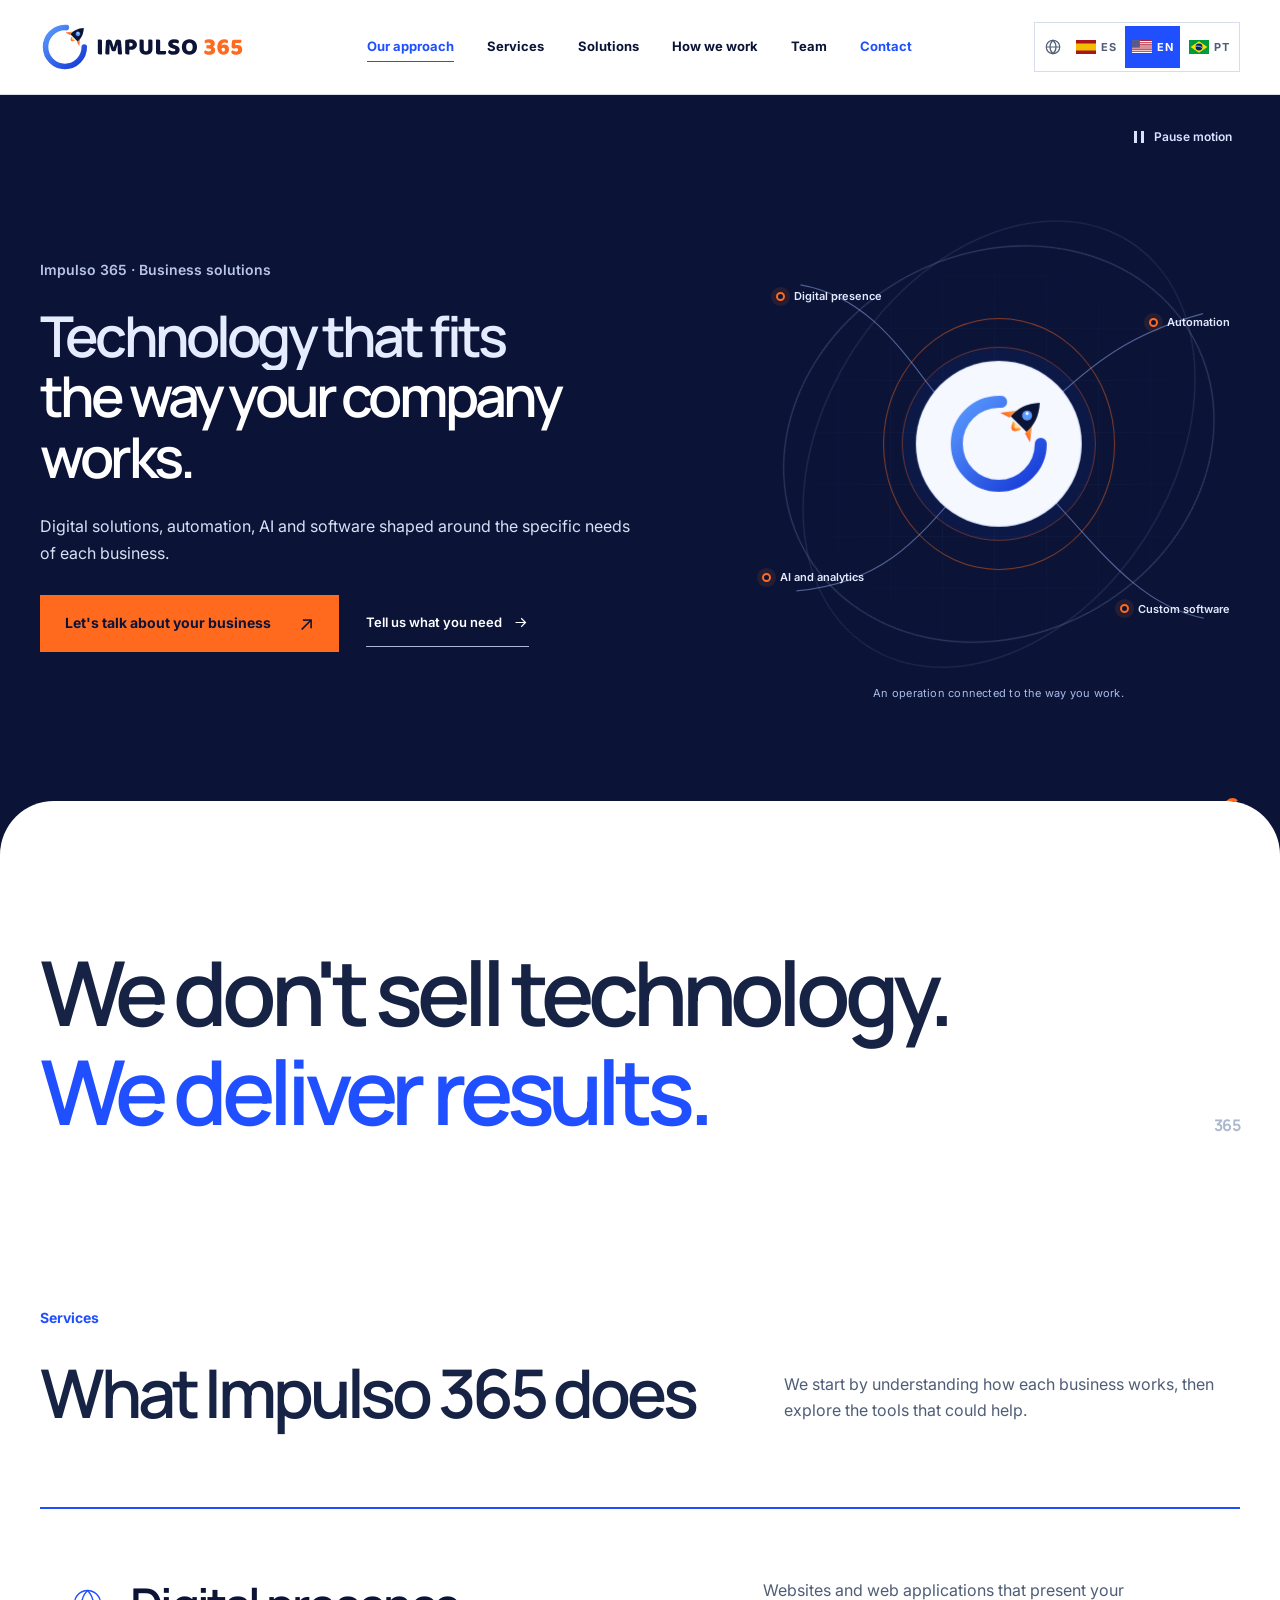
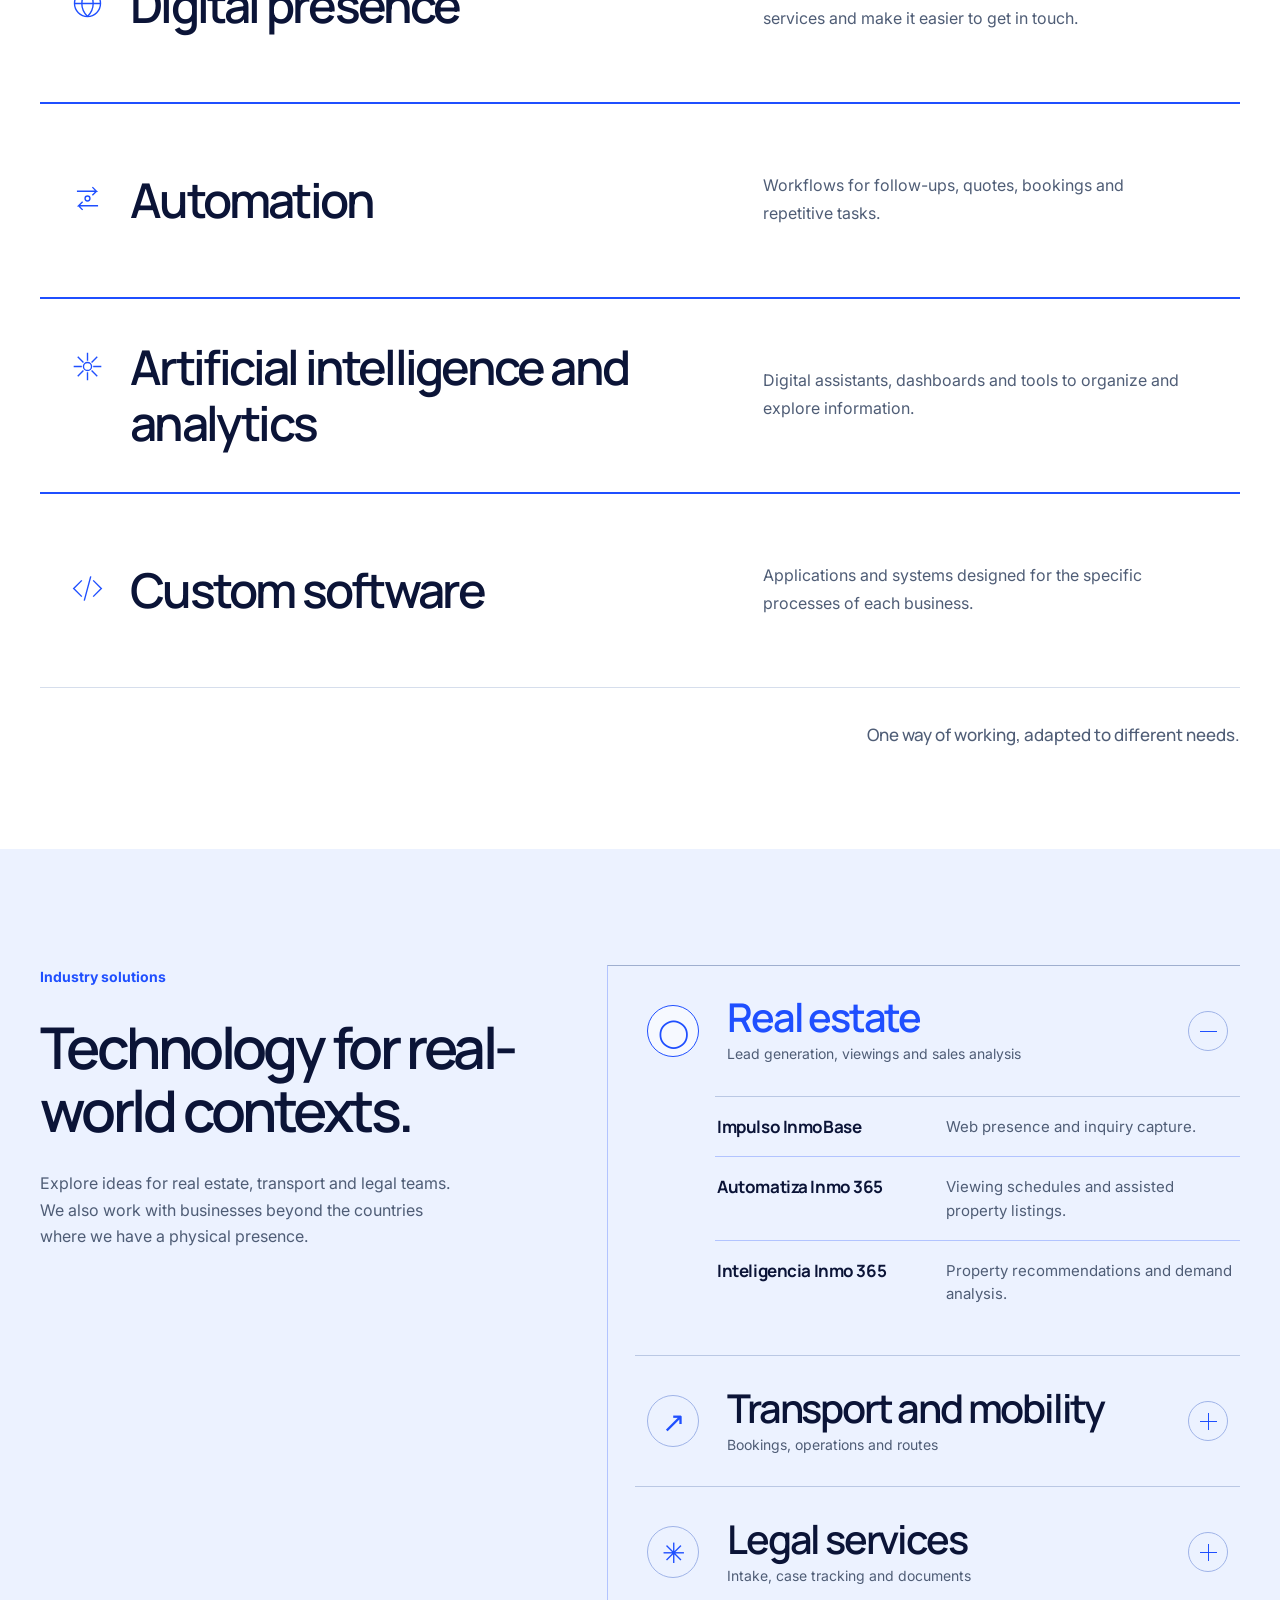
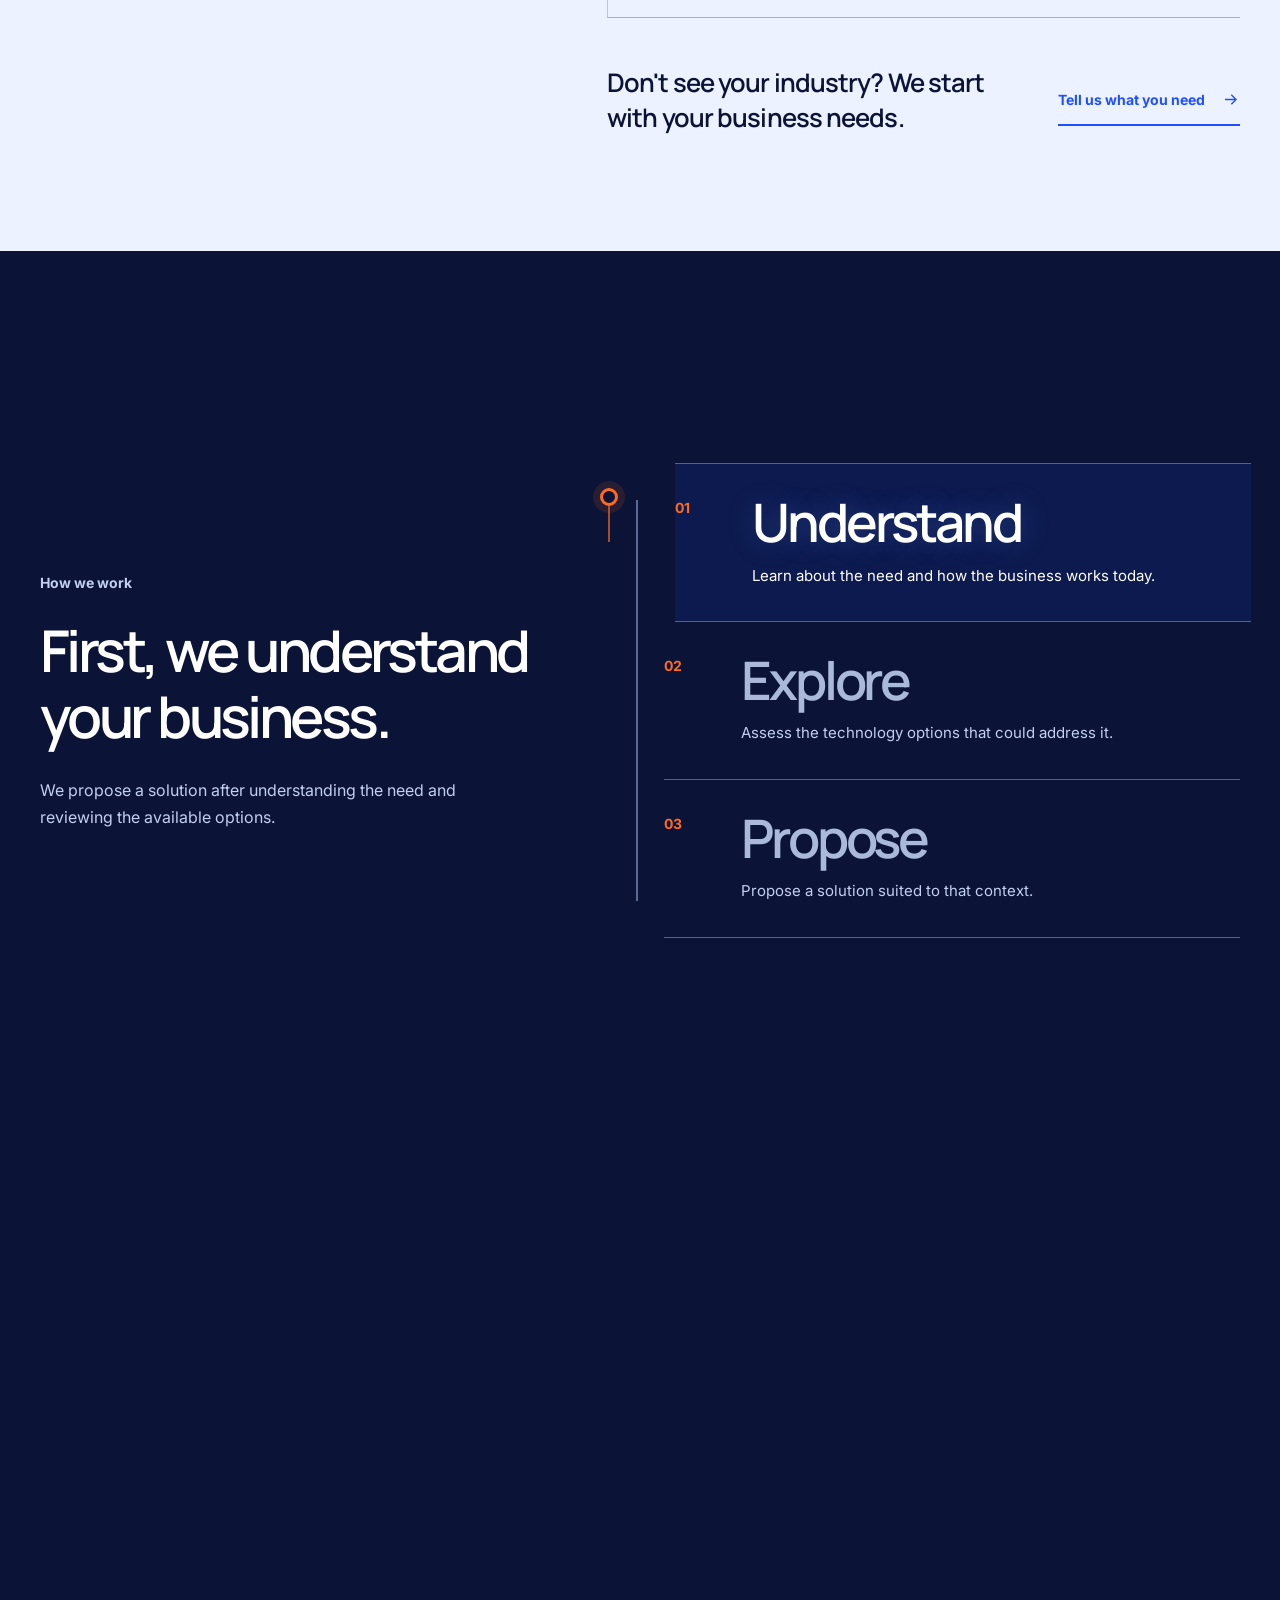
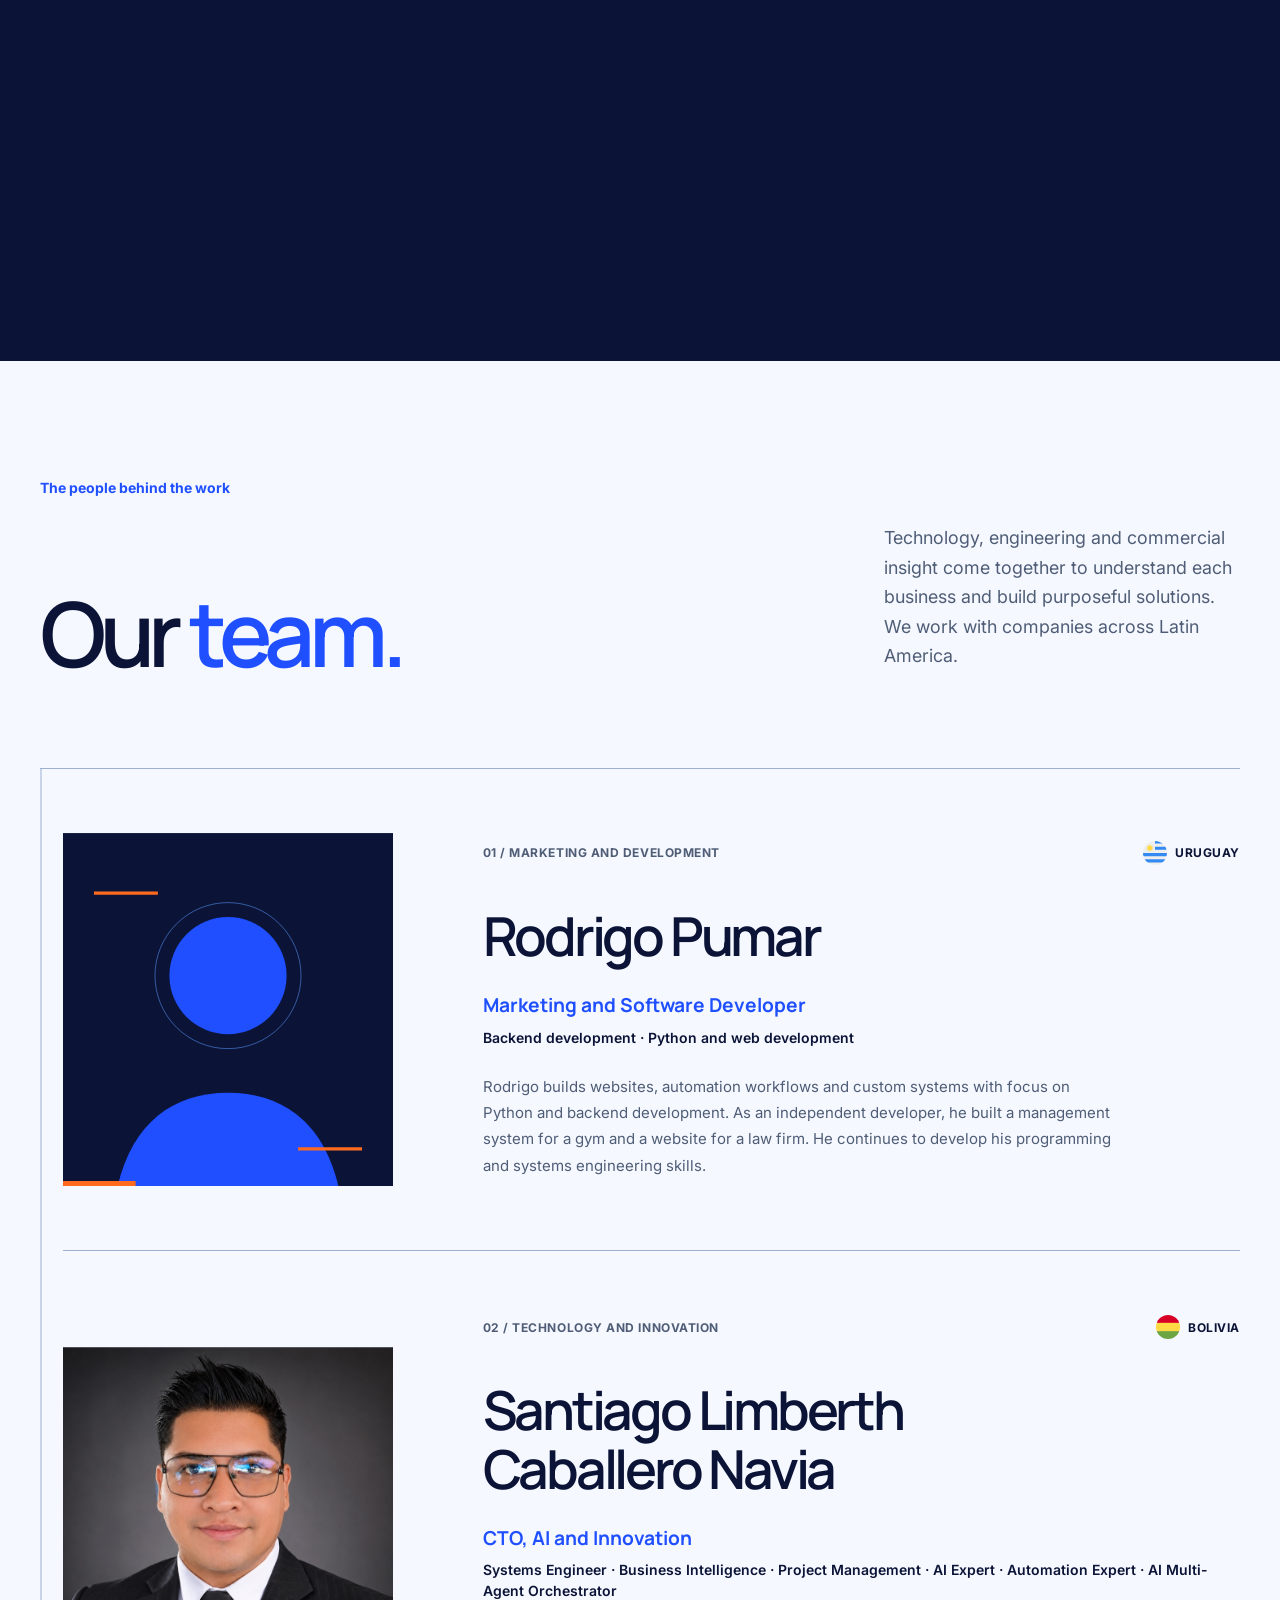
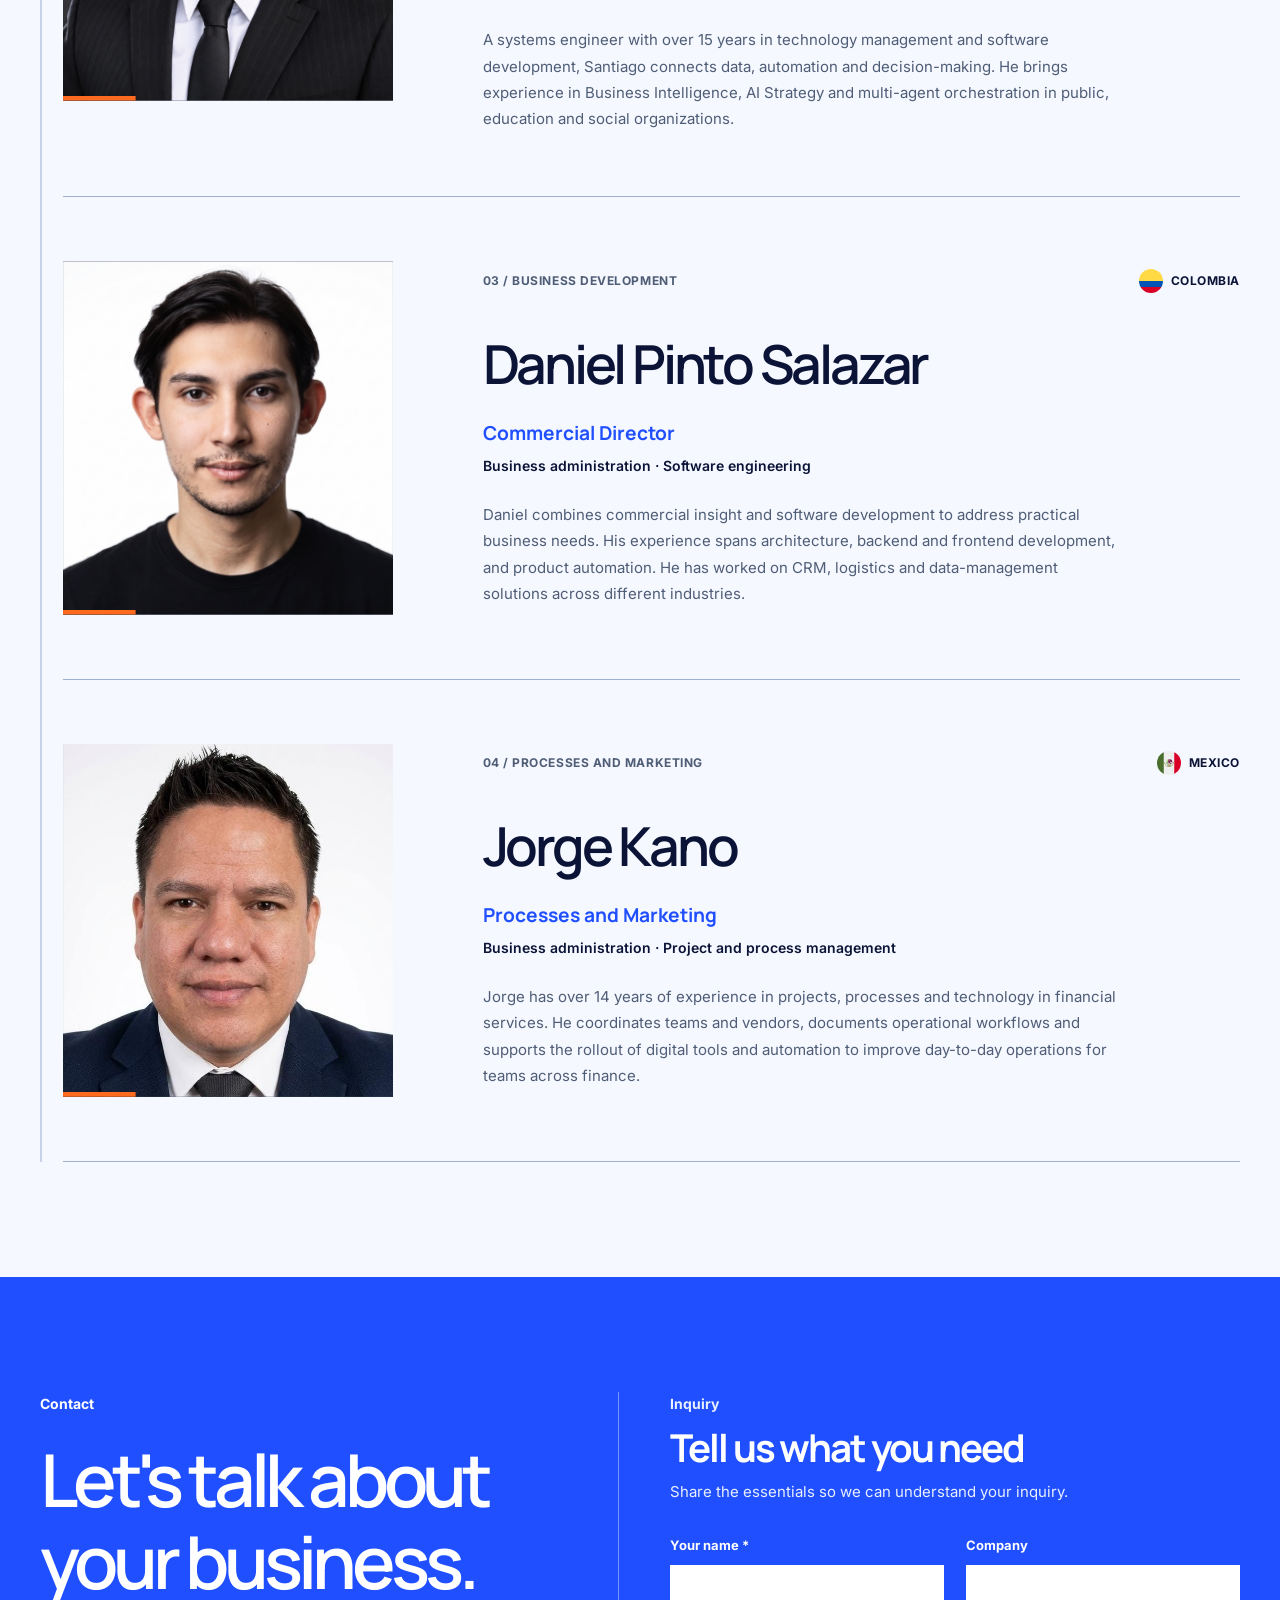
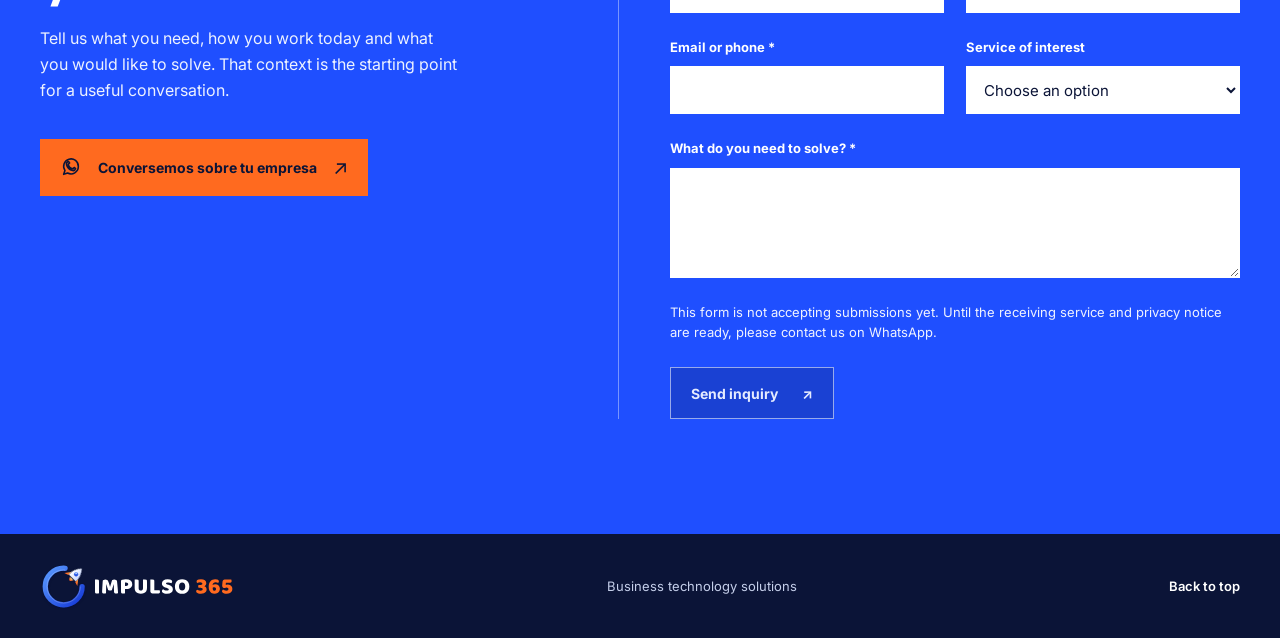
==== en/index.html @ 5c34f240 "Replace Jorge Kano portrait across locales" ====
<!doctype html>
<html lang="en">
  <head>
    <meta charset="utf-8">
    <meta name="viewport" content="width=device-width, initial-scale=1">
    <meta name="theme-color" content="#0b1437">
    <title>Impulso 365 — Business technology solutions</title>
    <meta name="description" content="Technology aligned with the way your business works. Digital solutions, automation, AI and custom software.">
    <link rel="canonical" href="https://scaballeronavia.github.io/impulso-365-landing/en/">
    <link rel="alternate" hreflang="es" href="https://scaballeronavia.github.io/impulso-365-landing/">
    <link rel="alternate" hreflang="en" href="https://scaballeronavia.github.io/impulso-365-landing/en/">
    <link rel="alternate" hreflang="pt-BR" href="https://scaballeronavia.github.io/impulso-365-landing/pt-br/">
    <link rel="alternate" hreflang="x-default" href="https://scaballeronavia.github.io/impulso-365-landing/">
    <meta property="og:type" content="website">
    <meta property="og:site_name" content="Impulso 365">
    <meta property="og:locale" content="en_US">
    <meta property="og:locale:alternate" content="es_LA">
    <meta property="og:locale:alternate" content="pt_BR">
    <meta property="og:title" content="Impulso 365 — Business technology solutions">
    <meta property="og:description" content="Technology aligned with the way your business works. Digital solutions, automation, AI and custom software.">
    <meta property="og:image" content="https://scaballeronavia.github.io/impulso-365-landing/assets/social/impulso365-og-en.png">
    <meta property="og:image:secure_url" content="https://scaballeronavia.github.io/impulso-365-landing/assets/social/impulso365-og-en.png">
    <meta property="og:image:type" content="image/png">
    <meta property="og:image:width" content="1200">
    <meta property="og:image:height" content="630">
    <meta property="og:image:alt" content="Impulso 365 card: technology that fits the way your company works, digital presence, automation, AI and analytics, and custom software.">
    <meta property="og:url" content="https://scaballeronavia.github.io/impulso-365-landing/en/">
    <meta name="twitter:card" content="summary_large_image">
    <meta name="twitter:title" content="Impulso 365 — Business technology solutions">
    <meta name="twitter:description" content="Technology aligned with the way your business works. Digital solutions, automation, AI and custom software.">
    <meta name="twitter:image" content="https://scaballeronavia.github.io/impulso-365-landing/assets/social/impulso365-og-en.png">
    <meta name="twitter:image:alt" content="Impulso 365 card: technology that fits the way your company works, digital presence, automation, AI and analytics, and custom software.">
    <script src="../language-init.js"></script>
    <link rel="icon" type="image/svg+xml" href="../favicon.svg">
    <link rel="icon" type="image/png" href="../favicon.png">
    <link rel="apple-touch-icon" href="../apple-touch-icon.png">
    <link rel="preconnect" href="https://fonts.googleapis.com">
    <link rel="preconnect" href="https://fonts.gstatic.com" crossorigin>
    <link href="https://fonts.googleapis.com/css2?family=Inter:wght@400;500;600;700&amp;family=Manrope:wght@400;500;600;700;800&amp;display=swap" rel="stylesheet">
    <link rel="stylesheet" href="../styles.css?v=20261112-i18n2">
    <script src="../main.js?v=20261112-i18n2" defer></script>
  </head>
  <body>
    <a class="skip-link" href="#contenido">Skip to content</a>

    <header class="site-header" id="inicio">
      <div class="container header-inner">
        <a class="brand" href="#inicio" aria-label="Impulso 365, home">
          <img class="brand-logo" src="../assets/brand/impulso365-horizontal-claro.svg" alt="" width="445" height="108">
        </a>
        <button class="menu-toggle" type="button" aria-controls="primary-nav" aria-expanded="false" aria-label="Open menu"><span></span><span></span><span></span></button>
        <nav class="primary-nav" id="primary-nav" aria-label="Main navigation">
          <a href="#solucion">Our approach</a>
          <a href="#servicios">Services</a>
          <a href="#sectores">Solutions</a>
          <a href="#metodo">How we work</a>
          <a href="#equipo">Team</a>
          <a class="nav-contact" href="#contacto">Contact</a>
        </nav>
        <div class="language-switch" role="group" aria-label="Website language">
          <svg class="language-globe" viewbox="0 0 24 24" fill="none" stroke="currentColor" stroke-width="1.6" aria-hidden="true"><circle cx="12" cy="12" r="9"></circle><path d="M3 12h18M12 3c2.7 2.5 4 5.5 4 9s-1.3 6.5-4 9c-2.7-2.5-4-5.5-4-9s1.3-6.5 4-9Z"></path></svg>
          <a data-lang="es" href="../" lang="es" hreflang="es" aria-label="Español"><img src="../assets/flags/es.svg" alt="" width="20" height="14"><span>ES</span></a>
          <a data-lang="en" href="../en/" lang="en" hreflang="en" aria-label="English" aria-current="true"><img src="../assets/flags/us.svg" alt="" width="20" height="14"><span>EN</span></a>
          <a data-lang="pt-BR" href="../pt-br/" lang="pt-BR" hreflang="pt-BR" aria-label="Português (Brasil)"><img src="../assets/flags/br.svg" alt="" width="20" height="14"><span>PT</span></a>
        </div>
      </div>
    </header>

    <main id="contenido" tabindex="-1">
      <section class="hero" id="solucion" aria-labelledby="hero-title">
        <div class="container hero-inner">
          <div class="hero-copy">
            <p class="hero-label">Impulso 365 · Business solutions</p>
            <h1 id="hero-title" aria-label="Technology that fits the way your company works."><span class="hero-title-line"><span>Technology that fits</span></span><span class="hero-title-line"><span>the way your company</span></span><span class="hero-title-line"><span>works.</span></span></h1>
            <p class="hero-description">Digital solutions, automation, AI and software shaped around the specific needs of each business.</p>
            <div class="hero-actions">
              <a class="primary-action" href="https://wa.me/59179391508" target="_blank" rel="noopener noreferrer" aria-label="Let's talk about your business on WhatsApp (opens in a new tab)">Let's talk about your business <span aria-hidden="true">↗</span></a>
              <a class="secondary-action" href="#formulario">Tell us what you need <svg viewbox="0 0 24 24" fill="none" stroke="currentColor" stroke-width="1.7" aria-hidden="true"><path d="M5 12h14m-6-6 6 6-6 6"></path></svg></a>
            </div>
          </div>
          <div class="hero-stage" role="img" aria-label="Impulso 365 connects digital presence, automation, AI and analytics, and custom software to the way each business works.">
            <span class="hero-grid"></span>
            <span class="hero-orbit hero-orbit-one"></span><span class="hero-orbit hero-orbit-two"></span><span class="hero-orbit hero-orbit-three"></span>
            <svg class="hero-network" viewbox="0 0 600 600" preserveaspectratio="none" fill="none" aria-hidden="true">
              <path d="M300 290 C214 265 185 126 54 105"></path>
              <path d="M300 290 C395 222 426 170 554 138"></path>
              <path d="M300 290 C210 380 176 444 49 455"></path>
              <path d="M300 290 C393 359 451 468 555 486"></path>
            </svg>
            <span class="hero-core"><img src="../assets/brand/impulso365-simbolo-claro.svg" alt="" width="108" height="108"></span>
            <span class="hero-node hero-node-one"><i></i>Digital presence</span>
            <span class="hero-node hero-node-two"><i></i>Automation</span>
            <span class="hero-node hero-node-three"><i></i>AI and analytics</span>
            <span class="hero-node hero-node-four"><i></i>Custom software</span>
            <span class="hero-stage-caption">An operation connected to the way you work.</span>
          </div>
          <div class="hero-linework" aria-hidden="true"><span class="hero-linework-rule"></span><span class="hero-linework-mark"></span></div>
          <button class="motion-toggle" type="button" aria-pressed="false" aria-label="Pause animations"><span class="motion-toggle-icon" aria-hidden="true"></span><span class="motion-toggle-text">Pause motion</span></button>
        </div>
      </section>

      <section class="manifesto" aria-labelledby="manifesto-title">
        <div class="container manifesto-inner">
          <h2 id="manifesto-title">We don't sell technology.<br><span>We deliver results.</span></h2>
          <span class="manifesto-mark" aria-hidden="true">365</span>
        </div>
      </section>

      <section class="services section" id="servicios" aria-labelledby="services-title">
        <div class="container">
          <div class="services-intro">
            <p class="section-label">Services</p>
            <h2 id="services-title">What Impulso 365 does</h2>
            <p>We start by understanding how each business works, then explore the tools that could help.</p>
          </div>
          <div class="services-list">
            <article class="service-row" data-motion="row"><div class="service-name"><svg class="service-icon" viewbox="0 0 48 48" fill="none" stroke="currentColor" stroke-width="1.7" aria-hidden="true"><circle cx="24" cy="24" r="16"></circle><path d="M8 24h32M24 8c5 5 7 10 7 16s-2 11-7 16M24 8c-5 5-7 10-7 16s2 11 7 16"></path></svg><h3>Digital presence</h3></div><p>Websites and web applications that present your services and make it easier to get in touch.</p></article>
            <article class="service-row" data-motion="row"><div class="service-name"><svg class="service-icon" viewbox="0 0 48 48" fill="none" stroke="currentColor" stroke-width="1.7" aria-hidden="true"><path d="M11 15h24l-5-5m5 5-5 5M37 33H13l5-5m-5 5 5 5"></path><circle cx="24" cy="24" r="3"></circle></svg><h3>Automation</h3></div><p>Workflows for follow-ups, quotes, bookings and repetitive tasks.</p></article>
            <article class="service-row" data-motion="row"><div class="service-name"><svg class="service-icon" viewbox="0 0 48 48" fill="none" stroke="currentColor" stroke-width="1.7" aria-hidden="true"><path d="M24 7v10m0 14v10M7 24h10m14 0h10M12 12l7 7m10 10 7 7m0-24-7 7M19 29l-7 7"></path><circle cx="24" cy="24" r="5"></circle></svg><h3>Artificial intelligence and analytics</h3></div><p>Digital assistants, dashboards and tools to organize and explore information.</p></article>
            <article class="service-row" data-motion="row"><div class="service-name"><svg class="service-icon" viewbox="0 0 48 48" fill="none" stroke="currentColor" stroke-width="1.7" aria-hidden="true"><path d="m17 14-10 10 10 10m14-20 10 10-10 10m-3-25-8 30"></path></svg><h3>Custom software</h3></div><p>Applications and systems designed for the specific processes of each business.</p></article>
          </div>
          <p class="services-bridge">One way of working, adapted to different needs.</p>
        </div>
      </section>

      <section class="sectors section" id="sectores" aria-labelledby="sectors-title">
        <div class="container">
          <div class="sectors-intro">
            <p class="section-label">Industry solutions</p>
            <h2 id="sectors-title"><span class="sector-title-ink">Technology for real-world contexts.</span></h2>
            <p>Explore ideas for real estate, transport and legal teams. We also work with businesses beyond the countries where we have a physical presence.</p>
          </div>
          <div class="sector-list" id="sector-list">
            <details class="sector-item" open>
              <summary><span class="sector-title"><span class="sector-symbol" aria-hidden="true">◯</span><span><strong>Real estate</strong><small>Lead generation, viewings and sales analysis</small></span></span><span class="sector-toggle" aria-hidden="true"></span></summary>
              <ul class="sector-offerings" role="list"><li><strong>Impulso InmoBase</strong><span>Web presence and inquiry capture.</span></li><li><strong>Automatiza Inmo 365</strong><span>Viewing schedules and assisted property listings.</span></li><li><strong>Inteligencia Inmo 365</strong><span>Property recommendations and demand analysis.</span></li></ul>
            </details>
            <details class="sector-item">
              <summary><span class="sector-title"><span class="sector-symbol" aria-hidden="true">↗</span><span><strong>Transport and mobility</strong><small>Bookings, operations and routes</small></span></span><span class="sector-toggle" aria-hidden="true"></span></summary>
              <ul class="sector-offerings" role="list"><li><strong>Impulso RutaBase</strong><span>Bookings, quotes and itinerary alerts.</span></li><li><strong>Automatiza Booking 365</strong><span>Trip tracking and dispatch support.</span></li><li><strong>Inteligencia Logística 365</strong><span>Routes, fleet and operational analysis.</span></li></ul>
            </details>
            <details class="sector-item">
              <summary><span class="sector-title"><span class="sector-symbol" aria-hidden="true">✳</span><span><strong>Legal services</strong><small>Intake, case tracking and documents</small></span></span><span class="sector-toggle" aria-hidden="true"></span></summary>
              <ul class="sector-offerings" role="list"><li><strong>Impulso LexBase</strong><span>Web presence, client intake and consultation scheduling.</span></li><li><strong>Automatiza Jurídico 365</strong><span>Matter tracking and assisted drafts.</span></li><li><strong>Inteligencia Legal 365</strong><span>Knowledge search, document review and classification.</span></li></ul>
            </details>
          </div>
          <div class="services-followup"><p>Don't see your industry? We start with your business needs.</p><a href="#formulario">Tell us what you need <svg viewbox="0 0 24 24" fill="none" stroke="currentColor" stroke-width="1.7" aria-hidden="true"><path d="M5 12h14m-6-6 6 6-6 6"></path></svg></a></div>
        </div>
      </section>

      <section class="method" id="metodo" aria-labelledby="method-title">
        <div class="method-stage container">
          <div class="method-copy">
            <p class="section-label">How we work</p>
            <h2 id="method-title">First, we understand your business.</h2>
            <p>We propose a solution after understanding the need and reviewing the available options.</p>
          </div>
          <div class="method-sequence">
            <span class="method-line" aria-hidden="true"><span></span></span>
            <span class="method-marker" aria-hidden="true"></span>
            <ol class="method-steps" role="list">
              <li><span class="step-index" aria-hidden="true">01</span><div><h3>Understand</h3><p>Learn about the need and how the business works today.</p></div></li>
              <li><span class="step-index" aria-hidden="true">02</span><div><h3>Explore</h3><p>Assess the technology options that could address it.</p></div></li>
              <li><span class="step-index" aria-hidden="true">03</span><div><h3>Propose</h3><p>Propose a solution suited to that context.</p></div></li>
            </ol>
          </div>
        </div>
      </section>

      <section class="team section" id="equipo" aria-labelledby="team-title">
        <div class="container">
          <div class="team-intro">
            <p class="section-label">The people behind the work</p>
            <h2 id="team-title">Our <span>team.</span></h2>
            <p>Technology, engineering and commercial insight come together to understand each business and build purposeful solutions. We work with companies across Latin America.</p>
          </div>
          <div class="team-list">
            <article class="team-member">
              <div class="team-portrait team-portrait-placeholder"><img src="../assets/team/avatar-neutral.svg" alt="Photo unavailable for Rodrigo Pumar" width="800" height="960" loading="lazy" decoding="async"></div>
              <div class="team-profile">
                <div class="team-meta"><span>01 / Marketing and development</span><span class="team-country"><img src="../assets/flags/uy.svg" alt="" width="28" height="28" loading="lazy">Uruguay</span></div>
                <h3>Rodrigo Pumar</h3>
                <p class="team-role">Marketing and Software Developer</p>
                <p class="team-specialty">Backend development · Python and web development</p>
                <p class="team-bio">Rodrigo builds websites, automation workflows and custom systems with focus on Python and backend development. As an independent developer, he built a management system for a gym and a website for a law firm. He continues to develop his programming and systems engineering skills.</p>
              </div>
            </article>
            <article class="team-member">
              <div class="team-portrait"><img src="../assets/team/santiago-caballero.jpg" alt="Portrait of Santiago Limberth Caballero Navia" width="900" height="866" loading="lazy" decoding="async" data-fallback-name="Santiago Limberth Caballero Navia"></div>
              <div class="team-profile">
                <div class="team-meta"><span>02 / Technology and innovation</span><span class="team-country"><img src="../assets/flags/bo.svg" alt="" width="28" height="28" loading="lazy">Bolivia</span></div>
                <h3>Santiago Limberth Caballero Navia</h3>
                <p class="team-role">CTO, AI and Innovation</p>
                <p class="team-specialty">Systems Engineer · Business Intelligence · Project Management · AI Expert · Automation Expert · AI Multi-Agent Orchestrator</p>
                <p class="team-bio">A systems engineer with over 15 years in technology management and software development, Santiago connects data, automation and decision-making. He brings experience in Business Intelligence, AI Strategy and multi-agent orchestration in public, education and social organizations.</p>
              </div>
            </article>
            <article class="team-member">
              <div class="team-portrait"><img src="../assets/team/daniel-pinto.jpg" alt="Portrait of Daniel Pinto Salazar" width="675" height="900" loading="lazy" decoding="async" data-fallback-name="Daniel Pinto Salazar"></div>
              <div class="team-profile">
                <div class="team-meta"><span>03 / Business development</span><span class="team-country"><img src="../assets/flags/co.svg" alt="" width="28" height="28" loading="lazy">Colombia</span></div>
                <h3>Daniel Pinto Salazar</h3>
                <p class="team-role">Commercial Director</p>
                <p class="team-specialty">Business administration · Software engineering</p>
                <p class="team-bio">Daniel combines commercial insight and software development to address practical business needs. His experience spans architecture, backend and frontend development, and product automation. He has worked on CRM, logistics and data-management solutions across different industries.</p>
              </div>
            </article>
            <article class="team-member">
              <div class="team-portrait"><img src="../assets/team/jorge-kano.jpg?v=20261112-jorge2" alt="Portrait of Jorge Kano" width="655" height="873" loading="lazy" decoding="async" data-fallback-name="Jorge Kano"></div>
              <div class="team-profile">
                <div class="team-meta"><span>04 / Processes and marketing</span><span class="team-country"><img src="../assets/flags/mx.svg" alt="" width="28" height="28" loading="lazy">Mexico</span></div>
                <h3>Jorge Kano</h3>
                <p class="team-role">Processes and Marketing</p>
                <p class="team-specialty">Business administration · Project and process management</p>
                <p class="team-bio">Jorge has over 14 years of experience in projects, processes and technology in financial services. He coordinates teams and vendors, documents operational workflows and supports the rollout of digital tools and automation to improve day-to-day operations for teams across finance.</p>
              </div>
            </article>
          </div>
        </div>
      </section>

      <section class="contact section" id="contacto" aria-labelledby="contact-title">
        <div class="container contact-inner">
          <div class="contact-copy">
            <p class="section-label">Contact</p>
            <h2 id="contact-title">Let's talk about your business.</h2>
            <p>Tell us what you need, how you work today and what you would like to solve. That context is the starting point for a useful conversation.</p>
            <a class="contact-action" href="https://wa.me/59179391508" target="_blank" rel="noopener noreferrer" aria-label="Let's talk about your business on WhatsApp (opens in a new tab)"><svg viewbox="0 0 24 24" fill="none" stroke="currentColor" stroke-width="1.7" stroke-linecap="round" stroke-linejoin="round" aria-hidden="true"><path d="M20 11.5a8 8 0 0 1-11.7 7.1L4 20l1.4-4.3A8 8 0 1 1 20 11.5Z"></path><path d="M9 9c.5 3 2 4.5 5 5l1.5-1.5 1.5 1.2c-.6 2-2 2.5-3.3 2.2-3.5-.8-5.8-3.1-6.6-6.6C6.8 8 7.3 6.6 9.3 6l1.2 1.5L9 9Z"></path></svg>Conversemos sobre tu empresa <span aria-hidden="true">↗</span></a>
          </div>
          <div class="contact-form-wrap" id="formulario">
            <div class="form-heading"><p class="section-label">Inquiry</p><h3>Tell us what you need</h3><p>Share the essentials so we can understand your inquiry.</p></div>
            <form class="inquiry-form" aria-describedby="form-status">
              <div class="form-pair"><div class="form-field"><label for="inquiry-name">Your name <span aria-hidden="true">*</span></label><input id="inquiry-name" name="nombre" type="text" autocomplete="name" maxlength="80" required></div><div class="form-field"><label for="inquiry-company">Company</label><input id="inquiry-company" name="empresa" type="text" autocomplete="organization" maxlength="100"></div></div>
              <div class="form-pair"><div class="form-field"><label for="inquiry-contact">Email or phone <span aria-hidden="true">*</span></label><input id="inquiry-contact" name="contacto" type="text" autocomplete="off" maxlength="120" required></div><div class="form-field"><label for="inquiry-service">Service of interest</label><select id="inquiry-service" name="servicio"><option value="">Choose an option</option><option value="presencia-digital">Digital presence</option><option value="automatizacion">Automation</option><option value="ia-analisis">Artificial intelligence and analytics</option><option value="software-medida">Custom software</option><option value="solucion-sector">Industry solution</option><option value="indefinido">I'm not sure yet</option></select></div></div>
              <div class="form-field"><label for="inquiry-message">What do you need to solve? <span aria-hidden="true">*</span></label><textarea id="inquiry-message" name="mensaje" rows="4" maxlength="1200" required></textarea></div>
              <p class="form-status" id="form-status" role="status">This form is not accepting submissions yet. Until the receiving service and privacy notice are ready, please contact us on WhatsApp.</p>
              <button type="submit" disabled>Send inquiry <span aria-hidden="true">↗</span></button>
            </form>
          </div>
        </div>
      </section>
    </main>

    <footer class="site-footer"><div class="container footer-inner"><img class="footer-logo" src="../assets/brand/impulso365-horizontal-oscuro.svg" alt="Impulso 365" width="445" height="108"><span>Business technology solutions</span><a href="#inicio">Back to top</a></div></footer>
  </body>
</html>
---- styles.css ----
:root {
  color-scheme: light;
  --navy: #0b1437;
  --blue: #1f4fff;
  --orange: #ff6a1f;
  --cloud: #f5f8ff;
  --white: #ffffff;
  --text: #172345;
  --muted: #4f5d76;
  --rule: #d6deec;
  --container: 1320px;
  --ease: cubic-bezier(.22, 1, .36, 1);
}

*, *::before, *::after { box-sizing: border-box; }
html { scroll-behavior: smooth; }
body { margin: 0; color: var(--text); background: var(--white); font: 400 16px/1.65 Inter, Arial, sans-serif; }
button { font: inherit; }
a { color: inherit; }
a, button { touch-action: manipulation; -webkit-tap-highlight-color: rgba(31,79,255,.14); }
img { display: block; max-width: 100%; }
::selection { color: var(--white); background: var(--blue); }
:focus-visible { outline: 3px solid var(--navy); outline-offset: 4px; }
h1, h2, h3, p { margin-top: 0; }
h1, h2, h3 { font-family: Manrope, Arial, sans-serif; }
h1, h2 { text-wrap: balance; }
.container { width: min(calc(100% - 80px), var(--container)); margin-inline: auto; }
.skip-link { position: fixed; z-index: 300; top: 12px; left: 12px; padding: 10px 16px; color: var(--white); background: var(--navy); transform: translateY(-160%); }
.skip-link:focus { transform: translateY(0); }
.skip-link:focus-visible { outline-color: var(--white); box-shadow: 0 0 0 3px var(--navy); }

/* Navigation */
.site-header { position: sticky; z-index: 100; top: 0; background: rgba(255,255,255,.97); border-bottom: 1px solid var(--rule); transition: border-color 240ms ease, background 240ms ease; }
.site-header::after { content: ""; position: absolute; right: 0; bottom: -1px; left: 0; height: 3px; background: var(--orange); transform: scaleX(var(--scroll-progress,0)); transform-origin: left; pointer-events: none; }
.site-header.is-scrolled { border-bottom-color: #a9b8d6; background: var(--white); }
section[id] { scroll-margin-top: 94px; }
.header-inner { display: flex; min-height: 94px; align-items: center; justify-content: space-between; gap: 40px; }
.brand { display: inline-flex; flex: none; align-items: center; gap: 10px; text-decoration: none; }
.brand-symbol { width: 50px; height: 52px; object-fit: contain; transition: transform 300ms var(--ease); }
.brand:hover .brand-symbol, .brand:focus-visible .brand-symbol { transform: rotate(-18deg) scale(1.08); }
.brand-wordmark, .footer-brand { font: 800 21px/1 Manrope, Arial, sans-serif; letter-spacing: -.045em; white-space: nowrap; }
.brand-wordmark strong { color: var(--blue); }
.primary-nav { display: flex; align-items: center; gap: clamp(18px, 2.6vw, 40px); }
.primary-nav a { position: relative; padding-block: 10px; color: var(--navy); font-size: 13px; font-weight: 700; text-decoration: none; white-space: nowrap; }
.primary-nav a::after { content: ""; position: absolute; bottom: 6px; left: 0; width: 100%; height: 1px; background: var(--blue); transform: scaleX(0); transform-origin: left; transition: transform 240ms var(--ease); }
.primary-nav a:hover::after, .primary-nav a:focus-visible::after { transform: scaleX(1); }
.primary-nav .nav-contact { color: var(--blue); }
.menu-toggle { display: none; }
.hero :focus-visible, .method :focus-visible, .contact :focus-visible, .site-footer :focus-visible { outline-color: var(--white); }
.hero .primary-action:focus-visible, .contact-action:focus-visible { outline-color: var(--navy); box-shadow: 0 0 0 4px var(--white); }

/* Opening */
.hero { position: relative; isolation: isolate; overflow: hidden; color: var(--white); background: radial-gradient(circle at 77% 46%, #182b68 0, #0b1437 54%); }
.hero-inner { position: relative; display: grid; grid-template-columns: minmax(0, .57fr) minmax(0, .43fr); min-height: 780px; align-items: center; gap: 12px; padding-block: 100px 150px; }
.hero-copy { position: relative; z-index: 2; max-width: 760px; }
.hero-label { margin-bottom: 32px; color: #b9c5e4; font-size: 14px; font-weight: 600; }
.hero h1 { max-width: 760px; margin-bottom: 30px; font-size: clamp(3.05rem, 4.3vw, 5.8rem); font-weight: 600; line-height: 1.1; letter-spacing: -.068em; }
.hero-title-line { display: block; overflow: hidden; padding-bottom: .07em; margin-bottom: -.07em; }
.hero-title-line:first-child { color: #b7c5e4; }
.hero-title-line > span { display: block; }
.hero-description { max-width: 590px; margin-bottom: 34px; color: #d8e0f5; font-size: 16px; line-height: 1.7; }
.hero-actions { display: flex; flex-wrap: wrap; align-items: center; gap: 16px 27px; }
.hero-stage { position: relative; z-index: 1; width: 100%; height: min(49vw, 570px); min-height: 440px; pointer-events: none; }
.hero-orbit { position: absolute; top: 50%; left: 51%; display: block; border: 1px solid rgba(173, 194, 242, .23); border-radius: 50%; transform: translate(-50%, -50%) rotate(-24deg); }
.hero-orbit-one { width: 110%; height: 67%; }
.hero-orbit-two { width: 82%; height: 92%; border-color: rgba(173, 194, 242, .12); transform: translate(-50%, -50%) rotate(29deg); }
.hero-orbit-three { width: 50%; height: 50%; border-color: rgba(255, 106, 31, .27); }
.hero-signal { position: absolute; z-index: 2; display: block; width: 9px; height: 9px; border-radius: 50%; box-shadow: 0 0 0 8px rgba(31, 79, 255, .12); }
.hero-signal-blue { top: 16%; right: 12%; background: #82a8ff; }
.hero-signal-orange { bottom: 19%; left: 9%; background: var(--orange); box-shadow: 0 0 0 8px rgba(255, 106, 31, .11); }
.hero-stage-mark { position: absolute; right: 0; bottom: 5%; color: rgba(220, 231, 255, .31); font: 600 clamp(4rem, 10vw, 9rem)/1 Manrope, Arial, sans-serif; letter-spacing: -.1em; }
.hero-craft { position: absolute; z-index: 3; top: 26%; left: -6%; width: 115%; pointer-events: none; transform: translate3d(var(--craft-x, 0px), var(--craft-y, 0px), 0) rotate(var(--craft-rotation, 0deg)); transform-origin: 55% 55%; }
.hero-craft img { width: 100%; height: auto; filter: drop-shadow(0 28px 36px rgba(0, 0, 0, .32)); }
.primary-action, .contact-action { display: inline-flex; min-height: 57px; align-items: center; justify-content: center; gap: 28px; padding: 0 25px; color: var(--navy); background: var(--orange); font-size: 14px; font-weight: 700; text-decoration: none; transition: background 220ms ease, transform 220ms var(--ease); }
.primary-action:hover, .contact-action:hover { background: #ff9d67; transform: translateY(-2px); }
.primary-action span, .contact-action span { font-size: 20px; font-weight: 400; line-height: 1; }
.secondary-action { display: inline-flex; min-height: 48px; align-items: center; gap: 10px; border-bottom: 1px solid #aab8da; color: var(--white); font-size: 13px; font-weight: 600; text-decoration: none; }
.secondary-action svg { width: 17px; height: 17px; transition: transform 240ms var(--ease); }
.secondary-action:hover svg, .secondary-action:focus-visible svg { transform: translateX(4px); }
.secondary-action:hover { color: #ffb58c; border-color: #ffb58c; }
.hero-linework { position: absolute; right: 0; bottom: 76px; left: 0; display: flex; align-items: center; gap: 18px; }
.hero-linework-rule { position: relative; flex: 1; height: 1px; background: #415078; }
.hero-linework-rule::after { content: ""; position: absolute; inset: 0; background: var(--orange); transform: scaleX(.14); transform-origin: left; }
.hero-linework-mark { width: 19px; height: 19px; flex: none; border: 3px solid var(--orange); border-right-color: transparent; border-radius: 50%; }

/* Brand statement */
.manifesto { position: relative; z-index: 1; margin-top: -54px; padding-block: clamp(115px, 11vw, 185px) clamp(115px, 11vw, 185px); border-radius: 54px 54px 0 0; background: var(--white); }
.manifesto-inner { display: flex; align-items: flex-end; justify-content: space-between; gap: 25px; }
.manifesto h2 { max-width: 1170px; margin: 0; font-size: clamp(3.5rem, 7vw, 7.65rem); font-weight: 600; line-height: 1.11; letter-spacing: -.069em; }
.manifesto h2 span { color: var(--blue); }
.manifesto-mark { margin-bottom: 8px; color: #abb7cc; font: 700 16px/1 Manrope, Arial, sans-serif; letter-spacing: -.04em; }

/* Services: editorial lines, never cards */
.section { padding-block: clamp(100px, 9vw, 145px); }
.section-label { margin-bottom: 24px; color: var(--blue); font-size: 14px; font-weight: 700; }
.services { padding-top: 25px; background: var(--white); }
.services-intro { display: grid; grid-template-columns: minmax(0, .6fr) minmax(0, .4fr); gap: 25px 60px; align-items: end; margin-bottom: 76px; }
.services-intro .section-label { grid-column: 1 / -1; margin: 0; }
.services h2, .coverage h2 { margin: 0; font-size: clamp(3.25rem, 5.25vw, 6rem); font-weight: 600; line-height: 1.13; letter-spacing: -.062em; }
.services-intro > p:last-child { max-width: 430px; margin: 0 0 7px; color: var(--muted); font-size: 16px; }
.services-list { border-bottom: 1px solid var(--rule); }
.service-row { position: relative; display: grid; grid-template-columns: minmax(0, .59fr) minmax(0, .41fr); gap: 50px; min-height: 195px; align-items: center; padding: 34px 0; border-top: 1px solid var(--rule); }
.service-row::before { content: ""; position: absolute; top: -1px; left: 0; width: 100%; height: 2px; background: var(--blue); transform: scaleX(1); transform-origin: left; }
.service-row h3 { max-width: 760px; margin: 0; color: var(--navy); font-size: clamp(2.55rem, 3.75vw, 4.35rem); font-weight: 600; line-height: 1.16; letter-spacing: -.058em; }
.service-name { display: flex; align-items: flex-start; gap: clamp(14px, 1.8vw, 26px); }
.service-icon { width: 39px; height: 39px; flex: none; margin-top: .48em; color: var(--blue); }
.service-row p { max-width: 420px; margin: 0; color: var(--muted); font-size: 16px; line-height: 1.7; }
.services-followup { display: flex; align-items: center; justify-content: space-between; gap: 24px; padding-top: 48px; }
.services-followup p { max-width: 520px; margin: 0; color: var(--navy); font: 600 clamp(1.3rem, 2vw, 2rem)/1.35 Manrope, Arial, sans-serif; letter-spacing: -.035em; }
.services-followup a { display: inline-flex; min-height: 50px; flex: none; align-items: center; gap: 16px; border-bottom: 2px solid var(--blue); color: var(--blue); font-size: 14px; font-weight: 700; text-decoration: none; }
.services-followup a svg { width: 19px; height: 19px; transition: transform 250ms var(--ease); }
.services-followup a:hover svg, .services-followup a:focus-visible svg { transform: translateX(5px); }

/* Sector solutions from the project portfolio */
.sectors { background: var(--cloud); }
.sectors-intro { display: grid; grid-template-columns: minmax(0, .62fr) minmax(0, .38fr); align-items: end; gap: 24px 60px; margin-bottom: 70px; }
.sectors-intro .section-label { grid-column: 1 / -1; margin: 0; }
.sectors h2 { max-width: 840px; margin: 0; color: var(--navy); font-size: clamp(3.25rem, 5.25vw, 6rem); font-weight: 600; line-height: 1.13; letter-spacing: -.062em; }
.sectors-intro > p:last-child { max-width: 420px; margin: 0 0 8px; color: var(--muted); }
.sector-list { border-bottom: 1px solid #bfcbe0; }
.sector-row { position: relative; display: grid; grid-template-columns: minmax(0, .38fr) minmax(0, .62fr); gap: 45px; padding-block: 52px 58px; border-top: 1px solid #bfcbe0; }
.sector-row::before { content: ""; position: absolute; top: -1px; left: 0; width: 100%; height: 2px; background: var(--blue); transform-origin: left; }
.sector-heading svg { width: 38px; height: 38px; margin-bottom: 27px; color: var(--blue); }
.sector-heading h3 { max-width: 430px; margin: 0 0 14px; color: var(--navy); font-size: clamp(2.3rem, 3.2vw, 4.1rem); font-weight: 600; line-height: 1.15; letter-spacing: -.06em; }
.sector-heading p { max-width: 330px; margin: 0; color: var(--muted); font-size: 15px; }
.sector-offerings { margin: 0; padding: 0; list-style: none; }
.sector-offerings li { display: grid; grid-template-columns: minmax(0, .48fr) minmax(0, .52fr); gap: 18px; padding: 21px 0; border-bottom: 1px solid #cbd5e6; }
.sector-offerings li:first-child { padding-top: 3px; }
.sector-offerings li:last-child { border-bottom: 0; padding-bottom: 0; }
.sector-offerings strong { color: var(--navy); font: 700 17px/1.4 Manrope, Arial, sans-serif; letter-spacing: -.025em; }
.sector-offerings span { color: var(--muted); font-size: 15px; line-height: 1.55; }

/* One continuous scroll scene */
.method { color: var(--white); background: var(--navy); }
.method-stage { display: grid; grid-template-columns: minmax(0, .45fr) minmax(0, .55fr); gap: clamp(50px, 8vw, 135px); align-items: center; padding-block: 120px; }
.method .section-label { color: #c2cff0; }
.method h2 { max-width: 570px; margin-bottom: 28px; font-size: clamp(3.25rem, 4.5vw, 5.25rem); font-weight: 600; line-height: 1.14; letter-spacing: -.062em; }
.method-copy > p:last-child { max-width: 430px; margin: 0; color: #c2cff0; font-size: 16px; }
.method-sequence { position: relative; padding-left: 28px; }
.method-line { position: absolute; top: 37px; bottom: 37px; left: 0; width: 2px; background: #596a96; }
.method-line > span { display: block; width: 100%; height: 100%; background: var(--orange); transform: scaleY(1); transform-origin: top; }
.method-craft { display: none; position: absolute; z-index: 2; top: 0; left: -93px; width: 76px; transform: translateY(var(--method-craft-y, 25px)) rotate(-24deg); pointer-events: none; }
.method-craft img { width: 100%; height: auto; filter: drop-shadow(0 5px 10px rgba(0,0,0,.32)); }
.method-steps { margin: 0; padding: 0; list-style: none; }
.method-steps li { display: grid; grid-template-columns: 62px minmax(0,1fr); gap: 15px; align-items: start; padding: 28px 0 33px; border-bottom: 1px solid #54638b; color: var(--white); }
.method-steps li:first-child { border-top: 1px solid #54638b; }
.step-index { display: inline-block; padding-top: 9px; color: var(--orange); font: 700 14px/1 Inter, Arial, sans-serif; }
.method-steps h3 { margin: 0 0 11px; font-size: clamp(2.55rem, 4.15vw, 4.9rem); font-weight: 600; line-height: 1.13; letter-spacing: -.06em; }
.method-steps p { max-width: 460px; margin: 0; color: #c2cff0; font-size: 15px; }

/* Geographic presence */
.coverage { background: var(--cloud); }
.coverage-intro { max-width: 920px; }
.coverage h2 { max-width: 880px; }
.coverage-intro > p:last-child { max-width: 520px; margin: 26px 0 0; color: var(--muted); font-size: 16px; }
.coverage-list { display: flex; flex-wrap: wrap; gap: 12px 38px; margin: 80px 0 0; padding: 32px 0 0; border-top: 1px solid var(--navy); list-style: none; }
.coverage-list li { display: inline-flex; align-items: center; white-space: nowrap; font: 600 clamp(2.65rem, 4.45vw, 5rem)/1.25 Manrope, Arial, sans-serif; letter-spacing: -.06em; }
.country-flag { width: .68em; height: .68em; flex: none; margin-right: .2em; object-fit: contain; }

/* Direct close */
.contact { color: var(--white); background: var(--blue); text-align: center; }
.contact-inner { display: flex; flex-direction: column; align-items: center; }
.contact .section-label { color: var(--white); }
.contact h2 { max-width: 1100px; margin: 0 0 28px; font-size: clamp(3.7rem, 7.8vw, 8.5rem); font-weight: 600; line-height: 1.12; letter-spacing: -.07em; }
.contact-inner > p:not(.section-label) { max-width: 560px; margin: 0 0 36px; color: #ebefff; font-size: 16px; }
.contact-action { margin-bottom: 0; }
.contact-action svg { width: 22px; height: 22px; flex: none; }

/* Footer */
.site-footer { color: var(--white); background: var(--navy); }
.footer-inner { display: flex; min-height: 104px; align-items: center; justify-content: space-between; gap: 22px; }
.footer-brand strong { color: #a8bfff; }
.footer-inner > span:nth-child(2) { color: #c5cfea; font-size: 13px; }
.footer-inner a { font-size: 13px; font-weight: 600; text-decoration: none; }
.footer-inner a:hover { color: #ffc197; }

@media (prefers-reduced-motion: no-preference) and (min-width: 901px) and (min-height: 680px) {
  .js.motion-ready .method { min-height: 190svh; }
  .js.motion-ready .method-stage { position: sticky; top: 0; min-height: 100svh; padding-block: 70px; }
  .js.motion-ready .method-steps li { color: #aab8d9; transition: color 220ms ease; }
  .js.motion-ready .method-steps li.is-active { color: var(--white); }
  .js.motion-ready .method-steps li.is-active p { color: var(--white); }
  .js.motion-ready .method-steps li.is-active .step-index { color: var(--orange); }
  .js.motion-ready .method-craft { display: block; }
}

@media (max-width: 1100px) {
  .container { width: min(calc(100% - 56px), var(--container)); }
  .hero h1 { font-size: clamp(2.95rem, 4.4vw, 4.7rem); }
  .manifesto h2 { font-size: clamp(3.25rem, 7vw, 6.2rem); }
  .service-row { min-height: 180px; }
  .service-row h3 { font-size: clamp(2.4rem, 3.8vw, 3.8rem); }
  .method-stage { gap: 55px; }
  .coverage-list { gap: 10px 30px; }
}

@media (max-width: 900px) {
  .header-inner { min-height: 78px; }
  section[id] { scroll-margin-top: 78px; }
  .js .menu-toggle { display: flex; flex-direction: column; align-items: center; justify-content: center; width: 46px; height: 46px; gap: 6px; padding: 0; border: 1px solid var(--navy); color: var(--navy); background: var(--white); cursor: pointer; }
  .menu-toggle span { width: 19px; height: 1px; background: currentColor; }
  .primary-nav { position: absolute; top: 100%; left: 0; right: 0; display: flex; flex-direction: column; align-items: stretch; gap: 0; padding: 12px 28px 24px; border-bottom: 1px solid var(--rule); background: var(--white); }
  .js .primary-nav:not([data-open]) { display: none; }
  .primary-nav a { padding: 12px 0; font-size: 15px; }
  .primary-nav .nav-contact { margin: 0; }
  html:not(.js) .header-inner { flex-wrap: wrap; gap: 10px; padding-block: 18px; }
  html:not(.js) .primary-nav { position: static; flex-direction: row; flex-wrap: wrap; width: 100%; gap: 0 20px; padding: 8px 0 0; border-bottom: 0; }
  .hero-inner { display: flex; min-height: 0; flex-direction: column; align-items: stretch; padding-block: 86px 76px; }
  .hero h1 { font-size: clamp(3rem, 6.6vw, 4.7rem); }
  .hero-stage { width: min(100%, 650px); height: 420px; min-height: 0; align-self: center; margin-top: 30px; }
  .hero-craft { top: 20%; left: 0; width: 100%; }
  .hero-linework { position: relative; right: auto; bottom: auto; left: auto; width: 100%; margin-top: 12px; }
  .services-followup { flex-direction: column; align-items: flex-start; }
  .sectors-intro { grid-template-columns: 1fr; gap: 16px; }
  .sectors-intro .section-label { grid-column: auto; }
  .sectors-intro > p:last-child { max-width: 610px; }
  .sector-row { grid-template-columns: 1fr; gap: 30px; }
  .services-intro { grid-template-columns: 1fr; gap: 16px; }
  .services-intro .section-label { grid-column: auto; }
  .services-intro > p:last-child { max-width: 610px; }
  .method-stage { grid-template-columns: 1fr; gap: 60px; padding-block: 105px; }
  .method h2 { max-width: 680px; }
}

@media (max-width: 600px) {
  .container { width: min(calc(100% - 36px), var(--container)); }
  .brand-symbol { width: 46px; height: 48px; }
  .brand-wordmark { font-size: 18px; }
  .section { padding-block: 85px; }
  .hero-inner { padding-block: 69px 60px; }
  .hero-label { max-width: 290px; margin-bottom: 29px; font-size: 12px; line-height: 1.45; }
  .hero h1 { margin-bottom: 24px; font-size: clamp(2.35rem, 10.3vw, 4rem); line-height: 1.12; letter-spacing: -.06em; }
  .hero-description { margin-bottom: 31px; font-size: 15px; }
  .hero-actions { width: 100%; flex-direction: column; gap: 13px; }
  .primary-action { width: 100%; justify-content: space-between; padding-inline: 18px; font-size: 13px; }
  .hero-stage { height: clamp(260px, 73vw, 390px); margin-top: 29px; }
  .hero-craft { top: 24%; left: -4%; width: 112%; }
  .hero-stage-mark { right: 4%; bottom: 2%; font-size: 27vw; }
  .hero-linework { margin-top: 4px; }
  .manifesto { margin-top: -38px; padding-block: 105px 115px; border-radius: 38px 38px 0 0; }
  .manifesto h2 { font-size: clamp(2.8rem, 10vw, 4.3rem); line-height: 1.16; }
  .manifesto-mark { display: none; }
  .services { padding-top: 10px; }
  .services-intro { margin-bottom: 54px; }
  .services h2, .coverage h2 { font-size: clamp(2.7rem, 9.5vw, 3.8rem); }
  .sectors h2 { font-size: clamp(2.7rem, 9.5vw, 3.8rem); }
  .service-row { grid-template-columns: 1fr; gap: 16px; min-height: 0; padding-block: 31px 39px; }
  .service-row h3 { font-size: clamp(2.25rem, 8.5vw, 3.1rem); }
  .service-icon { width: 30px; height: 30px; margin-top: .45em; }
  .service-row p { font-size: 15px; }
  .services-followup { gap: 17px; padding-top: 37px; }
  .services-followup p { font-size: 1.35rem; }
  .sectors-intro { margin-bottom: 52px; }
  .sector-row { gap: 27px; padding-block: 40px 44px; }
  .sector-heading svg { width: 32px; height: 32px; margin-bottom: 20px; }
  .sector-heading h3 { font-size: clamp(2.25rem, 8.5vw, 3.1rem); }
  .sector-offerings li { grid-template-columns: 1fr; gap: 5px; padding-block: 17px; }
  .sector-offerings li:first-child { padding-top: 0; }
  .sector-offerings strong { font-size: 16px; }
  .method-stage { gap: 53px; padding-block: 90px; }
  .method h2 { font-size: clamp(2.8rem, 9.5vw, 3.9rem); }
  .method-sequence { padding-left: 21px; }
  .method-steps li { grid-template-columns: 45px 1fr; gap: 7px; padding-block: 24px 27px; }
  .method-steps h3 { font-size: clamp(2.3rem, 9vw, 3.3rem); }
  .method-steps p { font-size: 14px; }
  .coverage-list { gap: 9px 24px; margin-top: 61px; padding-top: 25px; }
  .coverage-list li { font-size: clamp(2.05rem, 8vw, 3.2rem); }
  .country-flag { width: .7em; height: .7em; }
  .contact h2 { font-size: clamp(3rem, 10.7vw, 4.7rem); }
  .contact-action { width: 100%; justify-content: space-between; padding-inline: 18px; font-size: 13px; }
  .footer-inner { flex-wrap: wrap; padding-block: 28px; }
}

@media (max-width: 380px) {
  .hero h1 { font-size: 2.18rem; }
  .manifesto h2 { font-size: 2.55rem; }
  .service-row h3 { font-size: 2.08rem; }
  .coverage-list li { font-size: 1.88rem; }
  .footer-inner { display: grid; gap: 14px; }
}

@media (prefers-reduced-motion: no-preference) {
  .js.motion-ready .brand-symbol { animation: brand-arrive 750ms var(--ease) backwards; }
  .js.motion-ready .brand-wordmark { animation: wordmark-arrive 620ms var(--ease) 150ms backwards; }
  .js.motion-ready .hero-orbit { animation: orbit-arrive 950ms var(--ease) 120ms both; }
  .js.motion-ready .hero-orbit-two { animation-delay: 230ms; }
  .js.motion-ready .hero-orbit-three { animation-delay: 340ms; }
  .js.motion-ready .hero-signal { animation: signal-glow 4s ease-in-out 900ms infinite; }
  .js.motion-ready .hero-stage-mark { animation: mark-arrive 800ms ease 550ms both; }
  .js.motion-ready .hero-craft img { animation: craft-arrive 1150ms var(--ease) 330ms both; }
  .js.motion-ready .hero-title-line > span { animation: hero-reveal 840ms var(--ease) 230ms both; }
  .js.motion-ready .hero-title-line:nth-child(2) > span { animation-delay: 360ms; }
  .js.motion-ready .hero-title-line:nth-child(3) > span { animation-delay: 490ms; }
  .js.motion-ready .hero-description, .js.motion-ready .hero-actions { animation: copy-arrive 650ms var(--ease) 690ms both; }
  .js.motion-ready .hero-linework-rule::after { transform: scaleX(0); animation: line-enter 1050ms var(--ease) 500ms both; }
  .js.motion-ready .service-row::before { transform: scaleX(0); transition: transform 1000ms var(--ease); }
  .js.motion-ready .service-row.is-in-view::before { transform: scaleX(1); }
  .js.motion-ready .service-row h3 { color: var(--muted); transition: color 700ms ease; }
  .js.motion-ready .service-row.is-in-view h3 { color: var(--navy); }
  .js.motion-ready .service-icon { opacity: .4; transform: translateY(10px) rotate(-10deg); transition: opacity 680ms ease, transform 680ms var(--ease); }
  .js.motion-ready .service-row.is-in-view .service-icon { opacity: 1; transform: translateY(0) rotate(0); }
  .js.motion-ready .services-followup { opacity: .65; transform: translateY(16px); transition: opacity 700ms ease, transform 700ms var(--ease); }
  .js.motion-ready .services-followup.is-in-view { opacity: 1; transform: translateY(0); }
  .js.motion-ready .sector-row::before { transform: scaleX(0); transition: transform 900ms var(--ease); }
  .js.motion-ready .sector-row.is-in-view::before { transform: scaleX(1); }
  .js.motion-ready .sector-heading svg { opacity: .45; transform: translateY(10px); transition: opacity 650ms ease, transform 650ms var(--ease); }
  .js.motion-ready .sector-row.is-in-view .sector-heading svg { opacity: 1; transform: translateY(0); }
  .js.motion-ready .manifesto h2 span { color: transparent; background: linear-gradient(90deg, var(--blue) 0 var(--manifesto-progress, 0%), var(--muted) 0); -webkit-background-clip: text; background-clip: text; }
  .js.motion-ready .method-line > span { transform: scaleY(var(--method-progress, 0)); }
  .js.motion-ready .method-copy { opacity: .76; transform: translateY(20px); transition: opacity 900ms ease, transform 900ms var(--ease); }
  .js.motion-ready .method-copy.is-in-view { opacity: 1; transform: translateY(0); }
  .js.motion-ready .coverage-list li { opacity: .68; transform: translateY(16px); transition: opacity 650ms ease, transform 650ms var(--ease); }
  .js.motion-ready .coverage-list li.is-in-view { opacity: 1; transform: translateY(0); }
  .js.motion-ready .contact h2 { opacity: .8; transform: translateY(14px); transition: opacity 750ms ease, transform 750ms var(--ease); }
  .js.motion-ready .contact.is-in-view h2 { opacity: 1; transform: translateY(0); }
}

@keyframes hero-reveal { from { transform: translateY(110%); } to { transform: translateY(0); } }
@keyframes line-enter { to { transform: scaleX(1); } }
@keyframes brand-arrive { from { opacity: .35; transform: rotate(-40deg) scale(.7); } to { opacity: 1; transform: rotate(0) scale(1); } }
@keyframes wordmark-arrive { from { opacity: 0; transform: translateX(-12px); } to { opacity: 1; transform: translateX(0); } }
@keyframes craft-arrive { from { opacity: 0; transform: translate(72px, 54px) scale(.82); } to { opacity: 1; transform: translate(0, 0) scale(1); } }
@keyframes orbit-arrive { from { opacity: 0; scale: .78; } to { opacity: 1; scale: 1; } }
@keyframes mark-arrive { from { opacity: 0; transform: translateY(12px); } to { opacity: 1; transform: translateY(0); } }
@keyframes copy-arrive { from { opacity: 0; transform: translateY(16px); } to { opacity: 1; transform: translateY(0); } }
@keyframes signal-glow { 50% { opacity: .52; box-shadow: 0 0 0 16px rgba(31,79,255,.07); } }

/* Design refinement: one brand-led 2D opening and a clearer conversion path */
#formulario { scroll-margin-top: 112px; }
.hero { background: radial-gradient(circle at 79% 52%, #1c326f 0, #0b1437 47%, #08102e 100%); }
.hero-inner { grid-template-columns: minmax(0, .59fr) minmax(0, .41fr); min-height: min(760px, calc(100svh - 94px)); padding-block: 76px 116px; gap: 22px; }
.hero-copy { max-width: 750px; }
.hero-label { margin-bottom: 24px; }
.hero h1 { margin-bottom: 26px; font-size: clamp(3rem, 4.4vw, 5.3rem); line-height: 1.075; }
.hero-title-line:first-child { color: #e6ecff; }
.hero-description { margin-bottom: 27px; }
.hero-stage { height: min(41vw, 540px); min-height: 390px; overflow: hidden; background: radial-gradient(circle at 50% 50%, rgba(31,79,255,.14), transparent 47%); }
.hero-grid { position: absolute; inset: 6%; opacity: .28; background-image: linear-gradient(rgba(160,182,242,.15) 1px,transparent 1px),linear-gradient(90deg,rgba(160,182,242,.15) 1px,transparent 1px); background-size: 52px 52px; mask-image: radial-gradient(circle,black 18%,transparent 75%); }
.hero-orbit { top: 48%; left: 50%; border-color: rgba(190,207,255,.24); }
.hero-orbit-one { width: 92%; height: 73%; transform: translate(-50%,-50%) rotate(-28deg); }
.hero-orbit-two { width: 72%; height: 92%; transform: translate(-50%,-50%) rotate(33deg); border-color: rgba(190,207,255,.15); }
.hero-orbit-three { width: 48%; height: 48%; transform: translate(-50%,-50%); border-color: rgba(255,106,31,.5); }
.hero-core { position: absolute; z-index: 3; top: 48%; left: 50%; display: grid; width: clamp(122px, 13vw, 192px); aspect-ratio: 1; place-items: center; border: 1px solid rgba(167,189,252,.28); border-radius: 50%; background: radial-gradient(circle, #f7f9ff 0, #e0e9ff 58%, #bdcfff 100%); box-shadow: 0 0 0 14px rgba(31,79,255,.08), 0 25px 70px rgba(0,0,0,.22); transform: translate(-50%,-50%); }
.hero-core img { width: 66%; height: 66%; object-fit: contain; }
.hero-node { position: absolute; z-index: 4; display: inline-flex; align-items: center; gap: 9px; color: #e3eaff; font-size: 11px; font-weight: 600; white-space: nowrap; }
.hero-node i { display: block; width: 9px; height: 9px; flex: none; border: 2px solid var(--orange); border-radius: 50%; background: var(--navy); box-shadow: 0 0 0 5px rgba(255,106,31,.11); }
.hero-node-one { top: 18%; left: 4%; }.hero-node-two { top: 23%; right: 2%; }.hero-node-three { bottom: 25%; left: 1%; }.hero-node-four { bottom: 19%; right: 2%; }
.hero-stage-caption { position: absolute; right: 0; bottom: 3%; left: 0; color: #aabbe9; font-size: 11px; letter-spacing: .02em; text-align: center; }
.hero-linework { bottom: 42px; }
.hero-linework-mark { width: 15px; height: 15px; }
.services { overflow: clip; padding-bottom: clamp(90px, 8vw, 130px); }
.services-bridge { max-width: 580px; margin: 34px 0 0 auto; color: var(--muted); font: 500 17px/1.5 Manrope, Arial, sans-serif; text-align: right; }
.sectors { overflow: clip; background: #ecf2ff; }
.sectors-intro { grid-template-columns: minmax(0,.58fr) minmax(0,.42fr); margin-bottom: 52px; }
.sector-list { border-top: 1px solid #9fafcf; border-bottom: 1px solid #9fafcf; }
.sector-item { border-bottom: 1px solid #bac8e4; }
.sector-item:last-child { border-bottom: 0; }
.sector-item summary { display: flex; align-items: center; justify-content: space-between; gap: 20px; min-height: 130px; padding: 22px 2px; list-style: none; cursor: pointer; }
.sector-item summary::-webkit-details-marker { display: none; }
.sector-item summary:hover { background: rgba(255,255,255,.32); }
.sector-item summary:focus-visible { outline: 3px solid var(--blue); outline-offset: -3px; }
.sector-title { display: flex; align-items: center; gap: 28px; min-width: 0; }
.sector-title > span:last-child { display: grid; gap: 3px; }
.sector-symbol { display: grid; width: 52px; height: 52px; flex: none; place-items: center; border: 1px solid #9fb3e7; border-radius: 50%; color: var(--blue); font: 400 28px/1 Manrope,Arial,sans-serif; }
.sector-title strong { color: var(--navy); font: 600 clamp(2rem,3.1vw,3.4rem)/1.1 Manrope,Arial,sans-serif; letter-spacing: -.055em; }
.sector-title small { color: var(--muted); font-size: 14px; }
.sector-toggle { position: relative; width: 40px; height: 40px; flex: none; border: 1px solid #9fb3e7; border-radius: 50%; }
.sector-toggle::before,.sector-toggle::after { content: ''; position: absolute; top: 19px; left: 11px; width: 17px; height: 1px; background: var(--blue); }
.sector-toggle::after { transform: rotate(90deg); transition: transform 220ms ease; }
.sector-item[open] .sector-toggle::after { transform: rotate(0); }
.sector-offerings { margin: 0 0 32px 80px; border-top: 1px solid #bac8e4; }
.sector-offerings li { grid-template-columns: minmax(0,.42fr) minmax(0,.58fr); padding: 18px 2px; }
.sector-offerings li:first-child { padding-top: 18px; }
.sector-offerings li:last-child { padding-bottom: 18px; }
.method-marker { position: absolute; z-index: 2; top: var(--method-marker-y,25px); left: -36px; width: 18px; height: 18px; border: 3px solid var(--orange); border-radius: 50%; background: var(--navy); box-shadow: 0 0 0 7px rgba(255,106,31,.12); }
.contact { overflow: clip; background: linear-gradient(128deg,#163daf 0,#1f4fff 49%,#1740bb 100%); text-align: left; }
.contact-inner { display: grid; grid-template-columns: minmax(0,.44fr) minmax(0,.56fr); align-items: start; gap: clamp(52px,7vw,110px); }
.contact-copy { position: sticky; top: 140px; }
.contact h2 { max-width: 640px; margin-bottom: 22px; font-size: clamp(3.6rem,5.7vw,6.5rem); }
.contact-copy > p:not(.section-label) { max-width: 420px; margin-bottom: 35px; color: #edf2ff; font-size: 16px; }
.contact-action { width: fit-content; max-width: 100%; gap: 16px; padding-inline: 20px; }
.contact-form-wrap { padding: 0 0 0 clamp(28px,4vw,65px); border-left: 1px solid rgba(255,255,255,.4); }
.form-heading .section-label { margin-bottom: 10px; color: #e9efff; }
.form-heading h3 { margin-bottom: 10px; color: var(--white); font-size: clamp(2.2rem,3vw,3.2rem); line-height: 1.18; letter-spacing: -.055em; }
.form-heading > p:last-child { margin-bottom: 30px; color: #e9efff; font-size: 15px; }
.inquiry-form { display: grid; gap: 24px; }
.form-pair { display: grid; grid-template-columns: 1fr 1fr; gap: 22px; }
.form-field { display: grid; gap: 8px; }
.form-field label { color: var(--white); font-size: 13px; font-weight: 700; }
.form-field input,.form-field select,.form-field textarea { width: 100%; min-height: 48px; padding: 11px 13px; border: 1px solid rgba(255,255,255,.48); border-radius: 0; outline: none; color: var(--navy); background: #fff; font: 400 15px/1.4 Inter,Arial,sans-serif; }
.form-field textarea { min-height: 110px; resize: vertical; }
.form-field :is(input,select,textarea):focus-visible { outline: 3px solid var(--orange); outline-offset: 2px; }
.form-status { max-width: 570px; margin: 0; color: #f0f3ff; font-size: 13px; line-height: 1.6; }
.inquiry-form button { display: inline-flex; width: fit-content; min-height: 52px; align-items: center; justify-content: space-between; gap: 24px; padding: 0 20px; border: 1px solid rgba(255,255,255,.55); color: #e5ebff; background: rgba(11,20,55,.22); font: 700 14px Inter,Arial,sans-serif; }
.inquiry-form button:disabled { cursor: not-allowed; }
.js.motion-ready .service-row::before,.js.motion-ready .sector-item::before { transform: none; transition: none; }
.js.motion-ready .service-row h3 { color: var(--navy); transition: none; }
.js.motion-ready .service-icon,.js.motion-ready .coverage-list li,.js.motion-ready .contact h2 { opacity: 1; transform: none; transition: none; }
@media (prefers-reduced-motion: no-preference) {
  .hero-core { animation: core-arrive 900ms var(--ease) 250ms both; }
  .hero-node { animation: node-arrive 700ms var(--ease) 700ms both; }
  .hero-node-two { animation-delay: 820ms; }.hero-node-three { animation-delay: 940ms; }.hero-node-four { animation-delay: 1060ms; }
  .hero-core::after { content: ''; position: absolute; inset: -15px; border: 1px solid rgba(255,106,31,.4); border-radius: 50%; animation: core-pulse 1100ms ease-in-out 1.25s both; }
}
@keyframes core-arrive { from { opacity: 0; scale: .72; } to { opacity: 1; scale: 1; } }
@keyframes node-arrive { from { opacity: 0; translate: 0 12px; } to { opacity: 1; translate: 0 0; } }
@keyframes core-pulse { 50% { scale: 1.09; opacity: .25; } }
@media (max-width: 1100px) {
  .hero h1 { font-size: clamp(2.8rem,4.4vw,4.5rem); }
  .hero-node { font-size: 10px; }
  .contact-inner { gap: 44px; }
  .contact-form-wrap { padding-left: 34px; }
}
@media (max-width: 900px) {
  #formulario { scroll-margin-top: 88px; }
  .hero-inner { min-height: 0; padding-block: 66px 72px; }
  .hero h1 { font-size: clamp(3rem,6.6vw,4.7rem); }
  .hero-stage { width: min(100%,600px); height: 380px; min-height: 0; margin-top: 16px; }
  .sectors-intro { grid-template-columns: 1fr; }
  .contact-inner { grid-template-columns: 1fr; gap: 70px; }
  .contact-copy { position: static; }
  .contact-form-wrap { padding: 46px 0 0; border-top: 1px solid rgba(255,255,255,.4); border-left: 0; }
}
@media (max-width: 600px) {
  .hero-inner { padding-block: 40px 50px; }
  .hero-label { margin-bottom: 19px; }
  .hero h1 { margin-bottom: 21px; font-size: clamp(2.25rem,9.3vw,3.5rem); line-height: 1.1; }
  .hero-description { margin-bottom: 21px; }
  .hero-stage { height: clamp(220px,58vw,290px); margin-top: 15px; }
  .hero-core { width: clamp(95px,29vw,130px); }
  .hero-node { font-size: 11px; gap: 5px; }
  .hero-node i { width: 7px; height: 7px; border-width: 1px; }
  .hero-node-one { top: 13%; left: 2%; }.hero-node-two { top: 18%; right: 1%; }.hero-node-three { bottom: 20%; left: 0; }.hero-node-four { bottom: 15%; right: 0; }
  .hero-stage-caption { bottom: 0; font-size: 11px; }
  .hero-linework { display: none; }
  .manifesto { margin-top: -22px; }
  .services-bridge { font-size: 15px; text-align: left; }
  .sector-item summary { min-height: 102px; padding-block: 19px; }
  .sector-title { gap: 14px; }
  .sector-symbol { width: 36px; height: 36px; font-size: 19px; }
  .sector-title strong { font-size: clamp(1.55rem,6.5vw,2.3rem); }
  .sector-title small { font-size: 12px; line-height: 1.4; }
  .sector-toggle { width: 32px; height: 32px; }
  .sector-toggle::before,.sector-toggle::after { top: 15px; left: 8px; width: 15px; }
  .sector-offerings { margin: 0 0 22px 50px; }
  .sector-offerings li { gap: 4px; }
  .contact-inner { gap: 55px; }
  .contact h2 { font-size: clamp(3rem,10.4vw,4.7rem); }
  .contact-action { width: 100%; justify-content: space-between; }
  .form-pair { grid-template-columns: 1fr; gap: 24px; }
}

/* Motion system: brand signal, scroll chapters and user-controlled movement */
.brand-logo { display: block; width: 205px; height: auto; }
.footer-logo { display: block; width: 195px; height: auto; }
.hero { background: var(--navy); }
.hero-stage { background: none; }
.hero-core { background: var(--cloud); box-shadow: 0 0 0 14px rgba(31,79,255,.08); }
.contact { background: var(--blue); }
.js.motion-ready .manifesto h2 span { position: relative; display: inline-block; color: var(--blue); background: none; -webkit-background-clip: initial; background-clip: initial; }
.js.motion-ready .manifesto h2 span::after { content: ''; position: absolute; bottom: -.08em; left: 0; width: var(--manifesto-progress,0%); height: 4px; background: var(--orange); }
.service-row { isolation: isolate; padding-inline: clamp(18px, 2.2vw, 30px); }
.service-row > * { position: relative; z-index: 1; }
.service-row::before { z-index: 2; }
.service-row::after { content: ''; position: absolute; z-index: 0; top: 0; bottom: 0; left: 50%; width: 100vw; background: #5b9bff; transform: translateX(-50%); clip-path: inset(0 100% 0 0); pointer-events: none; }
.hero-stage { transform: translateY(var(--hero-shift, 0px)) scale(var(--hero-scale, 1)); transform-origin: 50% 50%; }
.hero-network { position: absolute; z-index: 2; inset: 0; width: 100%; height: 100%; pointer-events: none; }
.hero-network { transform: translate3d(var(--pointer-x,0px),var(--pointer-y,0px),0); transition: transform 360ms ease-out; }
.hero-network path { stroke: rgba(160, 186, 255, .45); stroke-width: 1.2; vector-effect: non-scaling-stroke; }
.primary-nav a[aria-current="location"] { color: var(--blue); }
.primary-nav a[aria-current="location"]::after { transform: scaleX(1); }
.primary-action span, .contact-action span { display: inline-block; transition: transform 280ms var(--ease); }
.primary-action:hover span, .primary-action:focus-visible span,
.contact-action:hover span, .contact-action:focus-visible span { transform: translate(3px,-3px); }
.motion-toggle { display: none; position: absolute; z-index: 5; right: 0; top: 21px; min-height: 42px; align-items: center; gap: 10px; padding: 5px 8px; border: 0; color: #d9e3ff; background: var(--navy); font-size: 12px; font-weight: 600; cursor: pointer; }
.motion-toggle:hover { color: var(--white); }
.motion-toggle:focus-visible { outline: 2px solid var(--orange); outline-offset: 4px; }
.motion-toggle-icon { display: block; width: 10px; height: 12px; border-left: 3px solid currentColor; border-right: 3px solid currentColor; }
.motion-paused .motion-toggle-icon { border: 0; background: currentColor; clip-path: polygon(0 0, 100% 50%, 0 100%); }
.hero-linework { right: 0; }
.method-steps li { transition: transform 420ms var(--ease), background-color 420ms ease, color 420ms ease; }
.method-steps li.is-active { transform: translateX(11px); background: rgba(31,79,255,.12); }
.method-marker { transition: top 120ms linear, box-shadow 240ms ease; }
.method-sequence::after { content: ''; position: absolute; top: var(--method-marker-y,25px); left: -28px; width: 2px; height: 54px; background: var(--orange); opacity: .65; pointer-events: none; }
.sector-item summary:hover .sector-symbol { background: rgba(255,255,255,.55); transform: scale(1.08); }
.sector-symbol { transition: transform 300ms var(--ease), background-color 300ms ease; }
.sector-toggle { transition: transform 300ms var(--ease), background-color 300ms ease; }
.sector-item summary:hover .sector-toggle { transform: scale(1.08); background: rgba(255,255,255,.55); }
.form-field :is(input,select,textarea) { transition: box-shadow 260ms ease, border-color 260ms ease; }
.form-field :is(input,select,textarea):focus { border-color: var(--orange); box-shadow: 0 0 0 4px rgba(255,106,31,.16); }

@media (prefers-reduced-motion: no-preference) {
  .js.motion-ready .hero-title-line > span { animation: hero-reveal-refined 670ms var(--ease) 0ms both; }
  .js.motion-ready .hero-title-line:nth-child(2) > span { animation-delay: 100ms; }
  .js.motion-ready .hero-title-line:nth-child(3) > span { animation-delay: 180ms; }
  .js.motion-ready .hero-description, .js.motion-ready .hero-actions { animation: copy-arrive-refined 560ms var(--ease) 180ms both; }
  .js.motion-ready .service-row::after { transition: clip-path 900ms var(--ease); }
  .js.motion-ready .service-row.is-spotlight::after { clip-path: inset(0 0 0 0); }
  .js.motion-ready .service-row.is-spotlight h3 { color: var(--navy); }
  .js.motion-ready .service-row.is-spotlight p { color: var(--navy); }
  .js.motion-ready .service-row.is-spotlight .service-icon { color: var(--navy); }
  .js.motion-ready .service-row.is-spotlight::before { background: var(--orange); }
  .js.motion-ready .service-row:nth-child(1).is-spotlight .service-icon { transform: scale(1.13); }
  .js.motion-ready .service-row:nth-child(2).is-spotlight .service-icon { transform: translateX(6px); }
  .js.motion-ready .service-row:nth-child(3).is-spotlight .service-icon { transform: rotate(18deg); }
  .js.motion-ready .service-row:nth-child(4).is-spotlight .service-icon { transform: scaleX(1.16); }
  .js.motion-ready .motion-toggle { display: inline-flex; }
  .js.motion-ready .hero-network path { stroke-dasharray: 760; stroke-dashoffset: 760; animation: network-draw 1750ms var(--ease) 360ms forwards; }
  .js.motion-ready .hero-network path:nth-child(2) { animation-delay: 540ms; }
  .js.motion-ready .hero-network path:nth-child(3) { animation-delay: 720ms; }
  .js.motion-ready .hero-network path:nth-child(4) { animation-delay: 900ms; }
  .js.motion-ready .hero-core img { animation: logo-float 4800ms ease-in-out 1800ms infinite; }
  .js.motion-ready .hero-node i { animation: node-signal 3600ms ease-in-out infinite; }
  .js.motion-ready .hero-node-two i { animation-delay: 900ms; }
  .js.motion-ready .hero-node-three i { animation-delay: 1800ms; }
  .js.motion-ready .hero-node-four i { animation-delay: 2700ms; }
  .js.motion-ready .hero-orbit-one { animation: orbit-arrive 950ms var(--ease) 120ms both, orbit-gleam 7000ms ease-in-out 1600ms infinite; }
  .js.motion-ready .hero-orbit-two { animation: orbit-arrive 950ms var(--ease) 230ms both, orbit-gleam 7000ms ease-in-out 2700ms infinite; }
  .js.motion-ready .hero-linework-mark { animation: line-mark 2200ms var(--ease) 500ms both; }

  .js.motion-ready .services-intro.will-reveal > *,
  .js.motion-ready .sectors-intro.will-reveal > *,
  .js.motion-ready .coverage-intro.will-reveal > * { opacity: 1; transform: translateY(16px); transition: transform 700ms var(--ease); }
  .js.motion-ready .services-intro.is-in-view > *,
  .js.motion-ready .sectors-intro.is-in-view > *,
  .js.motion-ready .coverage-intro.is-in-view > * { opacity: 1; transform: translateY(0); }
  .js.motion-ready .services-intro > :nth-child(2), .js.motion-ready .sectors-intro > :nth-child(2), .js.motion-ready .coverage-intro > :nth-child(2) { transition-delay: 90ms; }
  .js.motion-ready .services-intro > :nth-child(3), .js.motion-ready .sectors-intro > :nth-child(3), .js.motion-ready .coverage-intro > :nth-child(3) { transition-delay: 190ms; }

  .js.motion-ready .service-row.will-reveal::before { transform: scaleX(0); transition: transform 900ms var(--ease) var(--reveal-delay,0ms); }
  .js.motion-ready .service-row.is-in-view::before { transform: scaleX(1); }
  .js.motion-ready .service-row.will-reveal h3 { opacity: 1; transform: translateY(16px); transition: transform 760ms var(--ease), color 280ms ease; transition-delay: var(--reveal-delay,0ms), 260ms; }
  .js.motion-ready .service-row.is-in-view h3 { opacity: 1; transform: translateY(0); }
  .js.motion-ready .service-row.will-reveal p { opacity: 1; transform: translateX(16px); transition: transform 760ms var(--ease), color 280ms ease; transition-delay: calc(var(--reveal-delay,0ms) + 100ms), 260ms; }
  .js.motion-ready .service-row.is-in-view p { opacity: 1; transform: translateX(0); }
  .js.motion-ready .service-row.will-reveal .service-icon { opacity: .7; transform: scale(.82); transition: opacity 550ms ease, transform 680ms var(--ease), color 280ms ease; transition-delay: var(--reveal-delay,0ms), var(--reveal-delay,0ms), 260ms; }
  .js.motion-ready .service-row.is-in-view .service-icon { opacity: 1; transform: scale(1); }
  .js.motion-ready .services-bridge.will-reveal { opacity: 1; transform: translateY(14px); transition: transform 700ms var(--ease); }
  .js.motion-ready .services-bridge.is-in-view { opacity: 1; transform: translateY(0); }

  .js.motion-ready .sector-item.will-reveal { opacity: 1; transform: translateX(18px); transition: transform 780ms var(--ease); transition-delay: var(--reveal-delay,0ms); }
  .js.motion-ready .sector-item.is-in-view { opacity: 1; transform: translateX(0); }
  .js.motion-ready .sector-item.is-in-view .sector-symbol { animation: sector-symbol-arrive 650ms var(--ease) both; animation-delay: var(--reveal-delay,0ms); }
  .js.motion-ready .services-followup.will-reveal { opacity: 1; transform: translateY(18px); transition: transform 700ms var(--ease); }
  .js.motion-ready .services-followup.is-in-view { opacity: 1; transform: translateY(0); }

  .js.motion-ready .method-copy.will-reveal { opacity: 1; transform: translateY(16px); transition: transform 900ms var(--ease); }
  .js.motion-ready .method-copy.is-in-view { opacity: 1; transform: translateY(0); }
  .js.motion-ready .method-steps li.is-active h3 { text-shadow: 0 0 28px rgba(116,151,255,.3); }
  .js.motion-ready .coverage-list li.will-reveal { opacity: 1; transform: translateY(16px); transition: transform 780ms var(--ease); transition-delay: var(--reveal-delay,0ms); }
  .js.motion-ready .coverage-list li.is-in-view { opacity: 1; transform: translateY(0); }
  .js.motion-ready .coverage-list li.will-reveal img { transform: scale(.82); transition: transform 760ms var(--ease); transition-delay: var(--reveal-delay,0ms); }
  .js.motion-ready .coverage-list li.is-in-view img { transform: scale(1); }

  .js.motion-ready .contact-copy.will-reveal { opacity: 1; transform: translateX(-18px); transition: transform 760ms var(--ease); }
  .js.motion-ready .contact-copy.is-in-view { opacity: 1; transform: translateX(0); }
  .js.motion-ready .contact-form-wrap.will-reveal { opacity: 1; transform: translateX(18px); transition: transform 760ms var(--ease); transition-delay: 100ms; }
  .js.motion-ready .contact-form-wrap.is-in-view { opacity: 1; transform: translateX(0); }
  .js.motion-ready .site-footer.will-reveal .footer-inner { opacity: 1; transform: translateY(14px); transition: transform 700ms var(--ease); }
  .js.motion-ready .site-footer.is-in-view .footer-inner { opacity: 1; transform: translateY(0); }
}

@keyframes hero-reveal-refined { from { opacity: .58; transform: translateY(32%); } to { opacity: 1; transform: translateY(0); } }
@keyframes copy-arrive-refined { from { opacity: .62; transform: translateY(8px); } to { opacity: 1; transform: translateY(0); } }
@keyframes network-draw { to { stroke-dashoffset: 0; } }
@keyframes logo-float { 50% { transform: translateY(-8px); } }
@keyframes node-signal { 50% { box-shadow: 0 0 0 10px rgba(255,106,31,.08), 0 0 18px rgba(255,106,31,.55); } }
@keyframes orbit-gleam { 50% { border-color: rgba(210,224,255,.56); } }
@keyframes line-mark { from { opacity: 0; transform: translateX(-70px) rotate(-30deg); } to { opacity: 1; transform: translateX(0) rotate(0); } }
@keyframes sector-symbol-arrive { from { transform: scale(.7); } to { transform: scale(1); } }

.motion-paused *, .motion-paused *::before, .motion-paused *::after,
.motion-hidden *, .motion-hidden *::before, .motion-hidden *::after { animation-play-state: paused !important; }
.motion-paused .will-reveal, .motion-paused .will-reveal > *, .motion-paused .service-row h3,
.motion-paused .service-row p, .motion-paused .service-icon, .motion-paused .coverage-list img { opacity: 1 !important; transform: none !important; transition-duration: 0ms !important; }
.motion-paused .service-row::before { transform: scaleX(1) !important; }
.motion-paused .service-row::after { clip-path: inset(0 100% 0 0) !important; transition: none !important; }
.motion-paused .service-row.is-spotlight h3 { color: var(--navy) !important; }
.motion-paused .service-row.is-spotlight p { color: var(--muted) !important; }
.motion-paused .service-row.is-spotlight .service-icon { color: var(--blue) !important; }
.motion-paused .manifesto h2 span { color: var(--blue) !important; background: none !important; }
.motion-paused .method-line > span { transform: scaleY(1) !important; }
.motion-paused .method-steps li { color: var(--white) !important; transform: none !important; }
.motion-paused .hero-stage { transform: none !important; }
.motion-paused .hero-network { transform: none !important; }
.hero-stage.is-idle * { animation-play-state: paused !important; }

@media (max-width: 900px) {
  .motion-toggle { right: 0; top: 18px; }
  .menu-toggle span { transition: transform 280ms var(--ease), opacity 180ms ease; }
  .menu-toggle[aria-expanded="true"] span:first-child { transform: translateY(7px) rotate(45deg); }
  .menu-toggle[aria-expanded="true"] span:nth-child(2) { opacity: 0; }
  .menu-toggle[aria-expanded="true"] span:last-child { transform: translateY(-7px) rotate(-45deg); }
  .js .primary-nav { transition: opacity 240ms ease, transform 320ms var(--ease), visibility 240ms; }
  .js .primary-nav:not([data-open]) { display: flex; visibility: hidden; opacity: 0; transform: translateY(-12px); pointer-events: none; }
  .js .primary-nav[data-open] { visibility: visible; opacity: 1; transform: translateY(0); }
}
@media (max-width: 600px) {
  .brand-logo { width: 164px; }
  .footer-logo { width: 180px; }
  .js.motion-ready .motion-toggle { top: 11px; right: 0; width: 44px; min-height: 44px; justify-content: center; padding: 0; }
  .motion-toggle-text { display: none; }
  .hero-network { opacity: .75; }
  .method-steps li.is-active { transform: translateX(5px); }
}

/* Sector narrative: an editorial index, not a grid of cards. */
.sectors-intro h2 { overflow: hidden; }
.sector-title-ink { display: block; }
.sector-item { position: relative; }
.sector-item summary { padding-inline: 12px; transition: background-color 300ms ease; }
.sector-item .sector-title strong { transition: color 300ms ease; }
.sector-item[open] .sector-title strong { color: var(--blue); }
.sector-item summary:hover,
.sector-item summary:focus-visible { background: transparent; }
.sector-item summary:hover .sector-title strong { color: var(--blue); }
.sector-item .sector-symbol { transition: transform 420ms var(--ease), background-color 300ms ease, border-color 300ms ease; }
.sector-item .sector-toggle { transition: transform 300ms var(--ease), background-color 300ms ease, border-color 300ms ease; }
.sector-item:where(.is-current,[open]) .sector-symbol,
.sector-item:focus-within .sector-symbol { border-color: var(--blue); background: rgba(255,255,255,.55); }
.sector-item:nth-child(1):where(.is-current,[open]) .sector-symbol,
.sector-item:nth-child(1):focus-within .sector-symbol { transform: scale(1.1); }
.sector-item:nth-child(2):where(.is-current,[open]) .sector-symbol,
.sector-item:nth-child(2):focus-within .sector-symbol { transform: translate(3px,-3px); }
.sector-item:nth-child(3):where(.is-current,[open]) .sector-symbol,
.sector-item:nth-child(3):focus-within .sector-symbol { transform: rotate(25deg); }
.sector-item:focus-within .sector-toggle { border-color: var(--blue); }
.sector-offerings li { transition: border-color 280ms ease; }
.sector-item[open] .sector-offerings li { border-color: rgba(31,79,255,.28); }

@media (min-width: 1101px) {
  .sectors { overflow: visible; }
  .sectors > .container { display: grid; grid-template-columns: minmax(0,.43fr) minmax(0,.57fr); gap: 0 clamp(68px,7vw,112px); align-items: start; }
  .sectors-intro { display: block; position: sticky; top: 140px; grid-row: 1 / span 2; margin: 0; }
  .sectors-intro .section-label { margin-bottom: 28px; }
  .sectors-intro h2 { margin-bottom: 28px; font-size: clamp(3.5rem,4.5vw,5.15rem); line-height: 1.1; }
  .sectors-intro > p:last-child { max-width: 410px; margin: 0; }
  .sector-list { position: relative; padding-left: 27px; border-left: 1px solid rgba(31,79,255,.28); }
  .sector-list::before { content: ''; position: absolute; top: 0; bottom: 0; left: -2px; width: 3px; background: var(--orange); transform: scaleY(var(--sector-progress,0)); transform-origin: top; pointer-events: none; }
  .services-followup { grid-column: 2; }
}

@media (max-width: 1100px) {
  .sectors-intro { margin-bottom: 52px; }
}

@media (max-width: 600px) {
  .sector-item summary { padding-inline: 4px; }
  .sector-item.is-current summary { background: transparent; }
}

@media (prefers-reduced-motion: no-preference) {
  .js.motion-ready .sectors-intro.is-in-view .sector-title-ink { animation: sector-title-enter 800ms var(--ease) both; }
  .js.motion-ready .sectors-intro.is-in-view > p:last-child { animation: sector-copy-enter 700ms var(--ease) 140ms both; }
  .js.motion-ready .sector-item[open] .sector-offerings li { animation: sector-offering-enter 480ms var(--ease) both; }
  .js.motion-ready .sector-item[open] .sector-offerings li:nth-child(2) { animation-delay: 70ms; }
  .js.motion-ready .sector-item[open] .sector-offerings li:nth-child(3) { animation-delay: 140ms; }
}
@keyframes sector-title-enter { from { opacity: .72; clip-path: inset(0 0 12% 0); transform: translateY(18px); } to { opacity: 1; clip-path: inset(0 0 0 0); transform: translateY(0); } }
@keyframes sector-copy-enter { from { opacity: .7; transform: translateY(12px); } to { opacity: 1; transform: translateY(0); } }
@keyframes sector-offering-enter { from { opacity: .65; transform: translateY(9px); } to { opacity: 1; transform: translateY(0); } }
.motion-paused .sectors .sector-title-ink,
.motion-paused .sectors .sector-offerings li { animation: none !important; opacity: 1 !important; transform: none !important; clip-path: none !important; }

@media (prefers-reduced-motion: reduce) {
  html { scroll-behavior: auto; }
  *, *::before, *::after { animation-duration: .01ms !important; transition-duration: .01ms !important; }
  .hero-craft { transform: none !important; }
}

@media print {
  .js.motion-ready .site-footer .footer-inner { opacity: 1 !important; transform: none !important; }
  .js.motion-ready .hero-title-line > span { animation: none !important; transform: none !important; }
  .js.motion-ready .hero-linework-rule::after, .js.motion-ready .service-row::before, .js.motion-ready .method-line > span { animation: none !important; transform: scale(1) !important; }
  .js.motion-ready .service-row h3 { color: var(--navy) !important; }
  .js.motion-ready .manifesto h2 span { color: var(--blue) !important; background: none !important; }
  .site-header::after { display: none !important; }
}

/* Team: portrait-led editorial roster, aligned with the approved 2D brand. */
.team { overflow: clip; background: var(--cloud); }
.team-intro { display: grid; grid-template-columns: minmax(0, 1fr) minmax(280px, .45fr); gap: 0 54px; align-items: end; margin-bottom: clamp(54px, 7vw, 100px); }
.team-intro .section-label { grid-column: 1 / -1; }
.team-intro h2 { margin: 0; color: var(--navy); font-size: clamp(3.8rem, 7vw, 7.7rem); font-weight: 600; line-height: 1.04; letter-spacing: -.07em; }
.team-intro h2 span { color: var(--blue); }
.team-intro > p:last-child { max-width: 410px; margin: 0 0 8px; color: var(--muted); font-size: clamp(1rem, 1.4vw, 1.13rem); line-height: 1.65; }
.team-list { position: relative; padding-left: clamp(15px, 1.8vw, 25px); border-top: 1px solid #9fafcf; }
.team-list::before, .team-list::after { content: ''; position: absolute; top: 0; bottom: 0; left: 0; width: 2px; pointer-events: none; }
.team-list::before { background: #c8d3ea; }
.team-list::after { background: var(--orange); transform: scaleY(var(--team-progress, 0)); transform-origin: top; }
.team-member { position: relative; display: grid; grid-template-columns: minmax(220px, 330px) minmax(0, 1fr); gap: clamp(35px, 7vw, 112px); align-items: center; padding: clamp(36px, 5vw, 72px) 0; border-bottom: 1px solid #9fafcf; }
.team-member::before { content: ''; position: absolute; z-index: 1; top: 50%; left: calc(-1 * clamp(15px, 1.8vw, 25px) - 4px); width: 10px; height: 10px; border-radius: 50%; background: var(--orange); box-shadow: 0 0 0 5px var(--cloud); transform: translateY(-50%) scale(0); transition: transform 420ms var(--ease); }
.team-member.is-current::before { transform: translateY(-50%) scale(1); }
.team-portrait { position: relative; overflow: hidden; width: 100%; aspect-ratio: 1 / 1.07; background: var(--navy); }
.team-portrait::after { content: ''; position: absolute; inset: auto 0 0; height: 5px; background: var(--orange); transform: scaleX(.22); transform-origin: left; transition: transform 650ms var(--ease); }
.team-portrait img { width: 100%; height: 100%; object-fit: cover; object-position: center 25%; transition: transform 650ms var(--ease); }
.team-member:hover .team-portrait img { transform: scale(1.035); }
.team-member:hover .team-portrait::after { transform: scaleX(1); }
.team-member.is-current .team-portrait::after { transform: scaleX(1); }
.team-portrait-placeholder img { object-fit: cover; }
.team-profile { min-width: 0; }
.team-meta { display: flex; flex-wrap: wrap; align-items: center; justify-content: space-between; gap: 12px; max-width: 760px; margin-bottom: clamp(24px, 4vw, 42px); color: var(--muted); font-size: 12px; font-weight: 700; letter-spacing: .045em; text-transform: uppercase; }
.team-country { display: inline-flex; align-items: center; gap: 8px; color: var(--navy); }
.team-country img { width: 24px; height: 24px; object-fit: contain; }
.team-profile h3 { position: relative; max-width: 730px; margin: 0 0 28px; color: var(--navy); font-size: clamp(2.4rem, 4.2vw, 5rem); font-weight: 600; line-height: 1.08; letter-spacing: -.06em; text-wrap: balance; }
.team-profile h3::after { content: ''; position: absolute; bottom: -13px; left: 0; width: clamp(58px, 8vw, 112px); height: 3px; background: var(--orange); transform: scaleX(0); transform-origin: left; transition: transform 650ms var(--ease); }
.team-member.is-current h3::after { transform: scaleX(1); }
.team-role { margin: 0 0 8px; color: var(--blue); font: 700 clamp(1.08rem, 1.5vw, 1.35rem)/1.35 Manrope, Arial, sans-serif; }
.team-specialty { margin: 0 0 26px; color: var(--navy); font-size: 14px; font-weight: 600; line-height: 1.5; }
.team-bio { max-width: 640px; margin: 0; color: var(--muted); font-size: 15px; line-height: 1.75; }
@media (max-width: 900px) {
  .team-intro { grid-template-columns: 1fr; gap: 18px; }
  .team-intro .section-label { grid-column: auto; }
  .team-intro > p:last-child { max-width: 650px; }
  .team-member { grid-template-columns: minmax(180px, 36%) minmax(0, 1fr); gap: 34px; }
}
@media (max-width: 600px) {
  .team-intro h2 { font-size: clamp(3.4rem, 13.2vw, 5.2rem); }
  .team-member { grid-template-columns: 1fr; gap: 24px; padding-block: 36px 46px; }
  .team-portrait { max-width: 420px; aspect-ratio: 1.25 / 1; }
  .team-meta { margin-bottom: 20px; }
  .team-profile h3 { font-size: clamp(2.2rem, 10vw, 3.4rem); }
  .team-bio { font-size: 15px; }
  .hero-stage { height: clamp(290px, 82vw, 350px); }
  .hero-core { width: clamp(102px, 29vw, 130px); }
  .hero-node-one { top: 9%; left: 2%; }
  .hero-node-two { top: 14%; right: 1%; }
  .hero-node-three { bottom: 18%; left: 2%; }
  .hero-node-four { bottom: 14%; right: 1%; }
  .hero-stage-caption { bottom: 0; left: 5%; right: 5%; font-size: 11px; }
}
@media (max-width: 380px) {
  .hero-node { font-size: 10px; }
  .hero-core { width: 96px; }
  .hero-node-one { top: 10%; }
  .hero-node-two { top: 19%; }
  .hero-node-three { bottom: 22%; }
  .hero-node-four { bottom: 13%; }
}
@media (prefers-reduced-motion: no-preference) {
  .js.motion-ready .team-intro.is-in-view h2 { animation: team-title-enter 900ms var(--ease) both; }
  .js.motion-ready .team-intro.is-in-view > p:last-child { animation: team-copy-enter 720ms var(--ease) 150ms both; }
  .js.motion-ready .team-member.will-reveal .team-portrait { clip-path: inset(0 0 100% 0); transition: clip-path 1000ms var(--ease) var(--reveal-delay, 0ms); }
  .js.motion-ready .team-member.is-in-view .team-portrait { clip-path: inset(0 0 0 0); }
  .js.motion-ready .team-member.will-reveal .team-profile { transform: translateY(22px); transition: transform 850ms var(--ease) var(--reveal-delay, 0ms); }
  .js.motion-ready .team-member.is-in-view .team-profile { transform: translateY(0); }
}
@keyframes team-title-enter { from { opacity: .65; clip-path: inset(0 0 18% 0); transform: translateY(24px); } to { opacity: 1; clip-path: inset(0 0 0 0); transform: translateY(0); } }
@keyframes team-copy-enter { from { opacity: .7; transform: translateY(14px); } to { opacity: 1; transform: translateY(0); } }
.motion-paused .team-intro h2, .motion-paused .team-intro > p:last-child { animation: none !important; opacity: 1 !important; transform: none !important; clip-path: none !important; }
.motion-paused .team-member .team-portrait { clip-path: none !important; transition: none !important; }
.motion-paused .team-member .team-profile { transform: none !important; transition: none !important; }
.motion-paused .team-list::after { transform: scaleY(1) !important; }
.motion-paused .team-member::before, .motion-paused .team-member h3::after { transform: none !important; }
@media print {
  .team-member .team-portrait, .team-member .team-profile { clip-path: none !important; transform: none !important; }
}

/* Language choice stays visible independently of the navigation drawer. */
.language-switch { display: flex; flex: none; align-items: center; gap: 2px; padding: 3px; border: 1px solid var(--rule); background: var(--white); }
.language-globe { width: 18px; height: 18px; margin: 0 5px 0 6px; color: var(--muted); }
.language-switch a { display: inline-flex; min-width: 44px; min-height: 42px; align-items: center; justify-content: center; gap: 5px; padding: 4px 7px; color: var(--muted); font-size: 11px; font-weight: 700; letter-spacing: .04em; text-decoration: none; transition: color 220ms ease, background-color 220ms ease; }
.language-switch a:hover { color: var(--navy); background: var(--cloud); }
.language-switch a[aria-current="true"] { color: var(--white); background: var(--blue); }
.language-switch a:focus-visible { outline: 2px solid var(--orange); outline-offset: 2px; }
.language-switch img { width: 20px; height: 14px; flex: none; object-fit: cover; }
@media (max-width: 1150px) and (min-width: 901px) {
  .header-inner { gap: 18px; }
  .primary-nav { gap: 14px; }
  .brand-logo { width: 182px; }
}
@media (max-width: 900px) {
  .language-switch { margin-left: auto; }
}
@media (max-width: 600px) {
  .header-inner { flex-wrap: wrap; gap: 5px 10px; min-height: 0; padding-block: 9px; }
  .brand { order: 0; }
  .menu-toggle { order: 1; margin-left: auto; }
  .language-switch { order: 2; width: 100%; justify-content: center; margin: 0; padding: 0; border: 0; border-top: 1px solid var(--rule); }
  .language-globe { display: none; }
  .language-switch a { flex: 1; min-height: 40px; font-size: 12px; }
  section[id], #formulario { scroll-margin-top: 126px; }
}
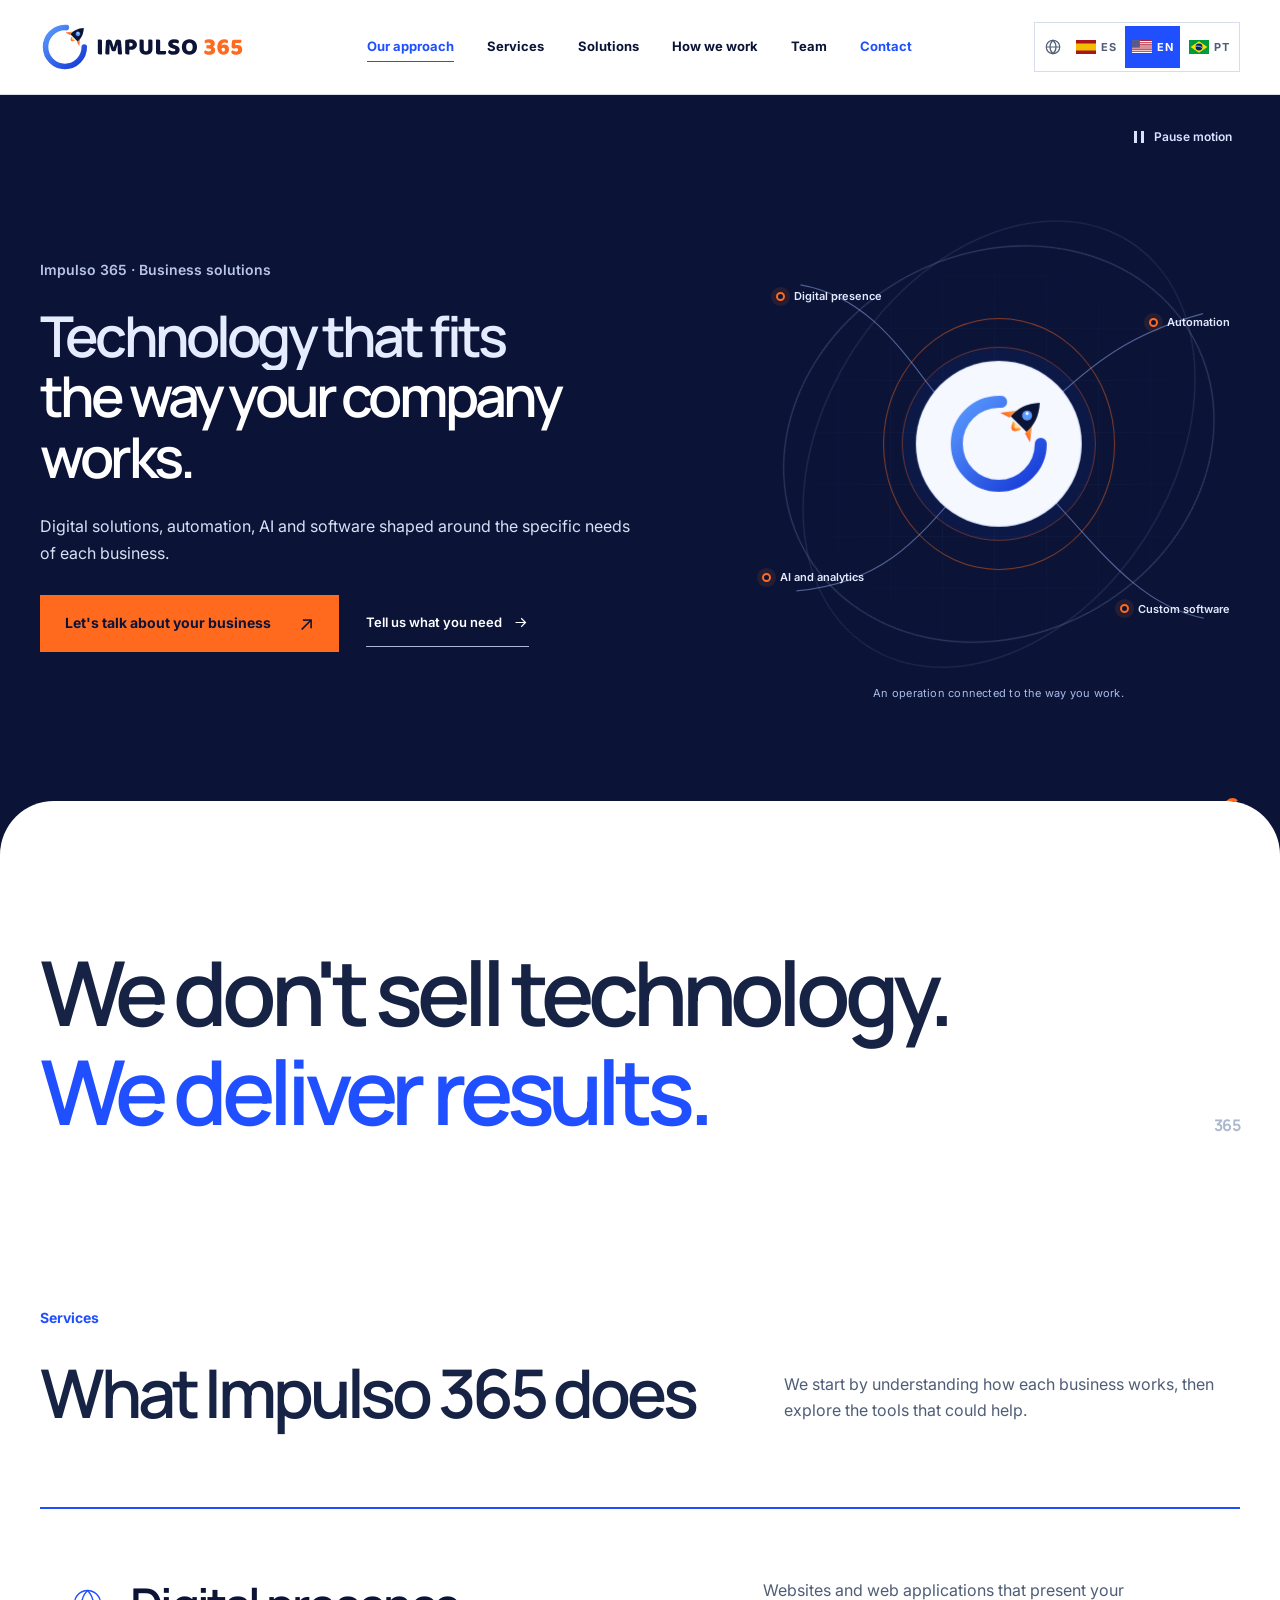
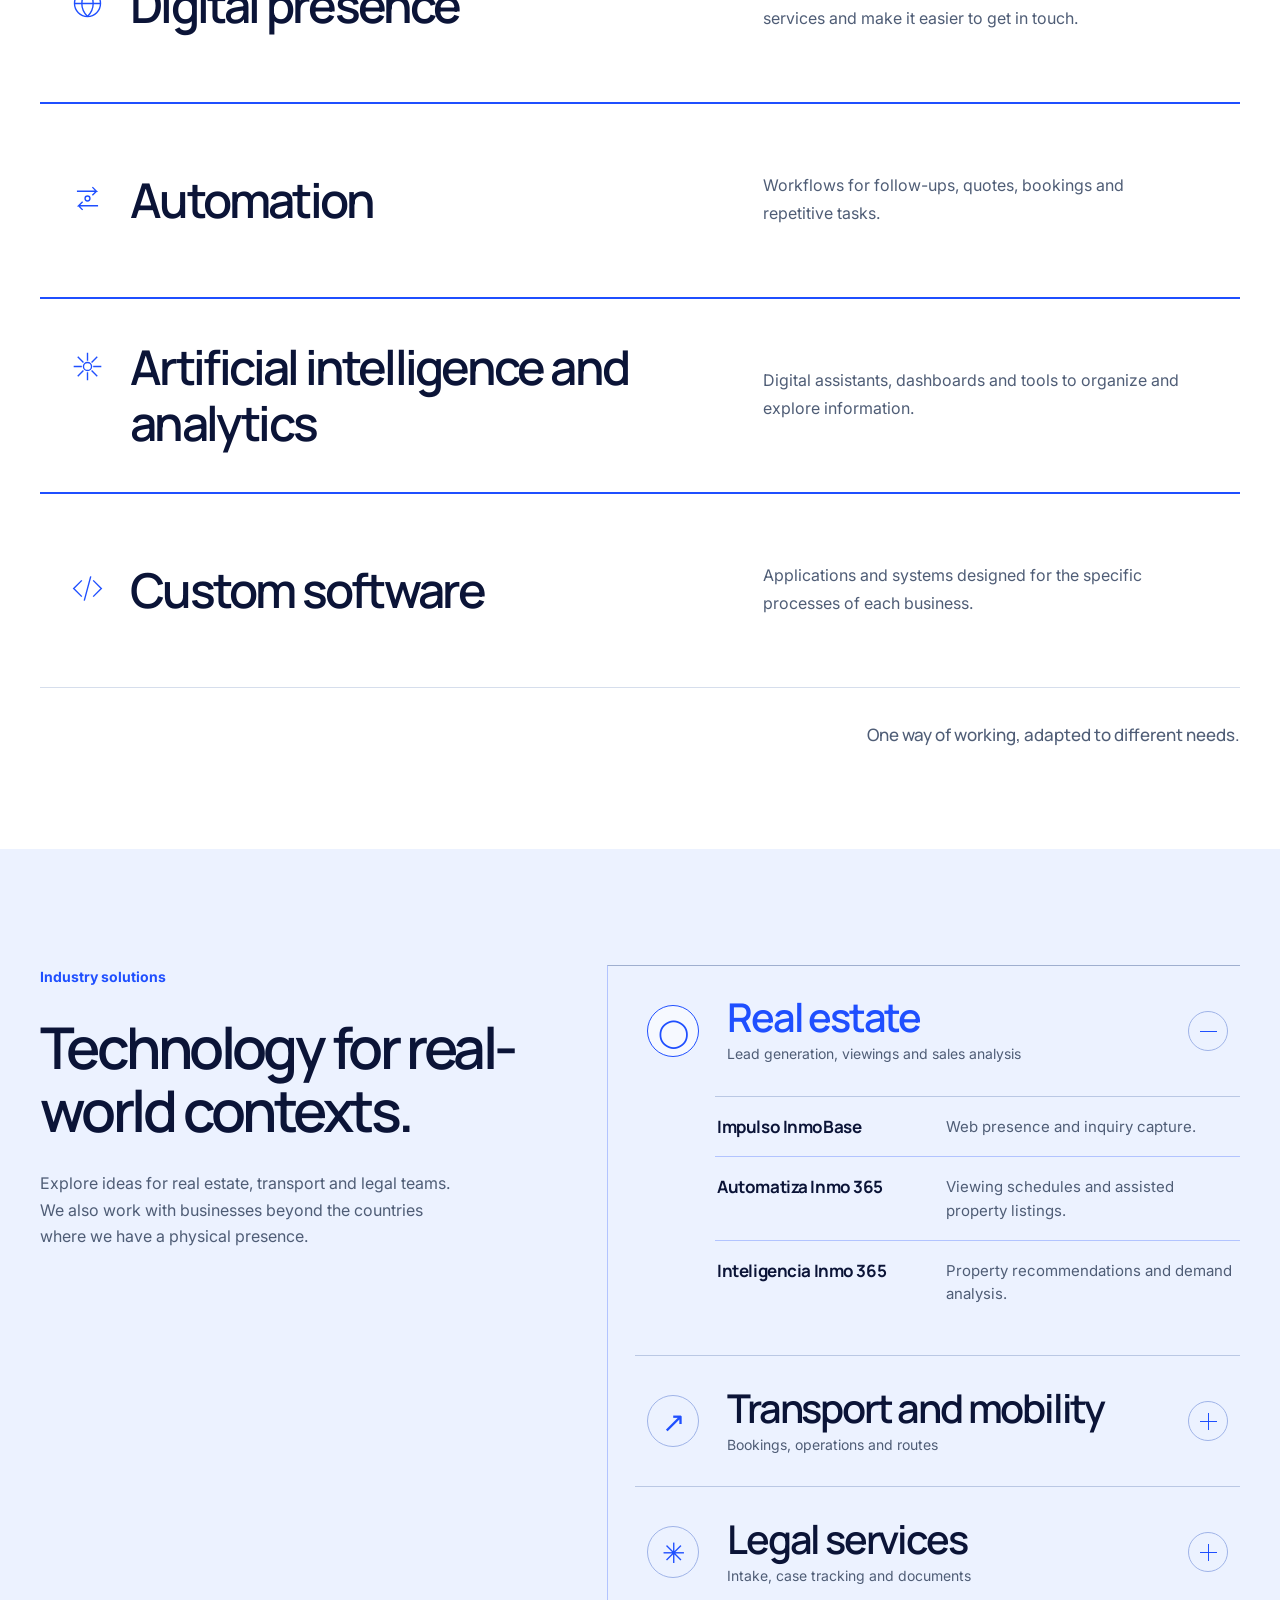
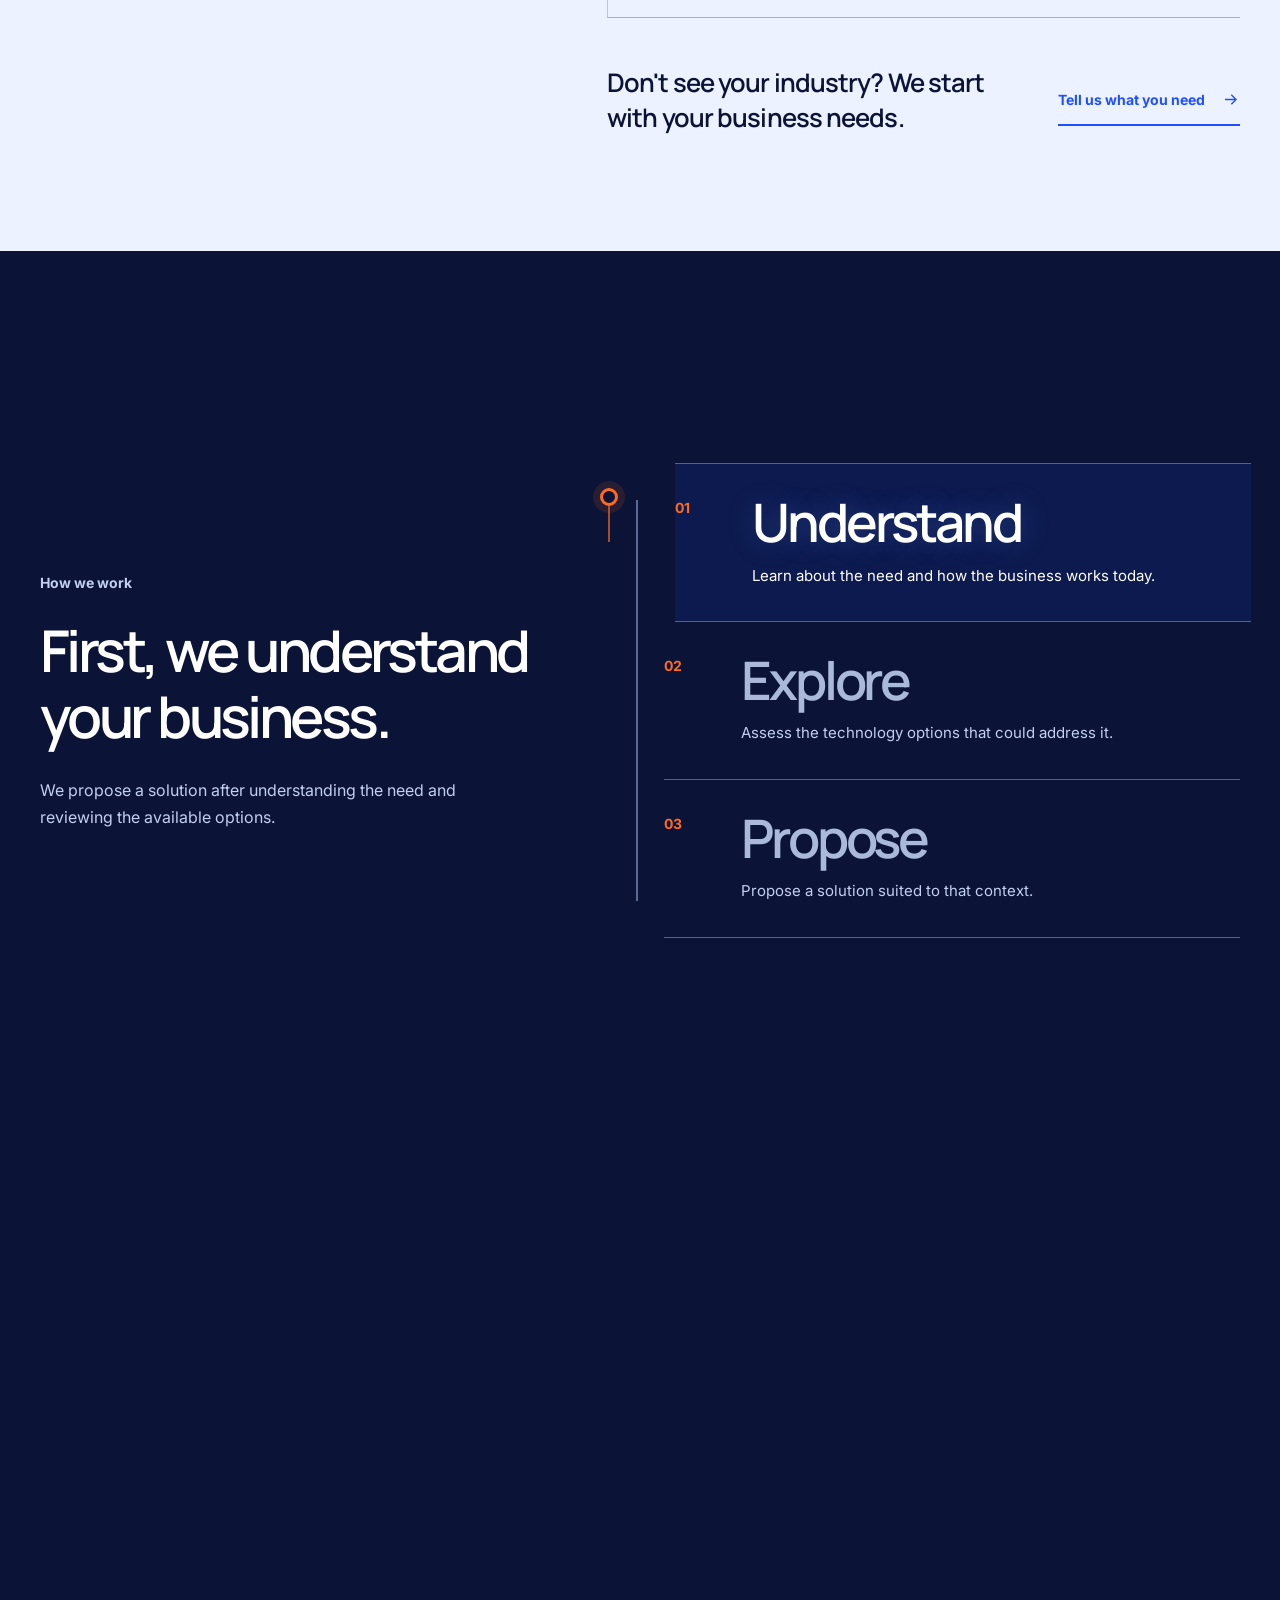
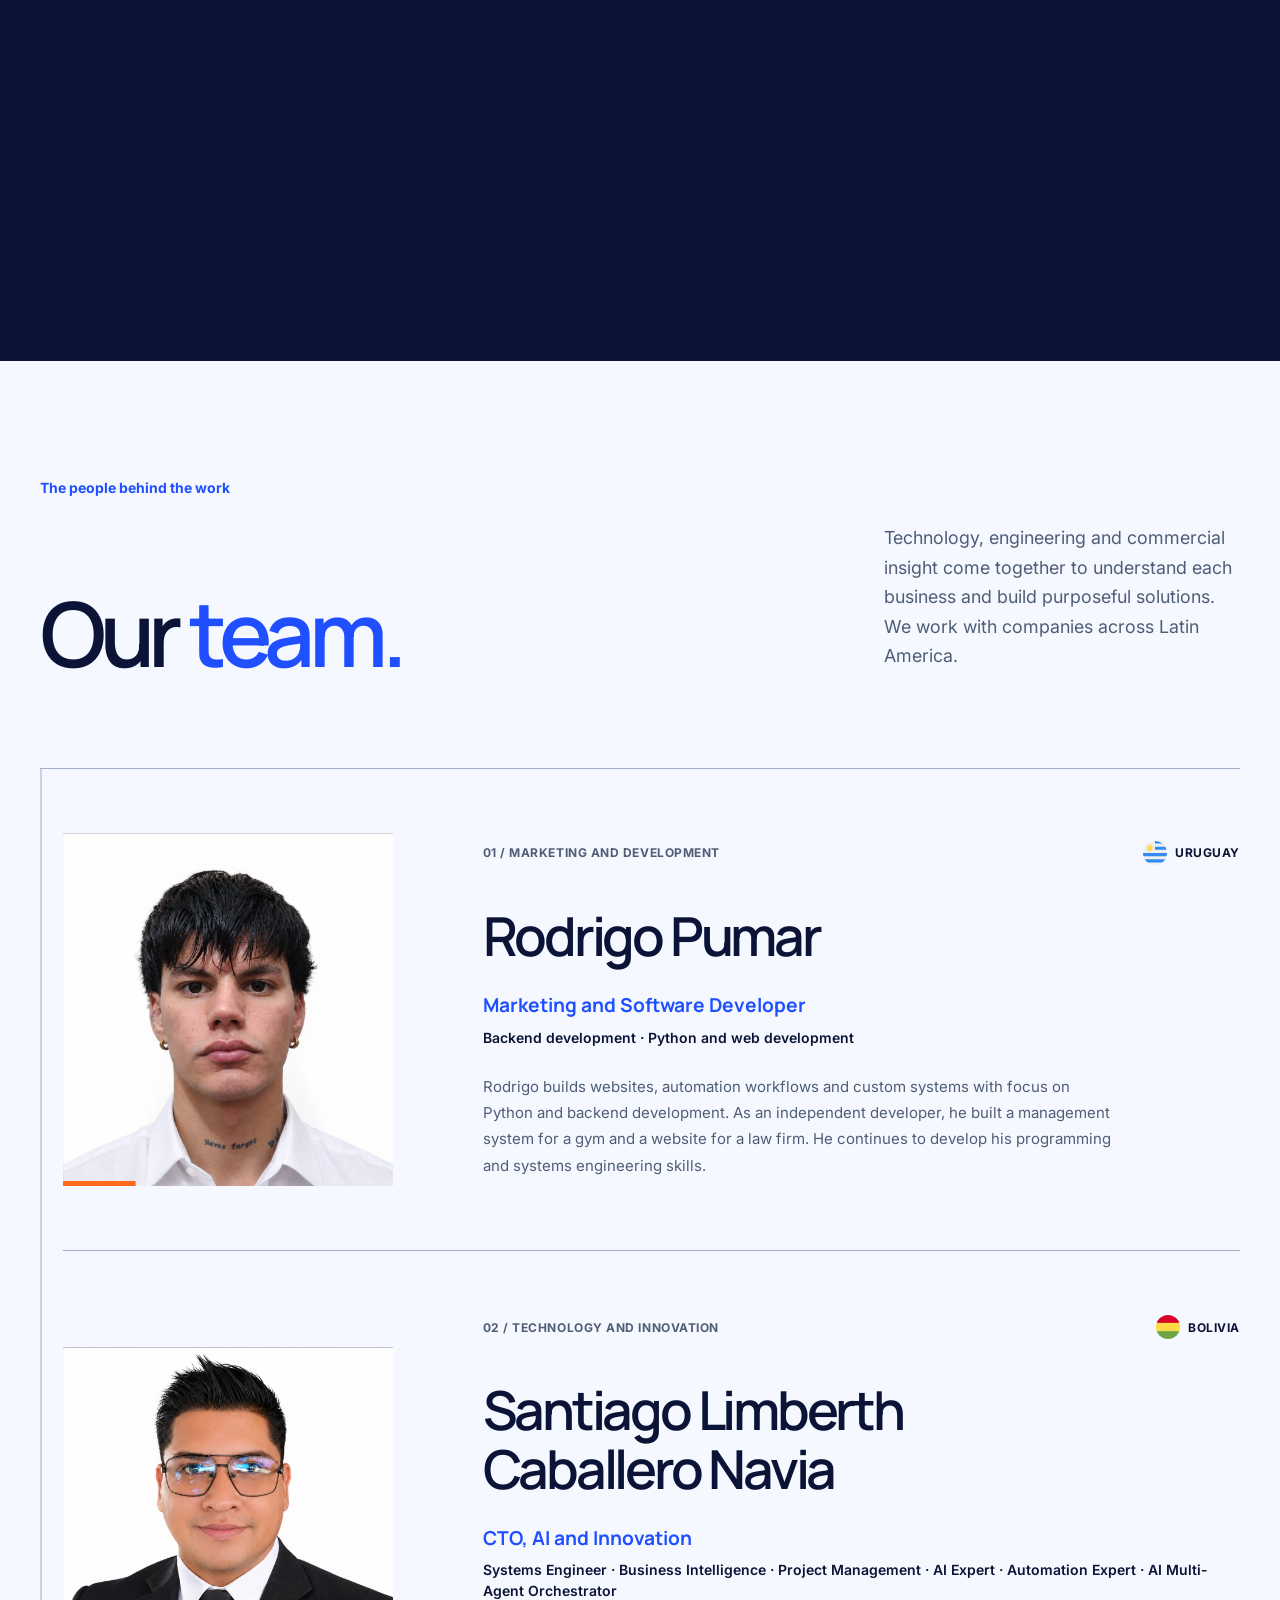
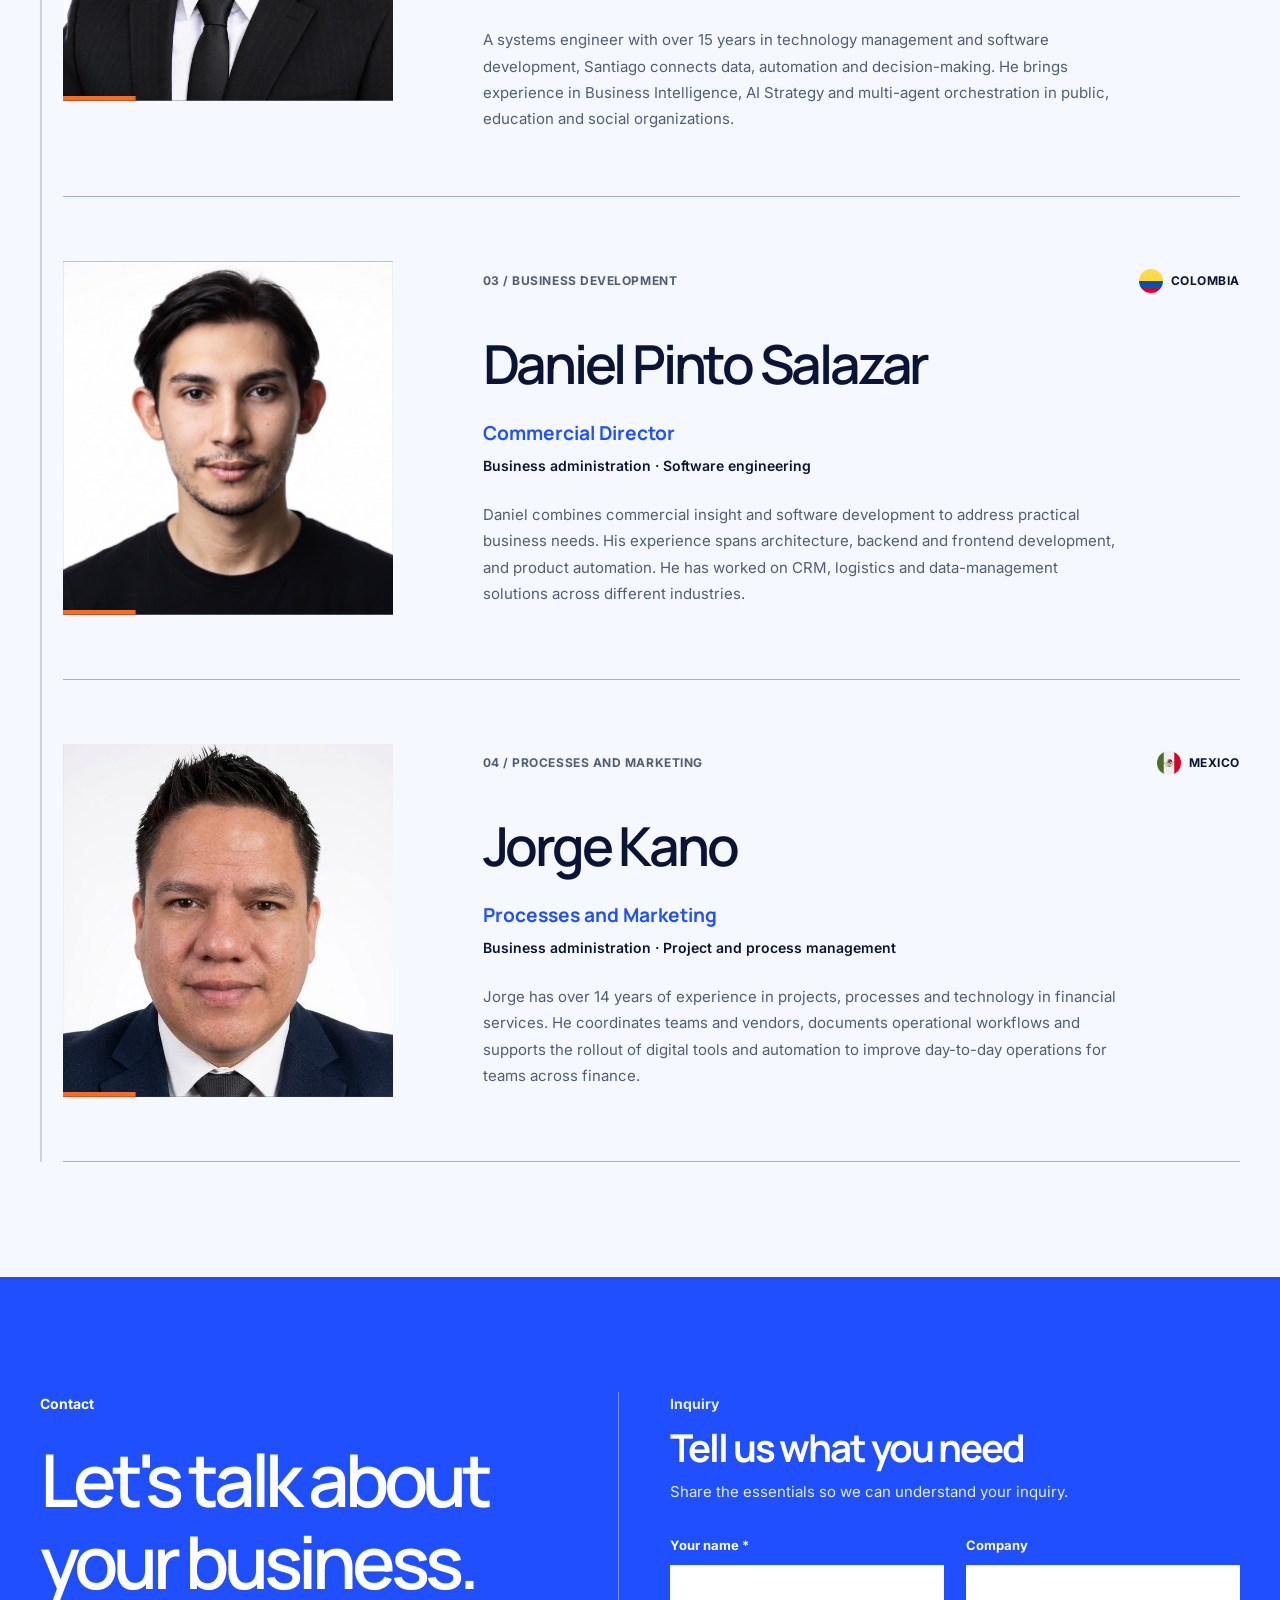
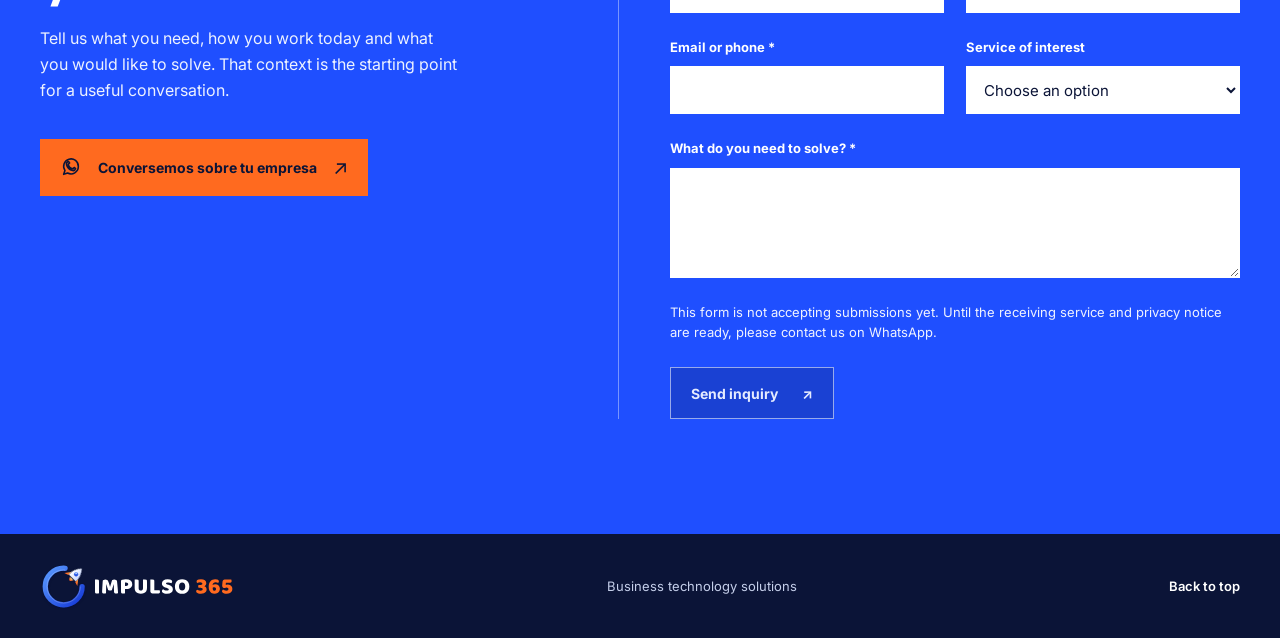
==== commit 7d5788f6: "Update Rodrigo and Santiago team portraits" ====
--- a/en/index.html
+++ b/en/index.html
@@ -176,7 +176,7 @@
           </div>
           <div class="team-list">
             <article class="team-member">
-              <div class="team-portrait team-portrait-placeholder"><img src="../assets/team/avatar-neutral.svg" alt="Photo unavailable for Rodrigo Pumar" width="800" height="960" loading="lazy" decoding="async"></div>
+              <div class="team-portrait"><img src="../assets/team/rodrigo-pumar.jpg?v=20261112-rodrigo1" alt="Portrait of Rodrigo Pumar" width="1086" height="1448" loading="lazy" decoding="async" data-fallback-name="Rodrigo Pumar"></div>
               <div class="team-profile">
                 <div class="team-meta"><span>01 / Marketing and development</span><span class="team-country"><img src="../assets/flags/uy.svg" alt="" width="28" height="28" loading="lazy">Uruguay</span></div>
                 <h3>Rodrigo Pumar</h3>
@@ -186,7 +186,7 @@
               </div>
             </article>
             <article class="team-member">
-              <div class="team-portrait"><img src="../assets/team/santiago-caballero.jpg" alt="Portrait of Santiago Limberth Caballero Navia" width="900" height="866" loading="lazy" decoding="async" data-fallback-name="Santiago Limberth Caballero Navia"></div>
+              <div class="team-portrait"><img src="../assets/team/santiago-caballero.jpg?v=20261112-santiago1" alt="Portrait of Santiago Limberth Caballero Navia" width="1278" height="1230" loading="lazy" decoding="async" data-fallback-name="Santiago Limberth Caballero Navia"></div>
               <div class="team-profile">
                 <div class="team-meta"><span>02 / Technology and innovation</span><span class="team-country"><img src="../assets/flags/bo.svg" alt="" width="28" height="28" loading="lazy">Bolivia</span></div>
                 <h3>Santiago Limberth Caballero Navia</h3>
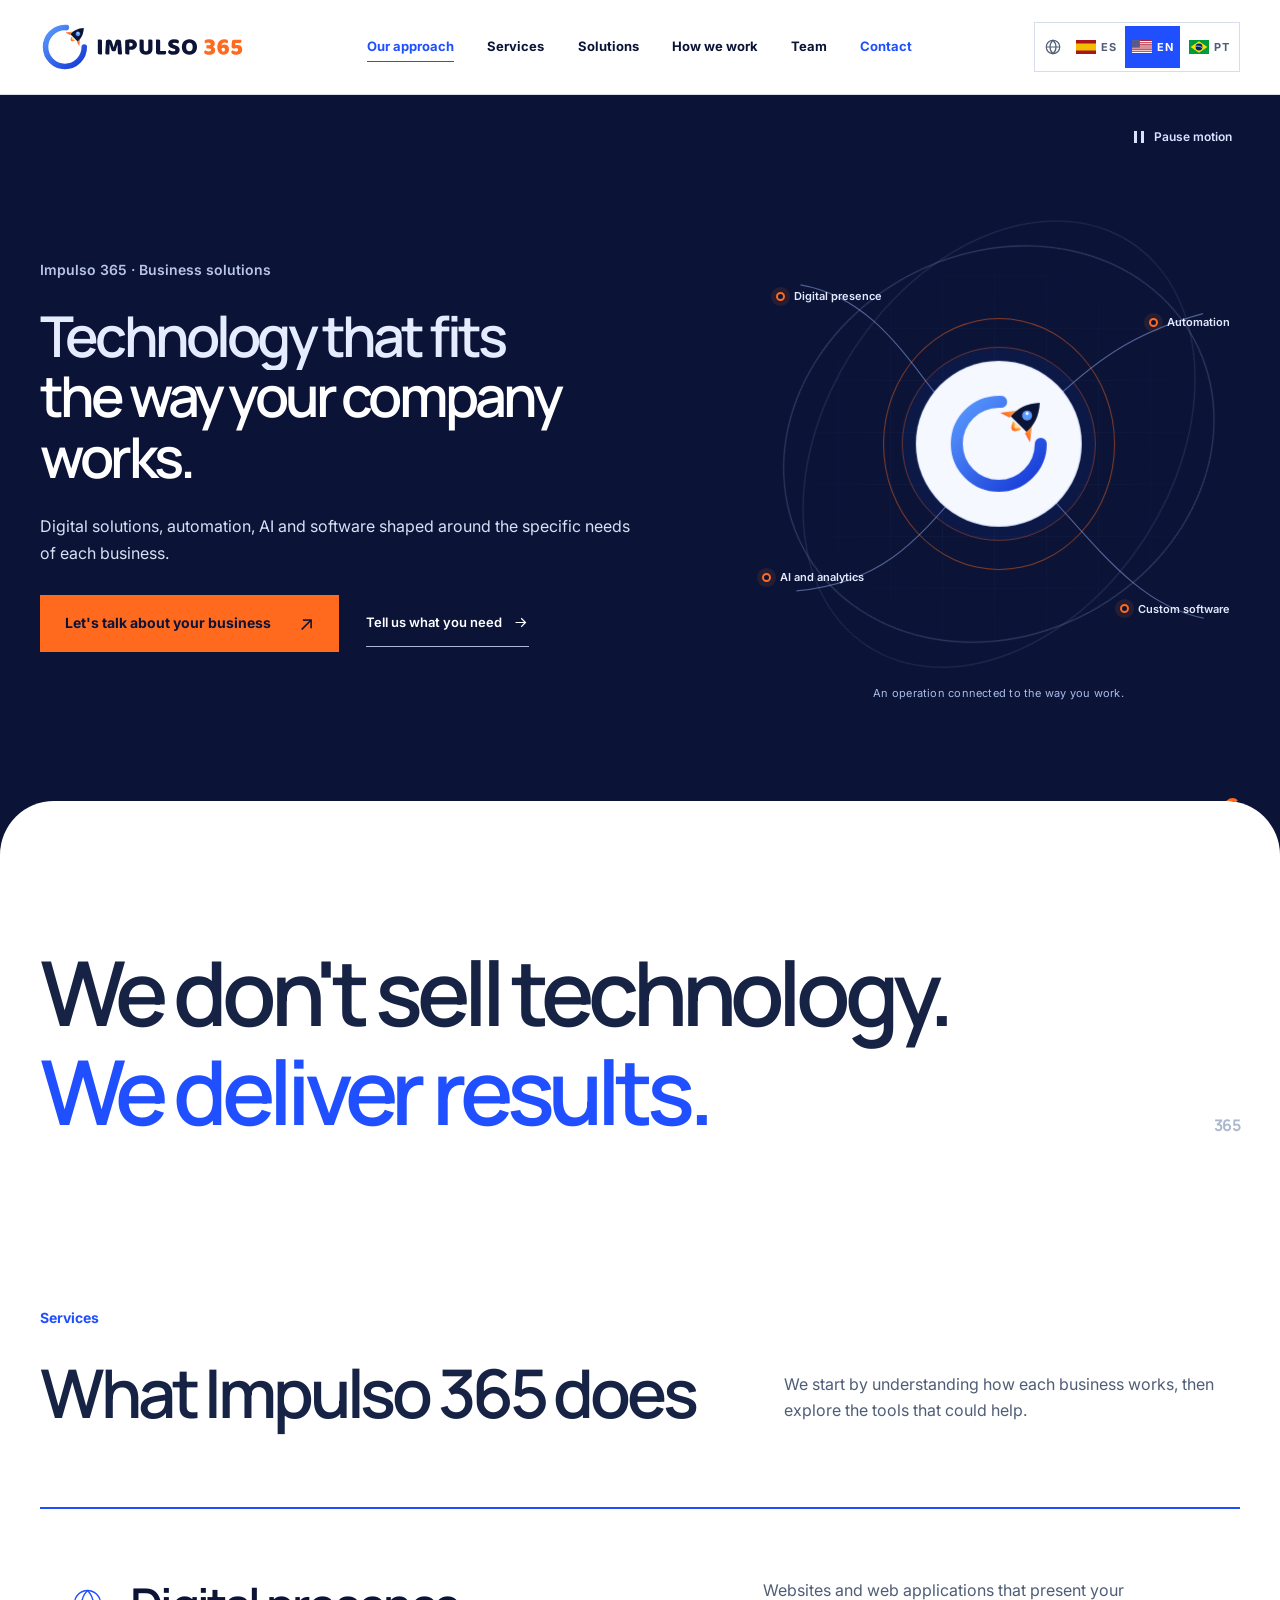
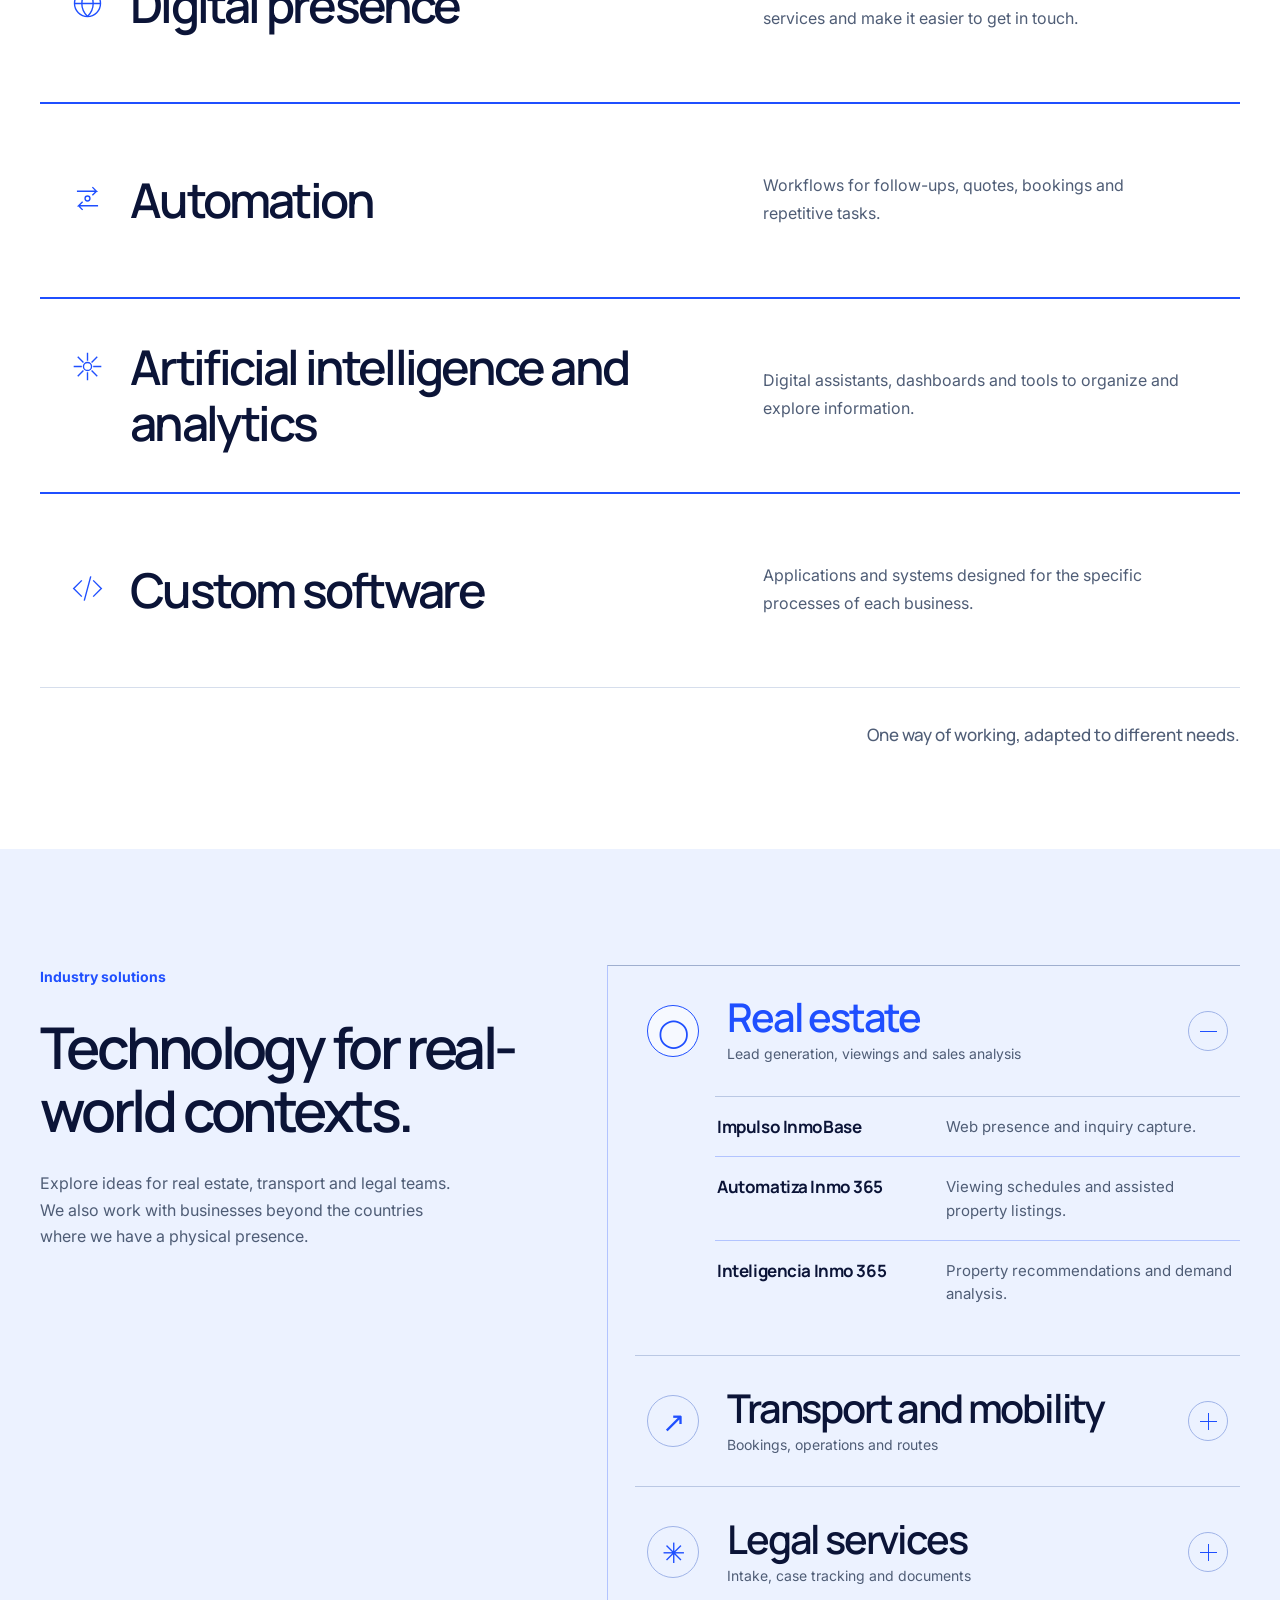
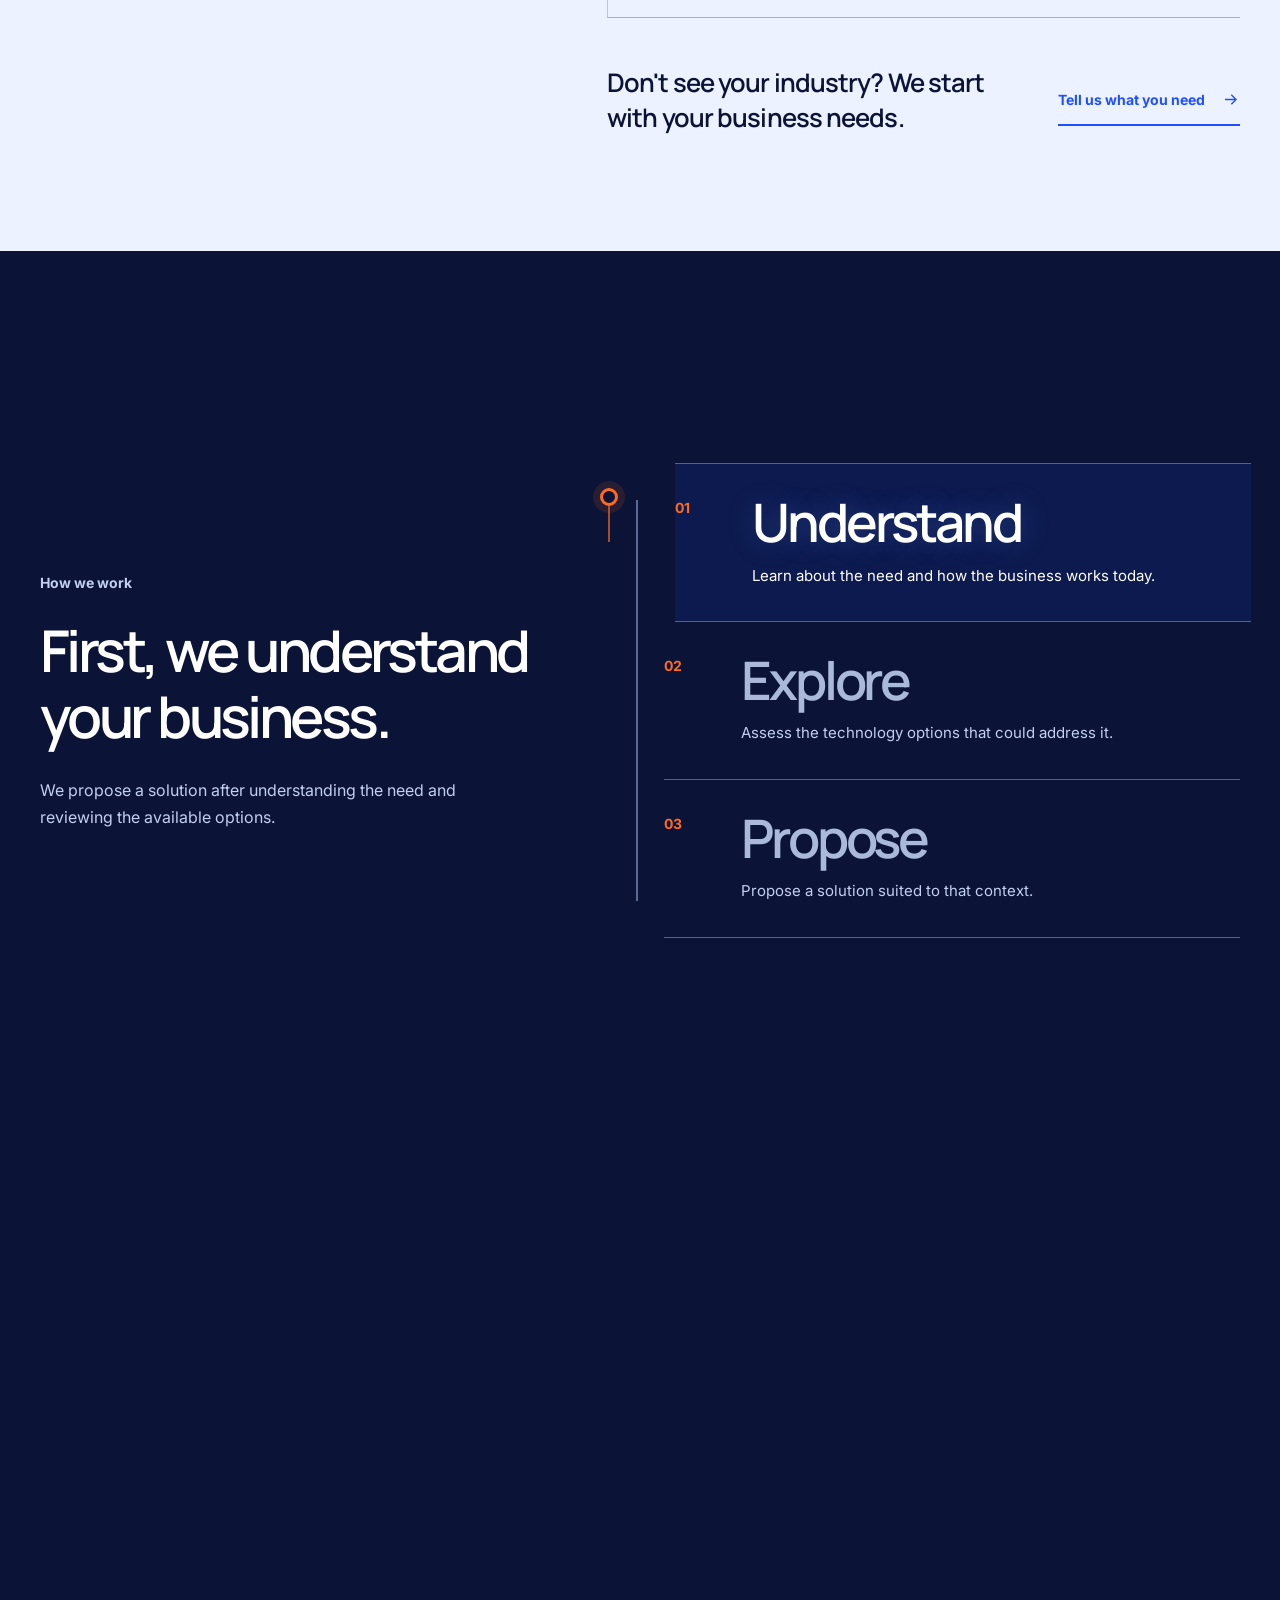
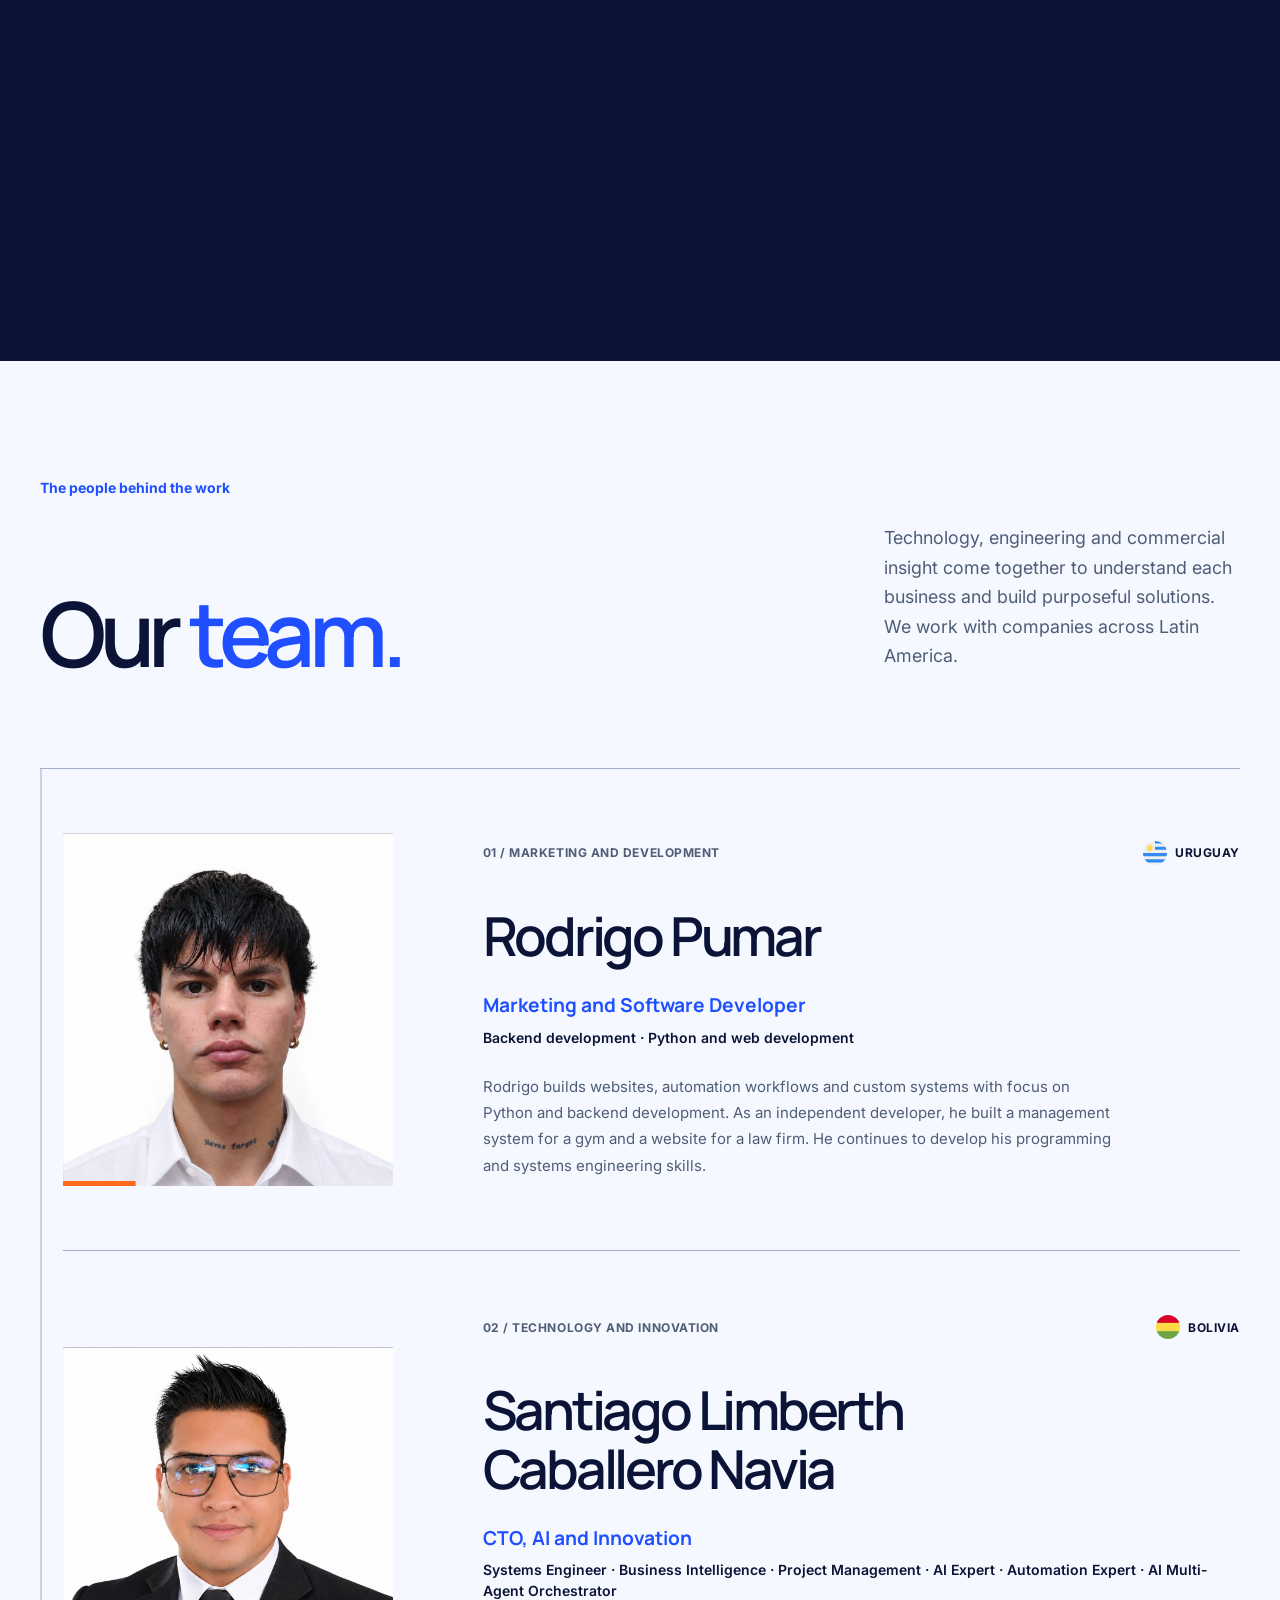
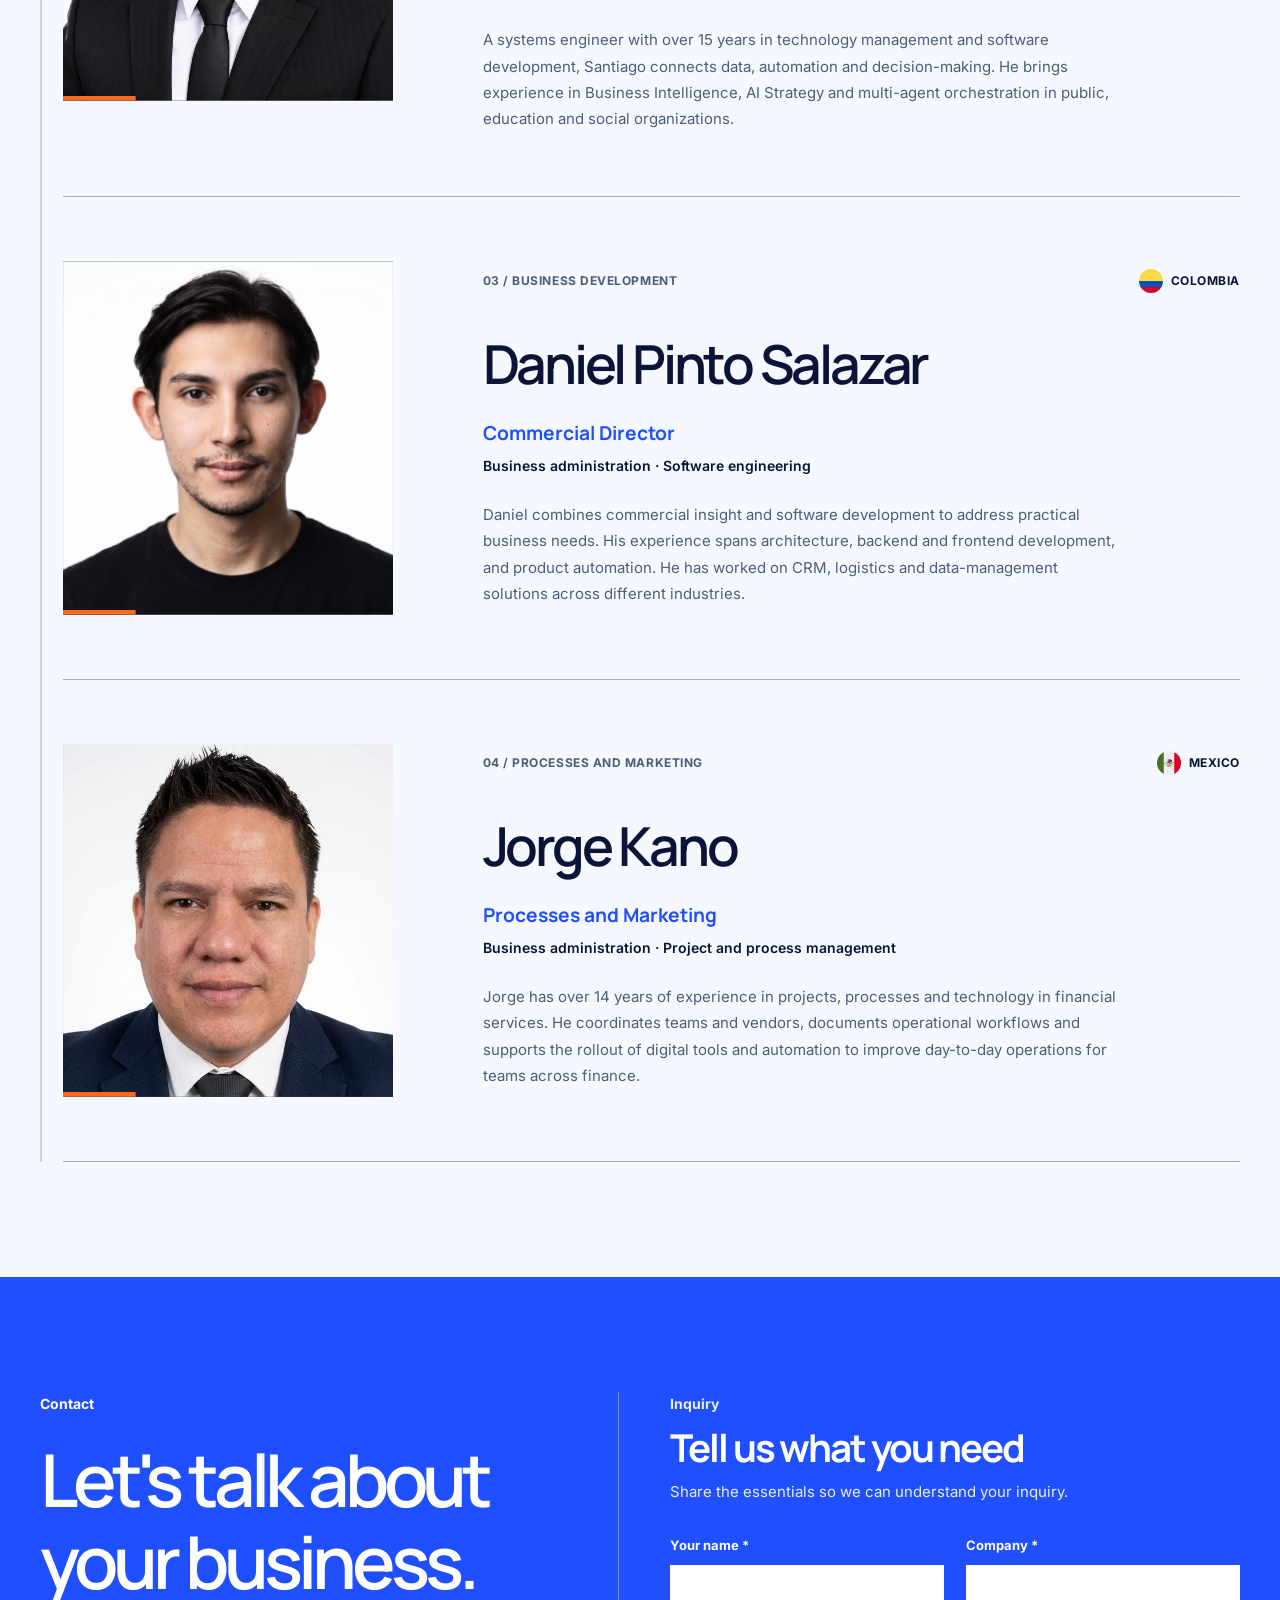
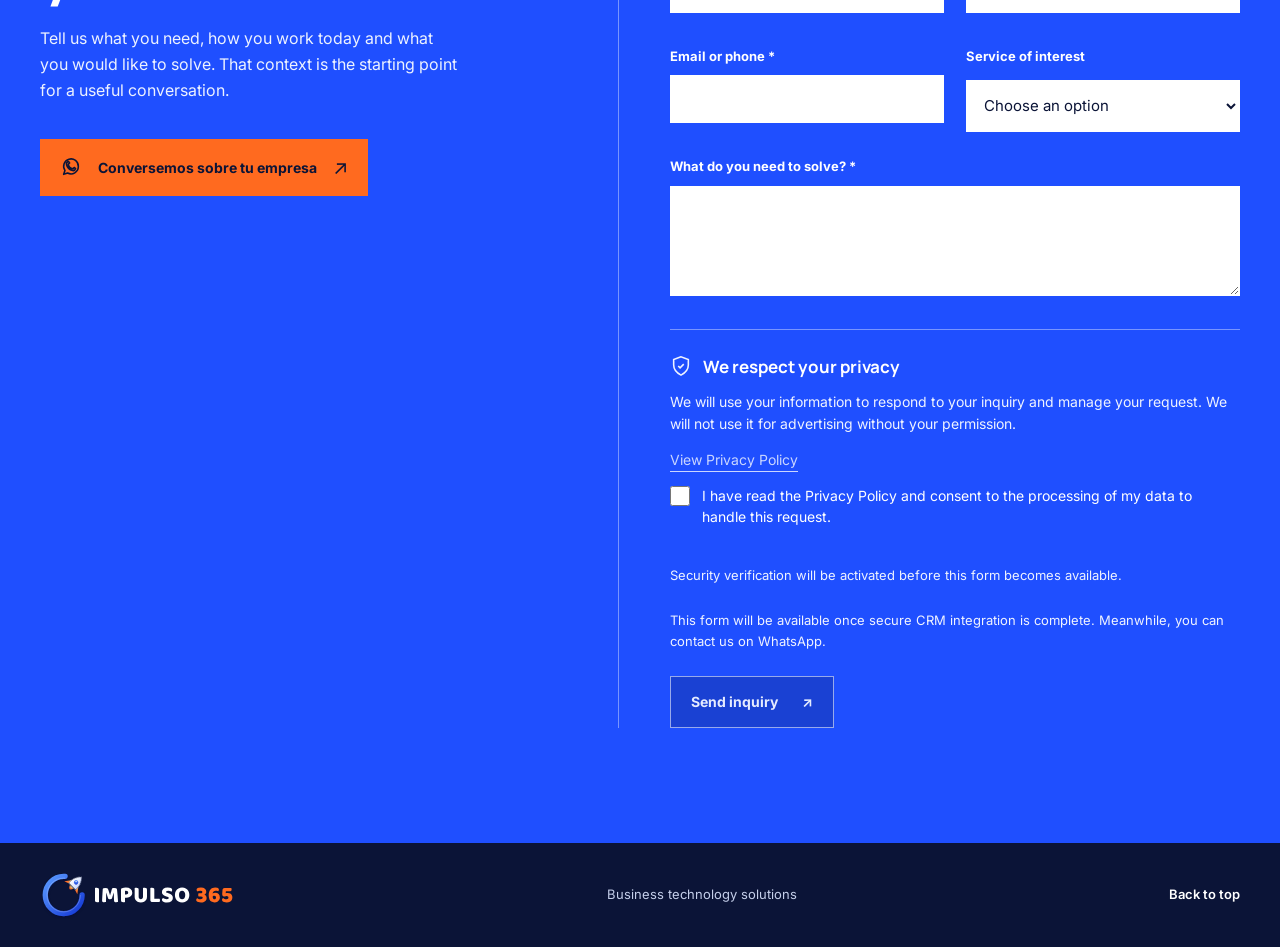
==== commit d221dd5a: "Prepare secure multilingual contact form phase one" ====
--- a/en/index.html
+++ b/en/index.html
@@ -229,11 +229,14 @@
           </div>
           <div class="contact-form-wrap" id="formulario">
             <div class="form-heading"><p class="section-label">Inquiry</p><h3>Tell us what you need</h3><p>Share the essentials so we can understand your inquiry.</p></div>
-            <form class="inquiry-form" aria-describedby="form-status">
-              <div class="form-pair"><div class="form-field"><label for="inquiry-name">Your name <span aria-hidden="true">*</span></label><input id="inquiry-name" name="nombre" type="text" autocomplete="name" maxlength="80" required></div><div class="form-field"><label for="inquiry-company">Company</label><input id="inquiry-company" name="empresa" type="text" autocomplete="organization" maxlength="100"></div></div>
-              <div class="form-pair"><div class="form-field"><label for="inquiry-contact">Email or phone <span aria-hidden="true">*</span></label><input id="inquiry-contact" name="contacto" type="text" autocomplete="off" maxlength="120" required></div><div class="form-field"><label for="inquiry-service">Service of interest</label><select id="inquiry-service" name="servicio"><option value="">Choose an option</option><option value="presencia-digital">Digital presence</option><option value="automatizacion">Automation</option><option value="ia-analisis">Artificial intelligence and analytics</option><option value="software-medida">Custom software</option><option value="solucion-sector">Industry solution</option><option value="indefinido">I'm not sure yet</option></select></div></div>
-              <div class="form-field"><label for="inquiry-message">What do you need to solve? <span aria-hidden="true">*</span></label><textarea id="inquiry-message" name="mensaje" rows="4" maxlength="1200" required></textarea></div>
-              <p class="form-status" id="form-status" role="status">This form is not accepting submissions yet. Until the receiving service and privacy notice are ready, please contact us on WhatsApp.</p>
+            <form class="inquiry-form" aria-describedby="form-status" data-turnstile-site-key="">
+              <div class="form-pair"><div class="form-field"><label for="inquiry-name">Your name <span aria-hidden="true">*</span></label><input id="inquiry-name" name="nombre" type="text" autocomplete="name" maxlength="80" aria-describedby="inquiry-name-error" required><span class="field-error" id="inquiry-name-error" aria-live="polite"> </span></div><div class="form-field"><label for="inquiry-company">Company <span aria-hidden="true">*</span></label><input id="inquiry-company" name="empresa" type="text" autocomplete="organization" maxlength="100" aria-describedby="inquiry-company-error" required><span class="field-error" id="inquiry-company-error" aria-live="polite"> </span></div></div>
+              <div class="form-pair"><div class="form-field"><label for="inquiry-contact">Email or phone <span aria-hidden="true">*</span></label><input id="inquiry-contact" name="contacto" type="text" autocomplete="off" maxlength="120" aria-describedby="inquiry-contact-error" required><span class="field-error" id="inquiry-contact-error" aria-live="polite"> </span></div><div class="form-field"><label for="inquiry-service">Service of interest</label><select id="inquiry-service" name="servicio"><option value="">Choose an option</option><option value="presencia-digital">Digital presence</option><option value="automatizacion">Automation</option><option value="ia-analisis">Artificial intelligence and analytics</option><option value="software-medida">Custom software</option><option value="solucion-sector">Industry solution</option><option value="indefinido">I'm not sure yet</option></select></div></div>
+              <div class="form-field"><label for="inquiry-message">What do you need to solve? <span aria-hidden="true">*</span></label><textarea id="inquiry-message" name="mensaje" rows="4" maxlength="1200" aria-describedby="inquiry-message-error" required></textarea><span class="field-error" id="inquiry-message-error" aria-live="polite"> </span></div>
+              <div class="form-privacy"><div class="form-privacy-heading"><svg viewbox="0 0 24 24" fill="none" stroke="currentColor" stroke-width="1.7" aria-hidden="true"><path d="M12 2 4 5v6c0 5 3.4 8.6 8 11 4.6-2.4 8-6 8-11V5l-8-3Z"></path><path d="m9 12 2 2 4-4"></path></svg><h4>We respect your privacy</h4></div><p>We will use your information to respond to your inquiry and manage your request. We will not use it for advertising without your permission.</p><span class="privacy-link" aria-disabled="true">View Privacy Policy</span><label class="privacy-consent" for="inquiry-consent"><input id="inquiry-consent" name="consentimientoAceptado" type="checkbox" aria-describedby="inquiry-consent-error" required><span>I have read the Privacy Policy and consent to the processing of my data to handle this request.</span></label><span class="field-error" id="inquiry-consent-error" aria-live="polite"> </span></div>
+              <div class="form-honeypot" aria-hidden="true"><label for="inquiry-website">Website</label><input id="inquiry-website" name="website" type="text" tabindex="-1" autocomplete="off"></div>
+              <div class="turnstile-container" aria-hidden="true"></div><p class="turnstile-status" role="status">Security verification will be activated before this form becomes available.</p>
+              <p class="form-status" id="form-status" role="status">This form will be available once secure CRM integration is complete. Meanwhile, you can contact us on WhatsApp.</p>
               <button type="submit" disabled>Send inquiry <span aria-hidden="true">↗</span></button>
             </form>
           </div>
--- a/styles.css
+++ b/styles.css
@@ -390,6 +390,20 @@
 .form-field input,.form-field select,.form-field textarea { width: 100%; min-height: 48px; padding: 11px 13px; border: 1px solid rgba(255,255,255,.48); border-radius: 0; outline: none; color: var(--navy); background: #fff; font: 400 15px/1.4 Inter,Arial,sans-serif; }
 .form-field textarea { min-height: 110px; resize: vertical; }
 .form-field :is(input,select,textarea):focus-visible { outline: 3px solid var(--orange); outline-offset: 2px; }
+.field-error { display: block; min-height: 1px; color: #fff; font-size: 13px; line-height: 1.5; }
+.form-field [aria-invalid="true"],.privacy-consent input[aria-invalid="true"] { outline: 2px solid var(--orange); outline-offset: 2px; }
+.form-privacy { display: grid; gap: 13px; border-top: 1px solid rgba(255,255,255,.4); padding-top: 25px; color: #eff3ff; }
+.form-privacy-heading { display: flex; align-items: center; gap: 11px; }
+.form-privacy-heading svg { width: 22px; height: 22px; flex: none; }
+.form-privacy-heading h4 { margin: 0; color: #fff; font: 700 17px Manrope,Arial,sans-serif; }
+.form-privacy p { margin: 0; font-size: 14px; line-height: 1.6; }
+.privacy-link { width: fit-content; border-bottom: 1px solid currentColor; color: #f5f8ff; font-size: 14px; opacity: .8; }
+.privacy-consent { display: flex; align-items: flex-start; gap: 12px; color: #fff; font-size: 14px; line-height: 1.5; cursor: pointer; }
+.privacy-consent input { flex: none; width: 20px; height: 20px; margin: 1px 0 0; accent-color: var(--orange); }
+.form-honeypot { position: absolute; width: 1px; height: 1px; overflow: hidden; clip-path: inset(50%); white-space: nowrap; }
+.turnstile-container { max-width: 100%; overflow: hidden; }
+.turnstile-container:empty { display: none; }
+.turnstile-status { margin: 0; color: #eef2ff; font-size: 13px; line-height: 1.6; }
 .form-status { max-width: 570px; margin: 0; color: #f0f3ff; font-size: 13px; line-height: 1.6; }
 .inquiry-form button { display: inline-flex; width: fit-content; min-height: 52px; align-items: center; justify-content: space-between; gap: 24px; padding: 0 20px; border: 1px solid rgba(255,255,255,.55); color: #e5ebff; background: rgba(11,20,55,.22); font: 700 14px Inter,Arial,sans-serif; }
 .inquiry-form button:disabled { cursor: not-allowed; }
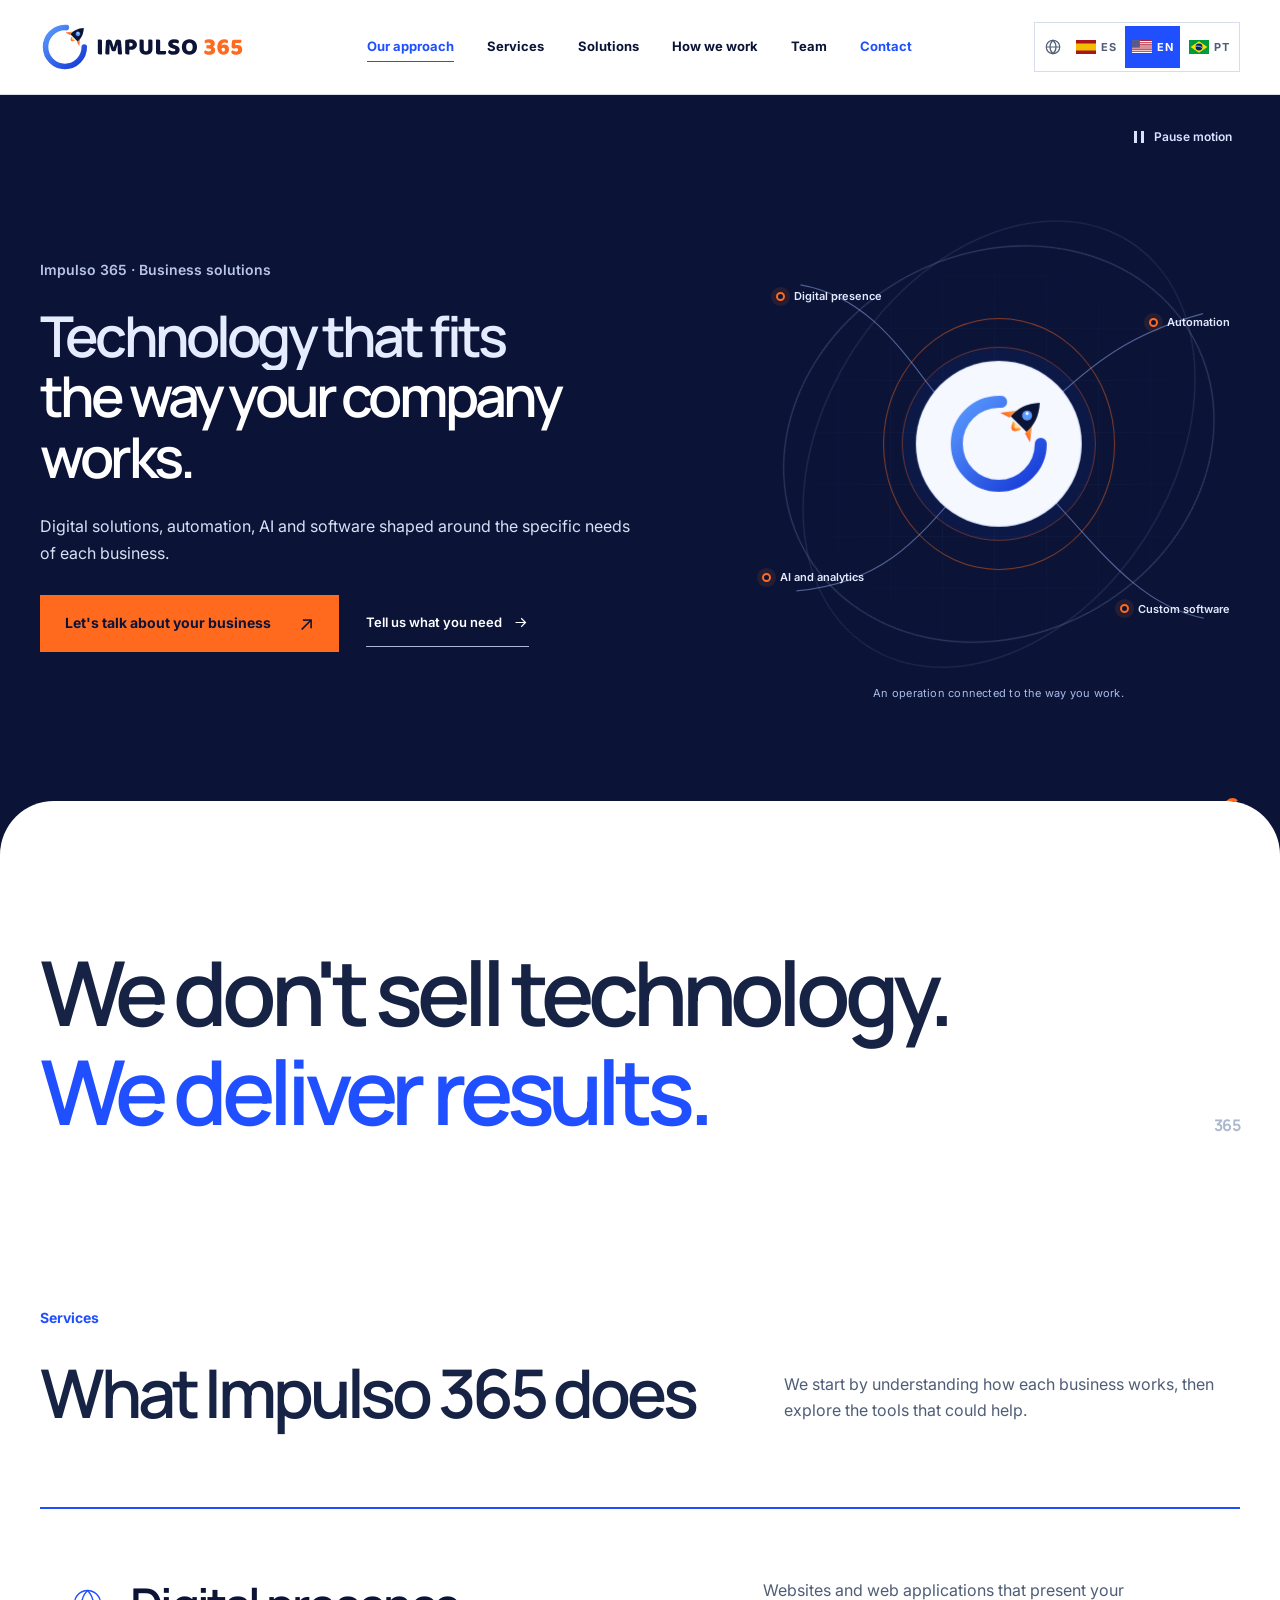
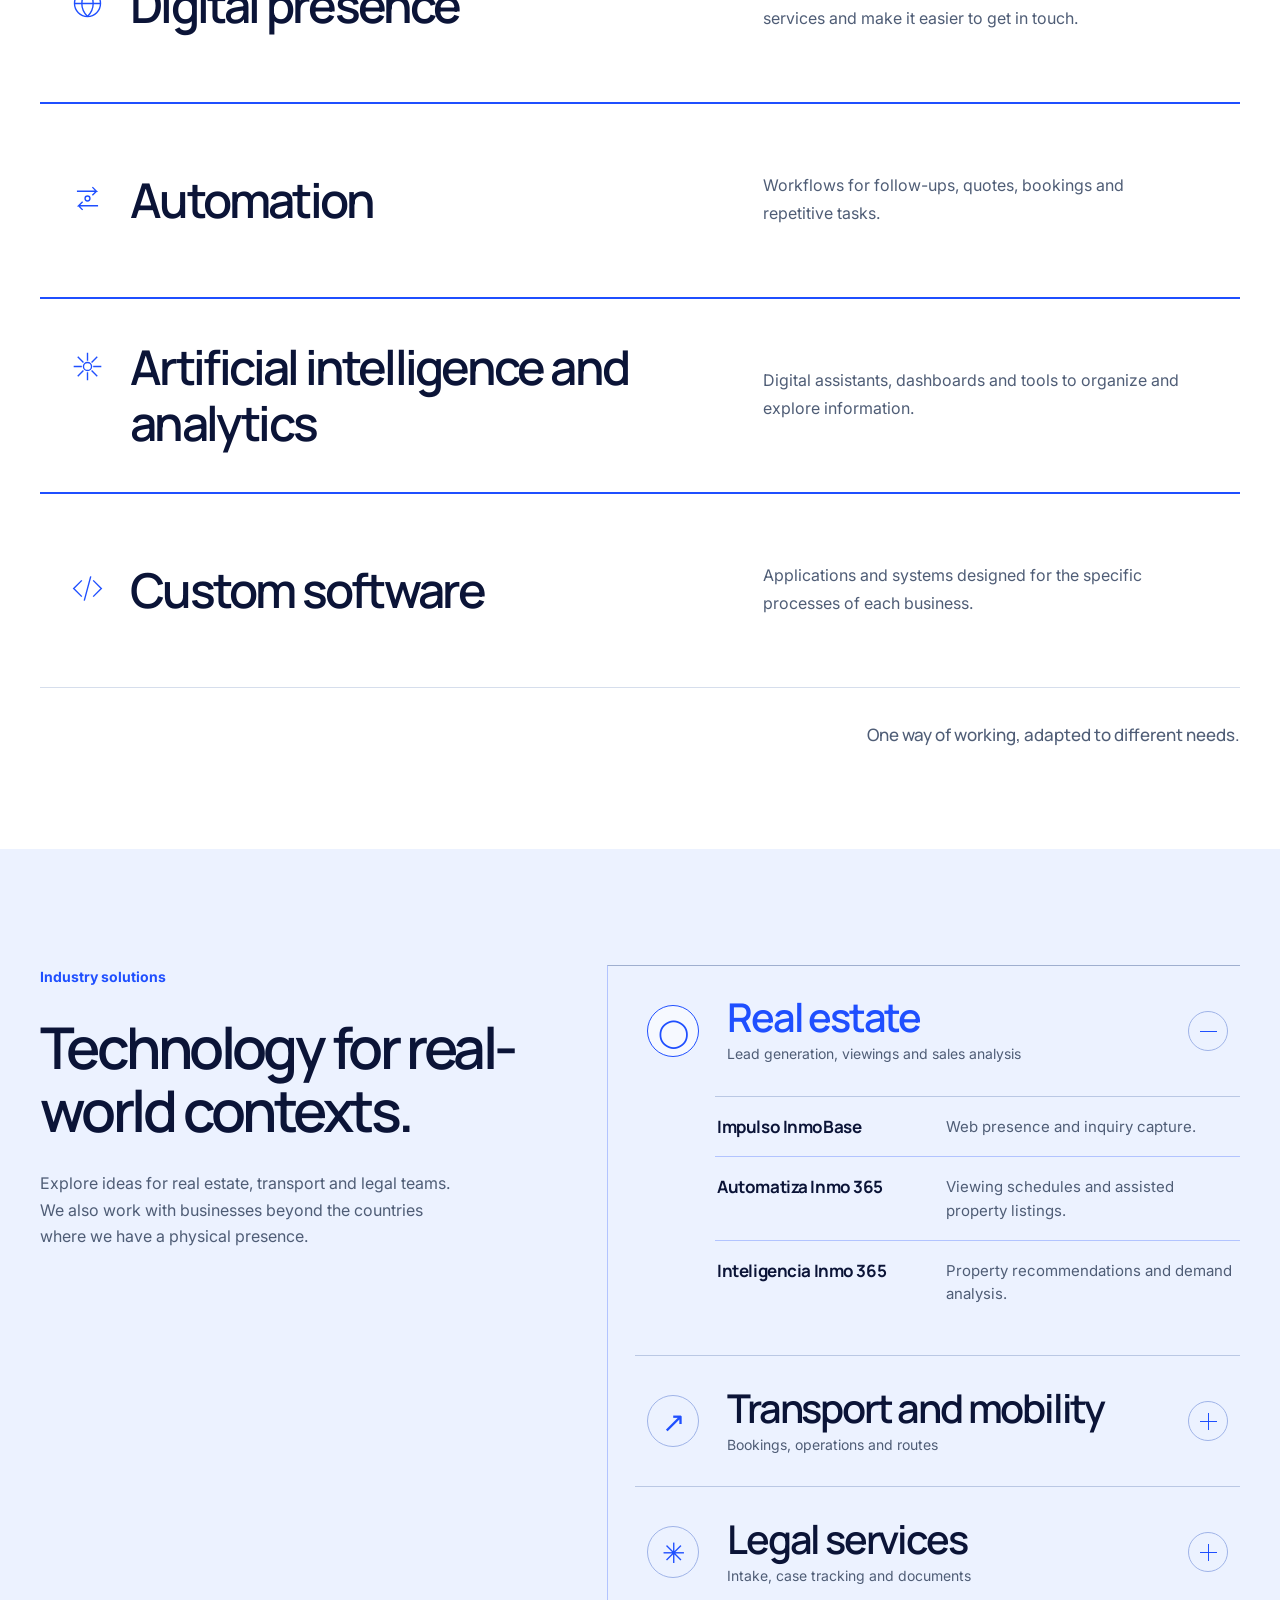
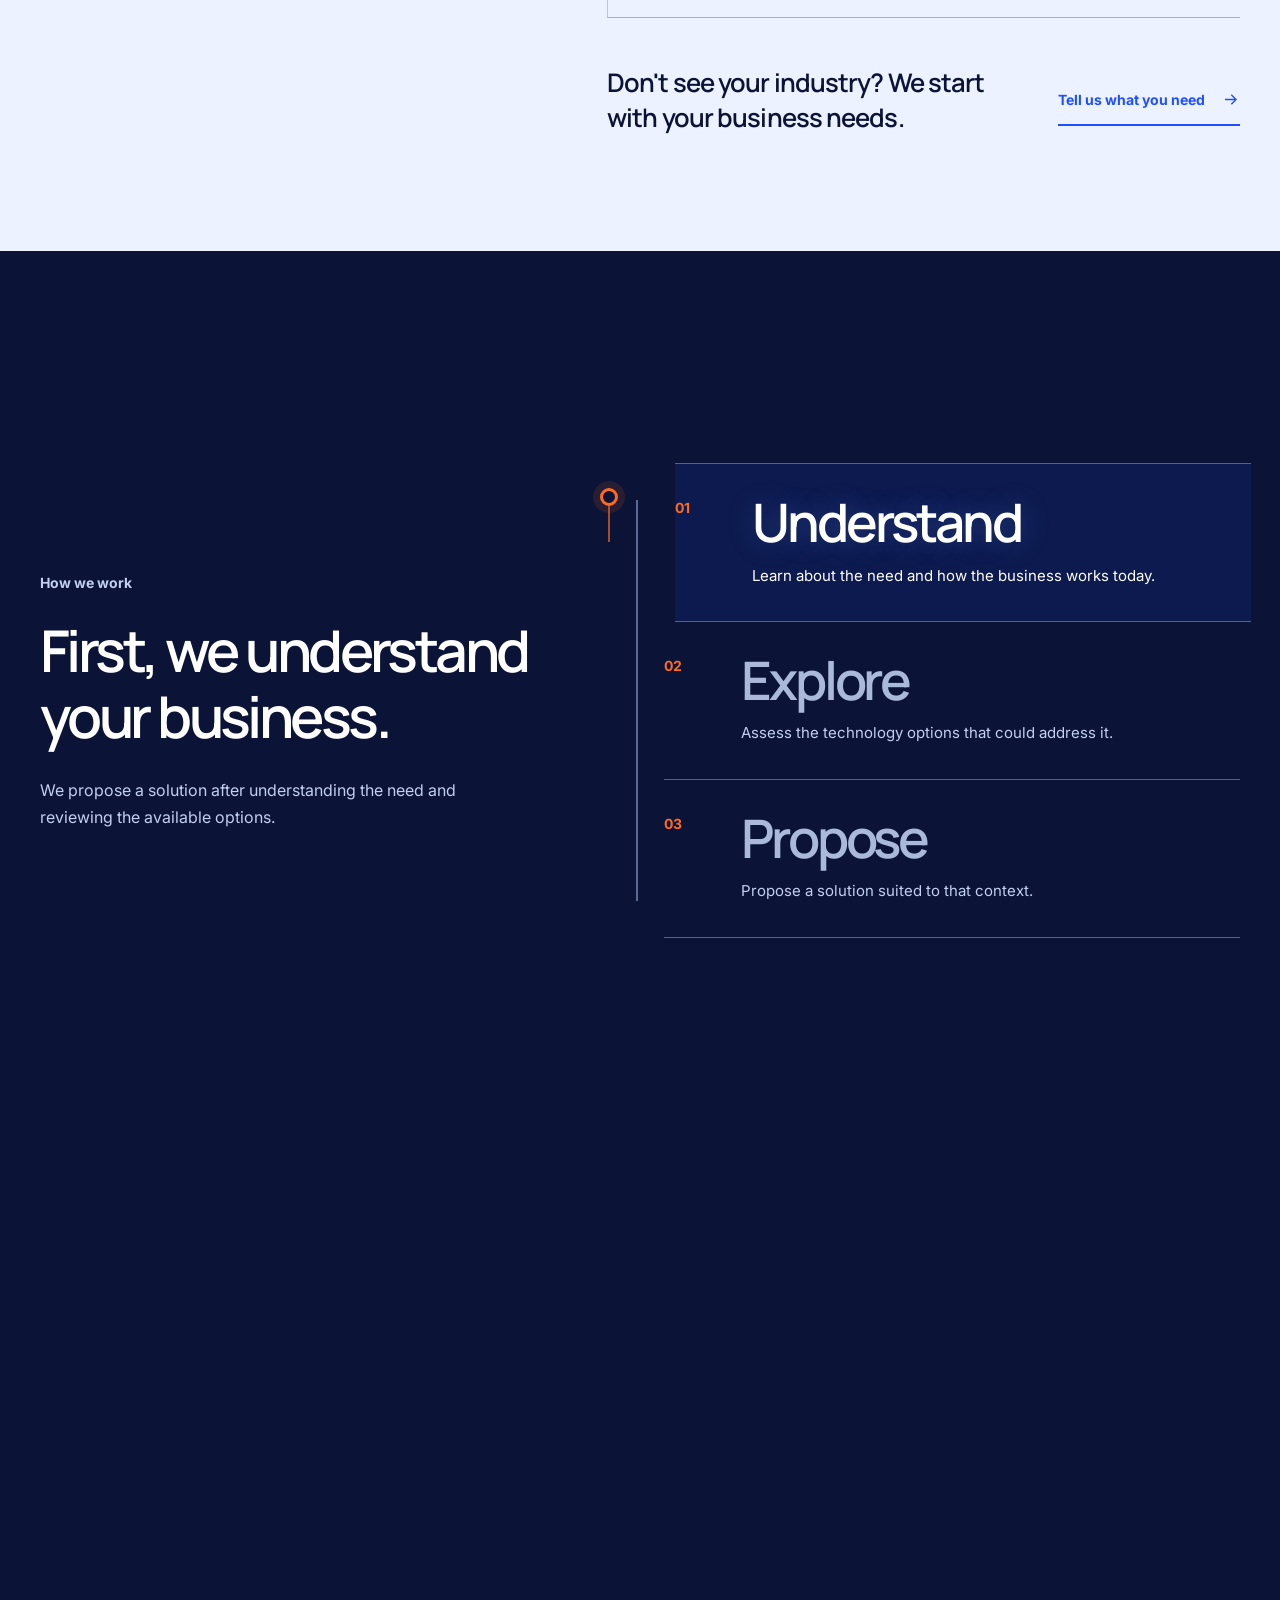
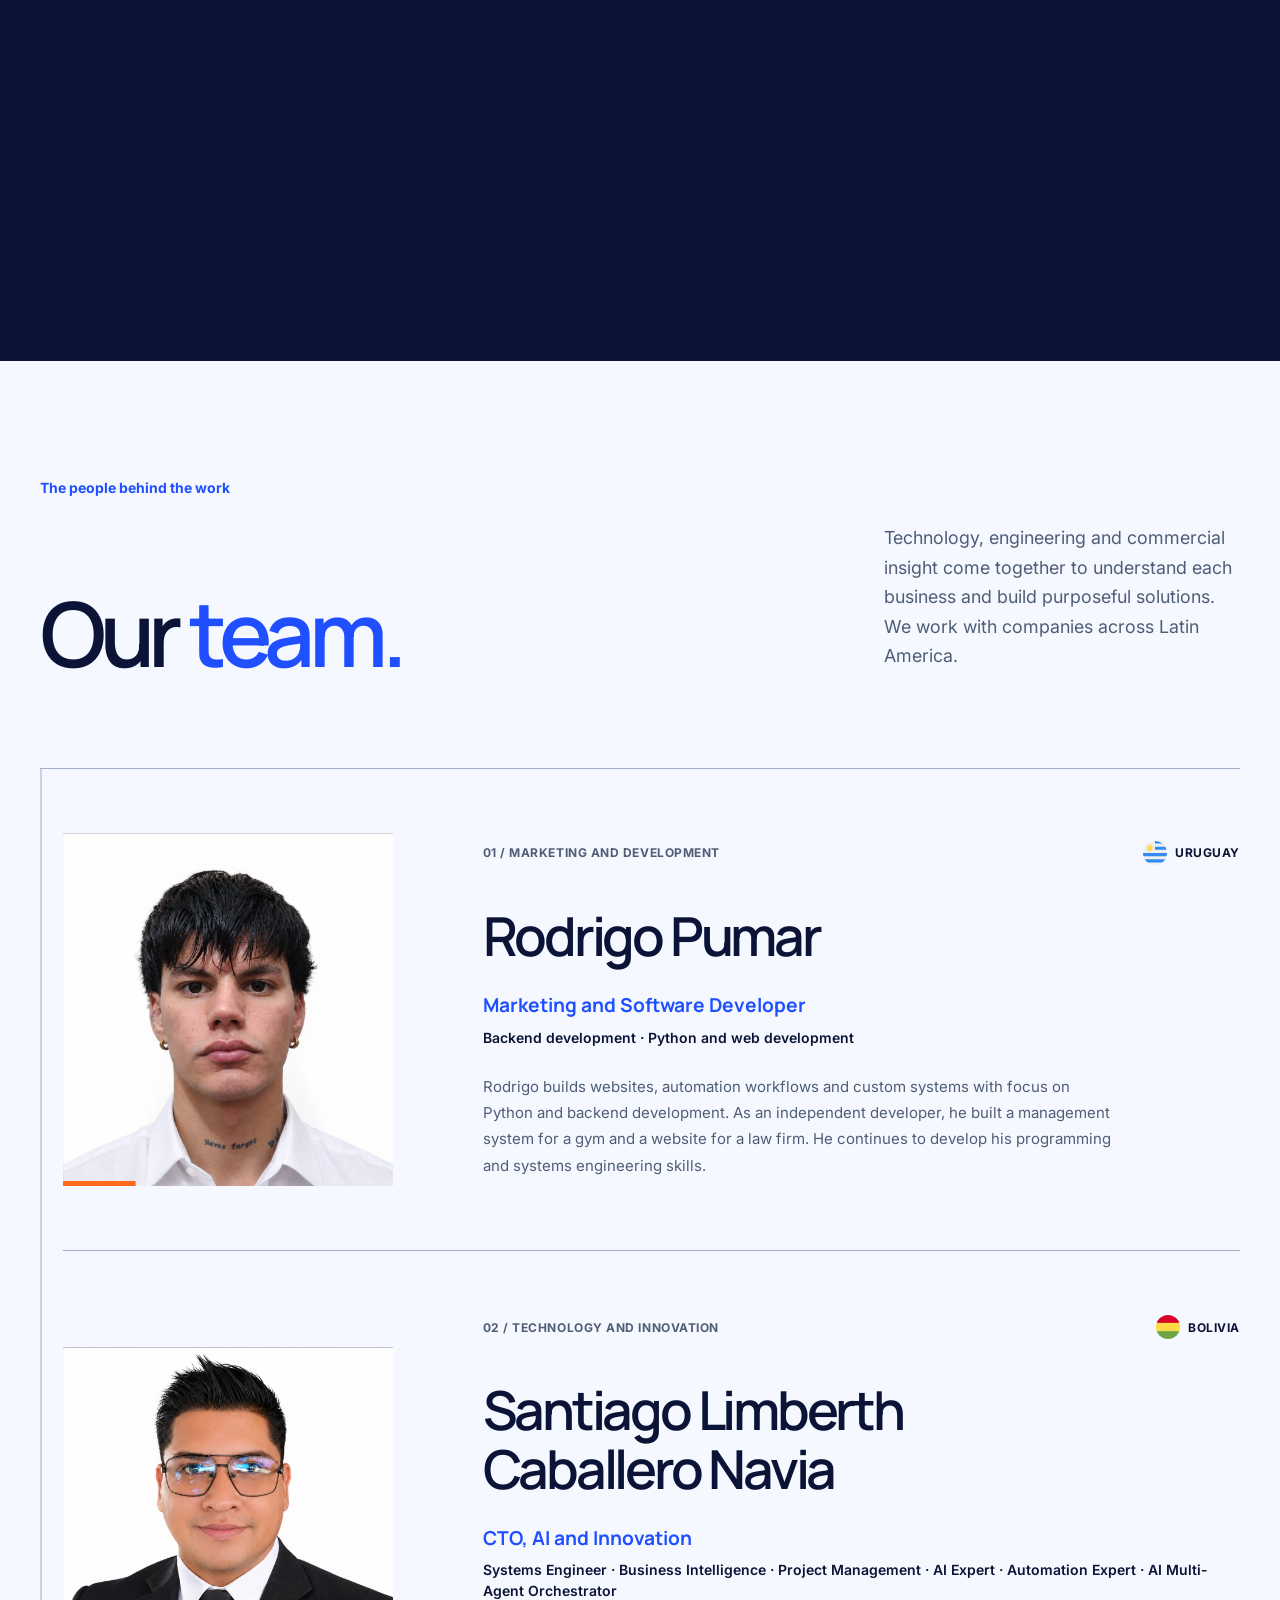
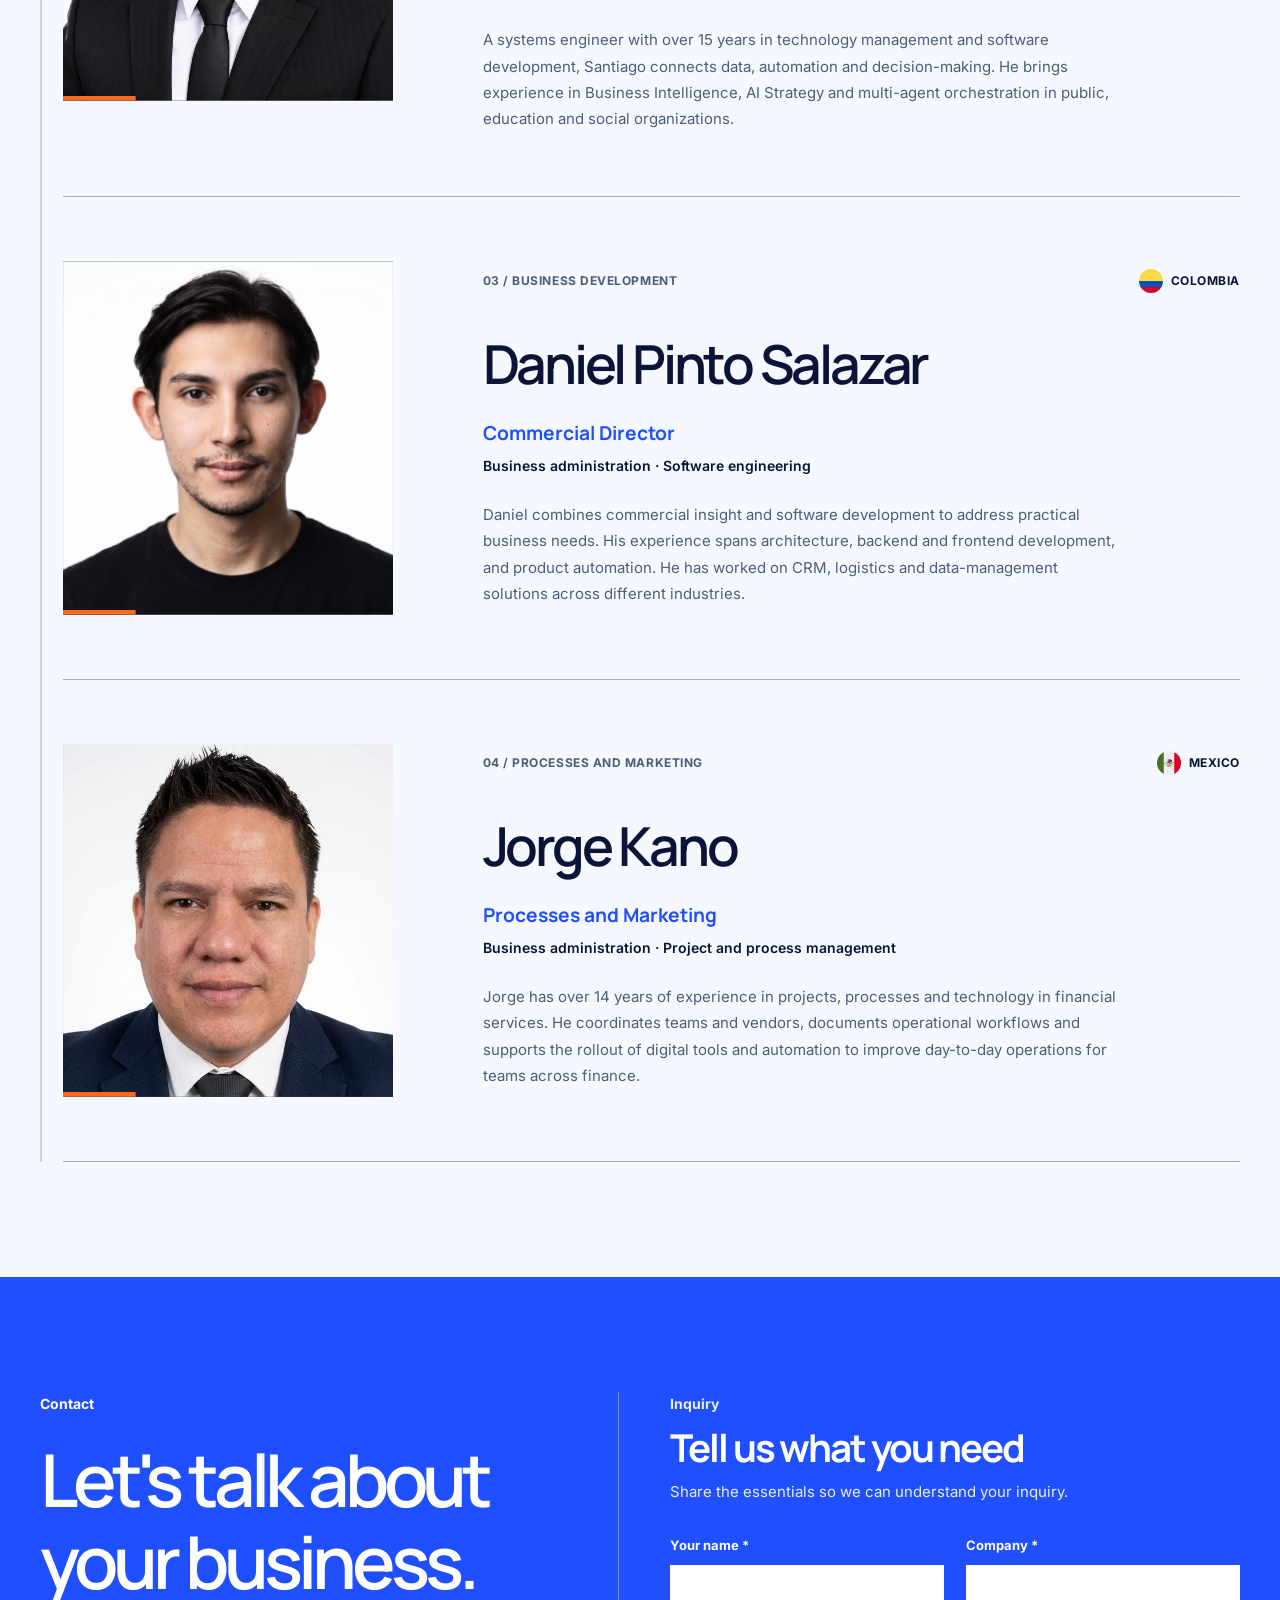
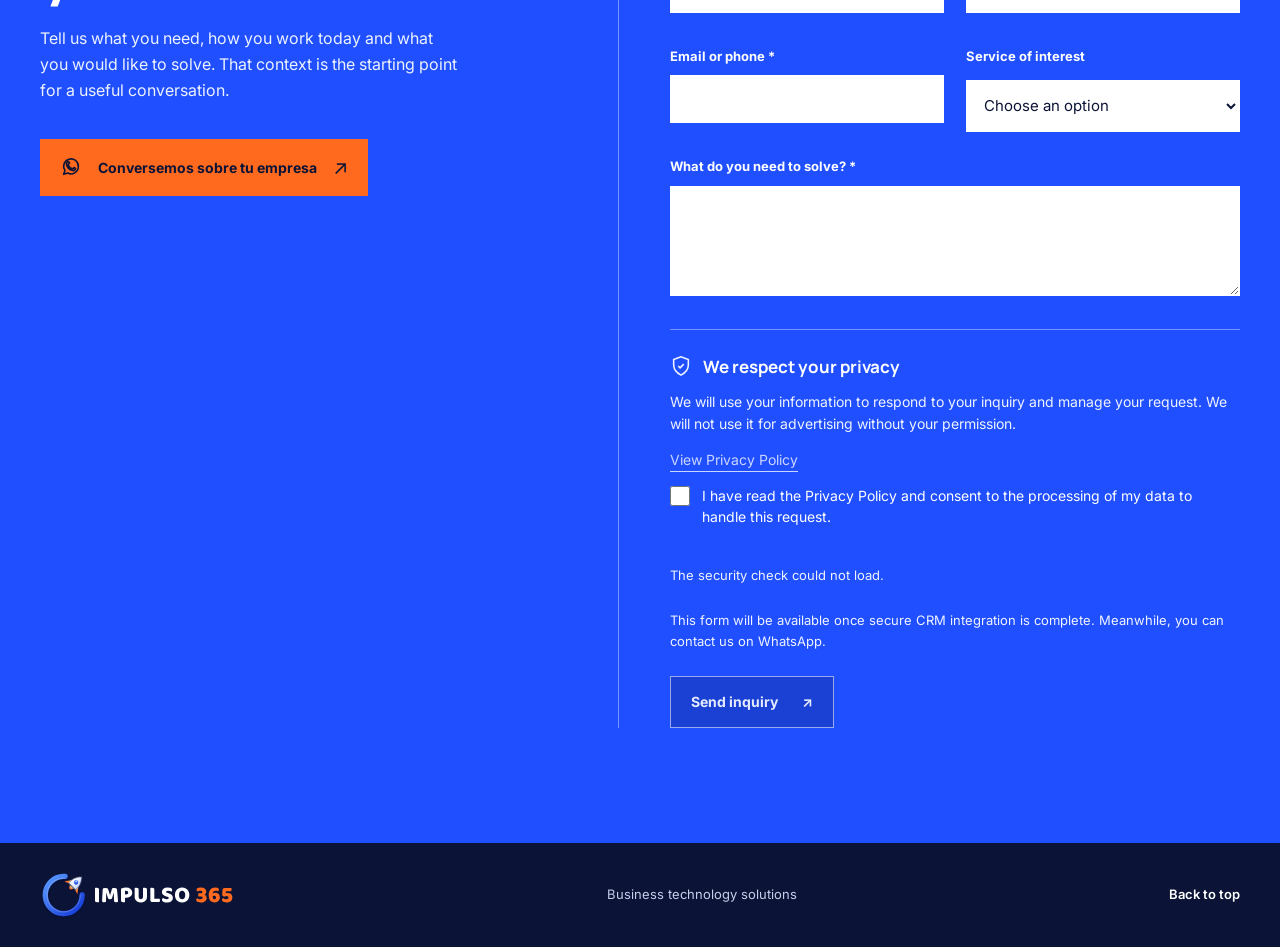
==== commit 04486fae: "Configure public Turnstile site key" ====
--- a/en/index.html
+++ b/en/index.html
@@ -229,7 +229,7 @@
           </div>
           <div class="contact-form-wrap" id="formulario">
             <div class="form-heading"><p class="section-label">Inquiry</p><h3>Tell us what you need</h3><p>Share the essentials so we can understand your inquiry.</p></div>
-            <form class="inquiry-form" aria-describedby="form-status" data-turnstile-site-key="">
+            <form class="inquiry-form" aria-describedby="form-status" data-turnstile-site-key="0x4AAAAAAGCgT2oCuMBzQ0Ug">
               <div class="form-pair"><div class="form-field"><label for="inquiry-name">Your name <span aria-hidden="true">*</span></label><input id="inquiry-name" name="nombre" type="text" autocomplete="name" maxlength="80" aria-describedby="inquiry-name-error" required><span class="field-error" id="inquiry-name-error" aria-live="polite"> </span></div><div class="form-field"><label for="inquiry-company">Company <span aria-hidden="true">*</span></label><input id="inquiry-company" name="empresa" type="text" autocomplete="organization" maxlength="100" aria-describedby="inquiry-company-error" required><span class="field-error" id="inquiry-company-error" aria-live="polite"> </span></div></div>
               <div class="form-pair"><div class="form-field"><label for="inquiry-contact">Email or phone <span aria-hidden="true">*</span></label><input id="inquiry-contact" name="contacto" type="text" autocomplete="off" maxlength="120" aria-describedby="inquiry-contact-error" required><span class="field-error" id="inquiry-contact-error" aria-live="polite"> </span></div><div class="form-field"><label for="inquiry-service">Service of interest</label><select id="inquiry-service" name="servicio"><option value="">Choose an option</option><option value="presencia-digital">Digital presence</option><option value="automatizacion">Automation</option><option value="ia-analisis">Artificial intelligence and analytics</option><option value="software-medida">Custom software</option><option value="solucion-sector">Industry solution</option><option value="indefinido">I'm not sure yet</option></select></div></div>
               <div class="form-field"><label for="inquiry-message">What do you need to solve? <span aria-hidden="true">*</span></label><textarea id="inquiry-message" name="mensaje" rows="4" maxlength="1200" aria-describedby="inquiry-message-error" required></textarea><span class="field-error" id="inquiry-message-error" aria-live="polite"> </span></div>
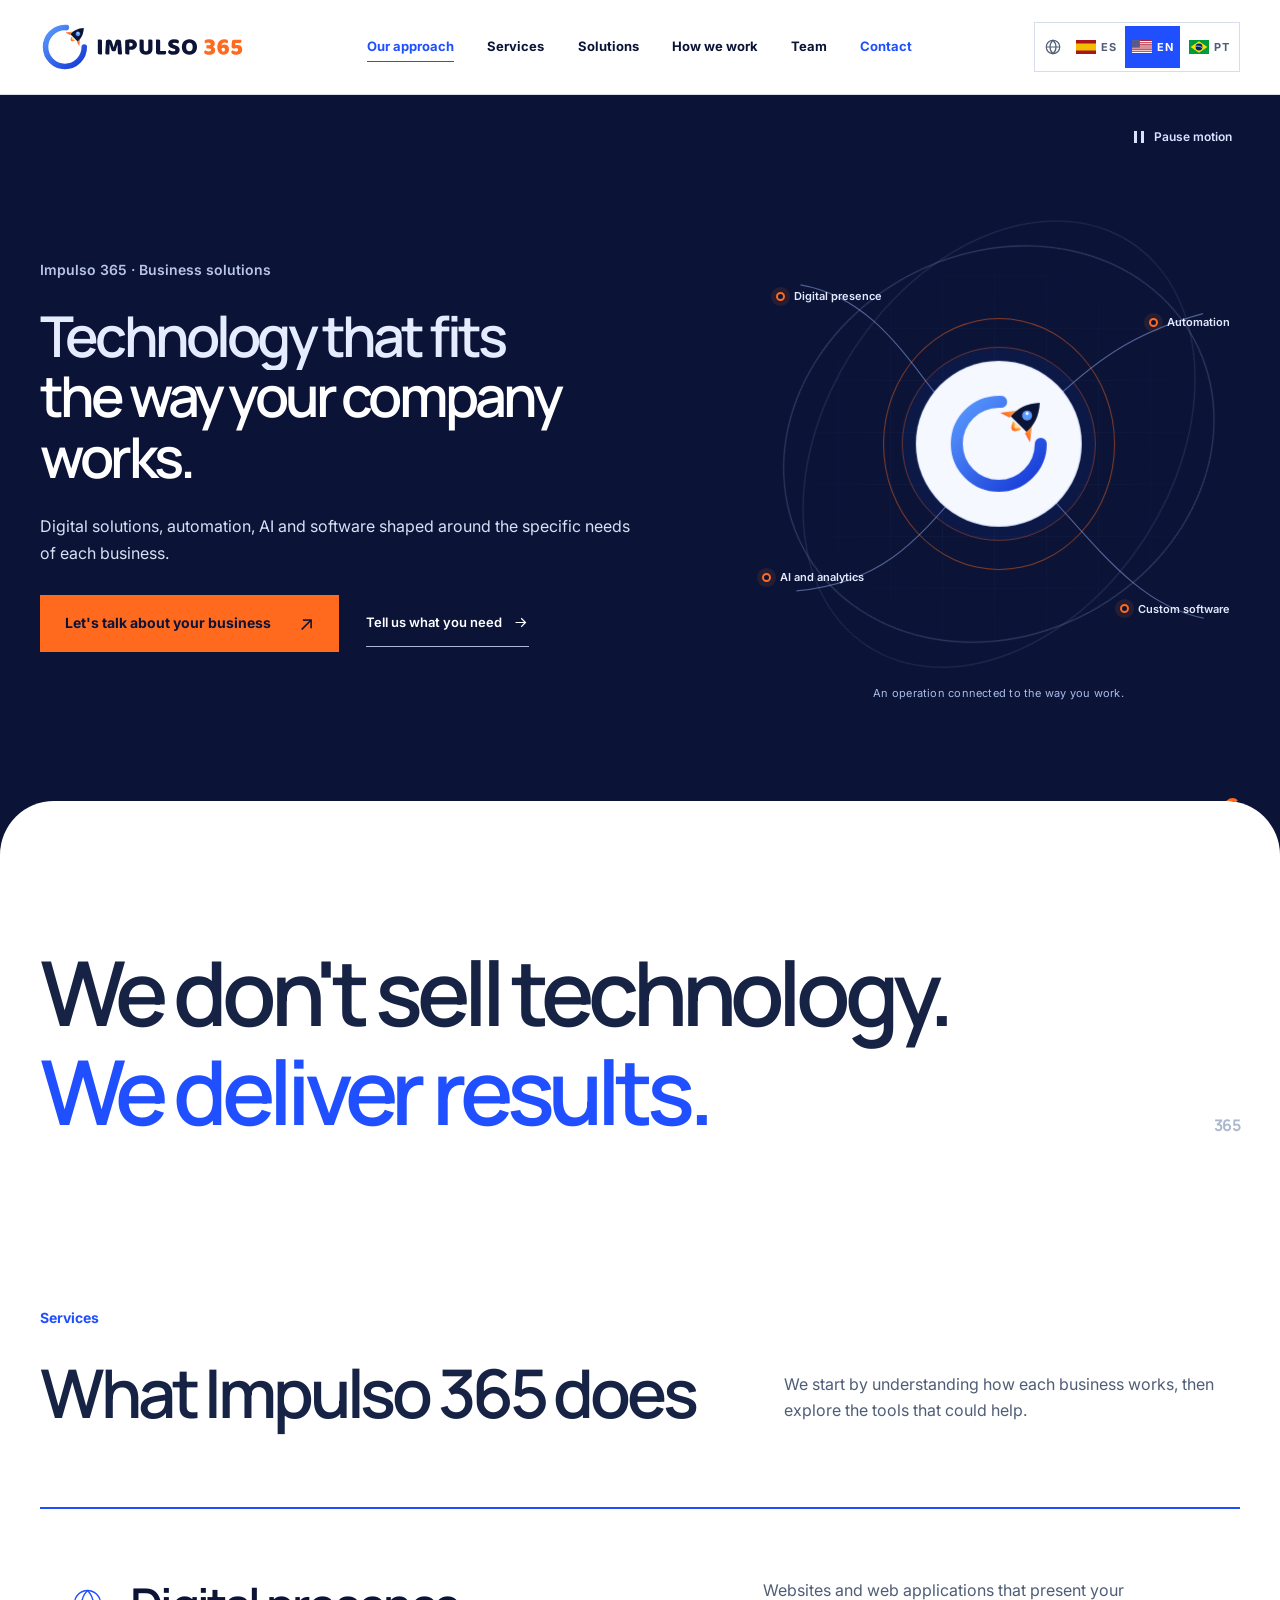
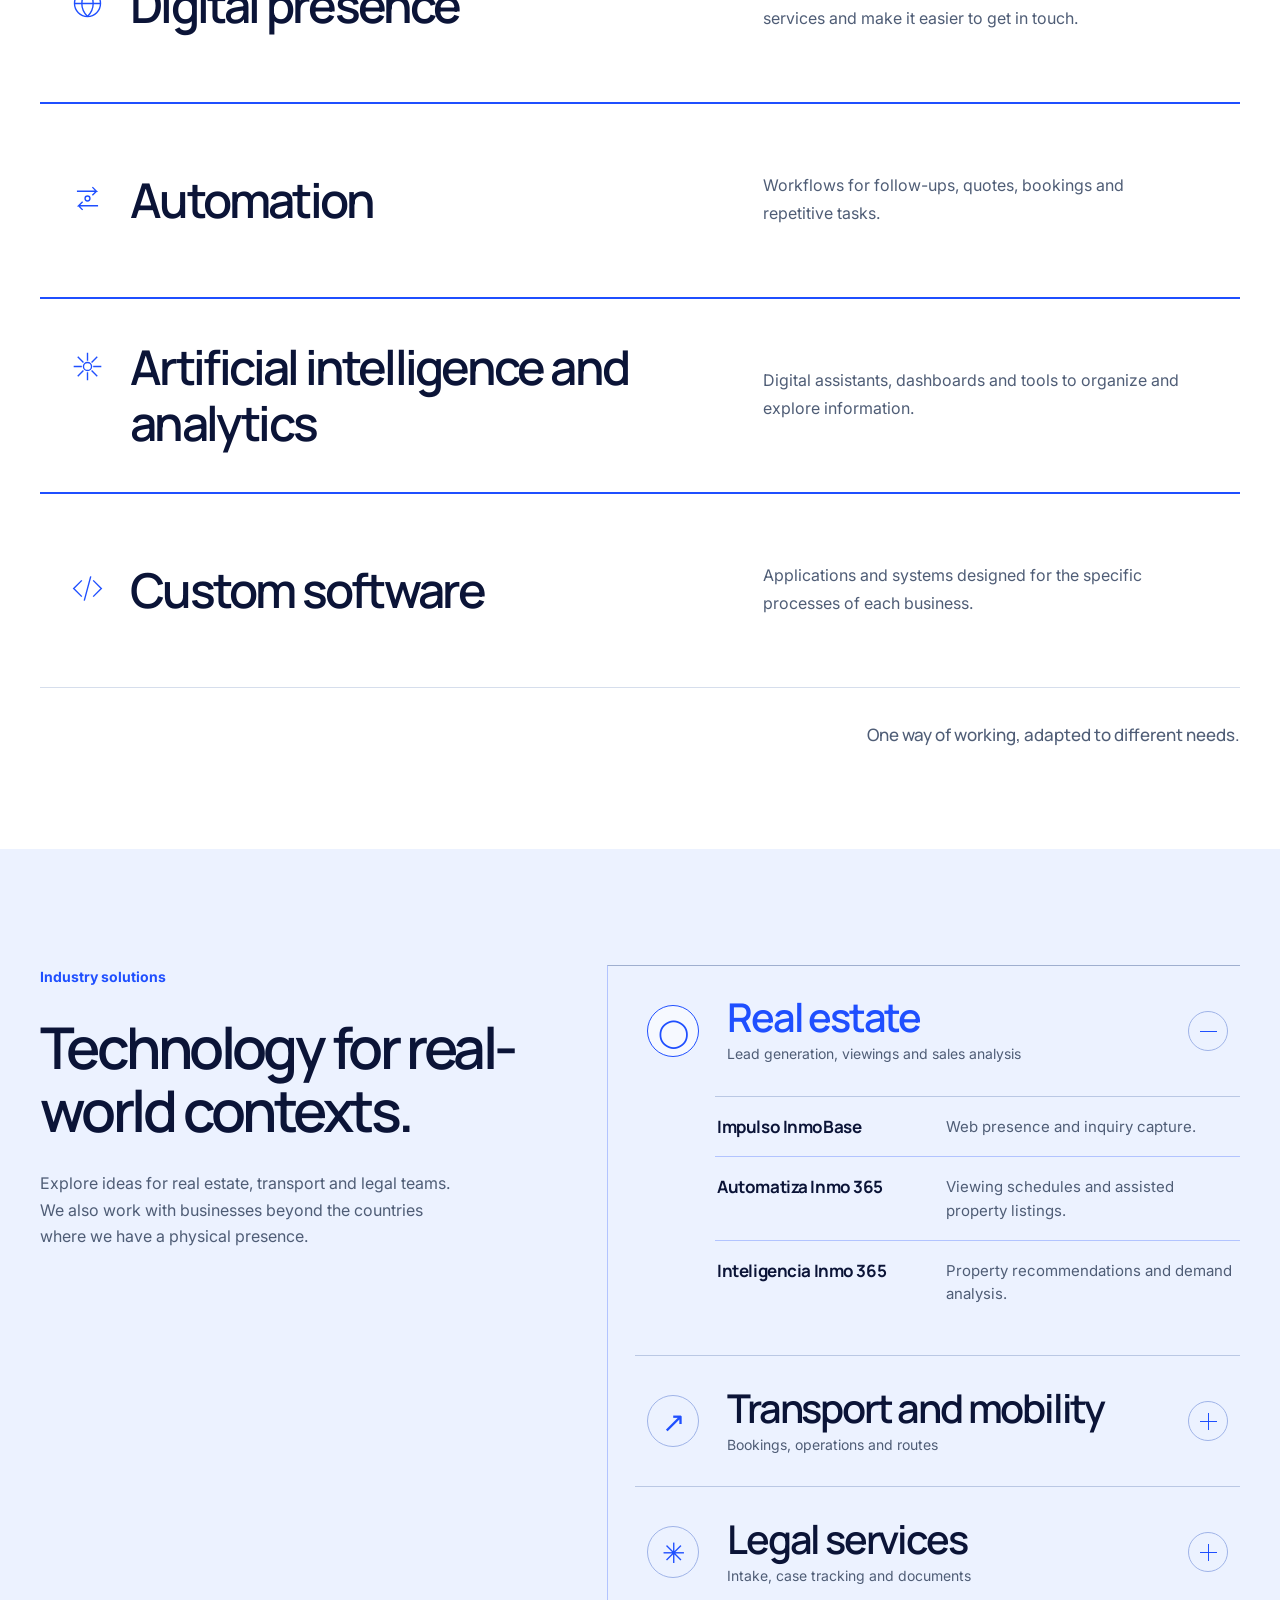
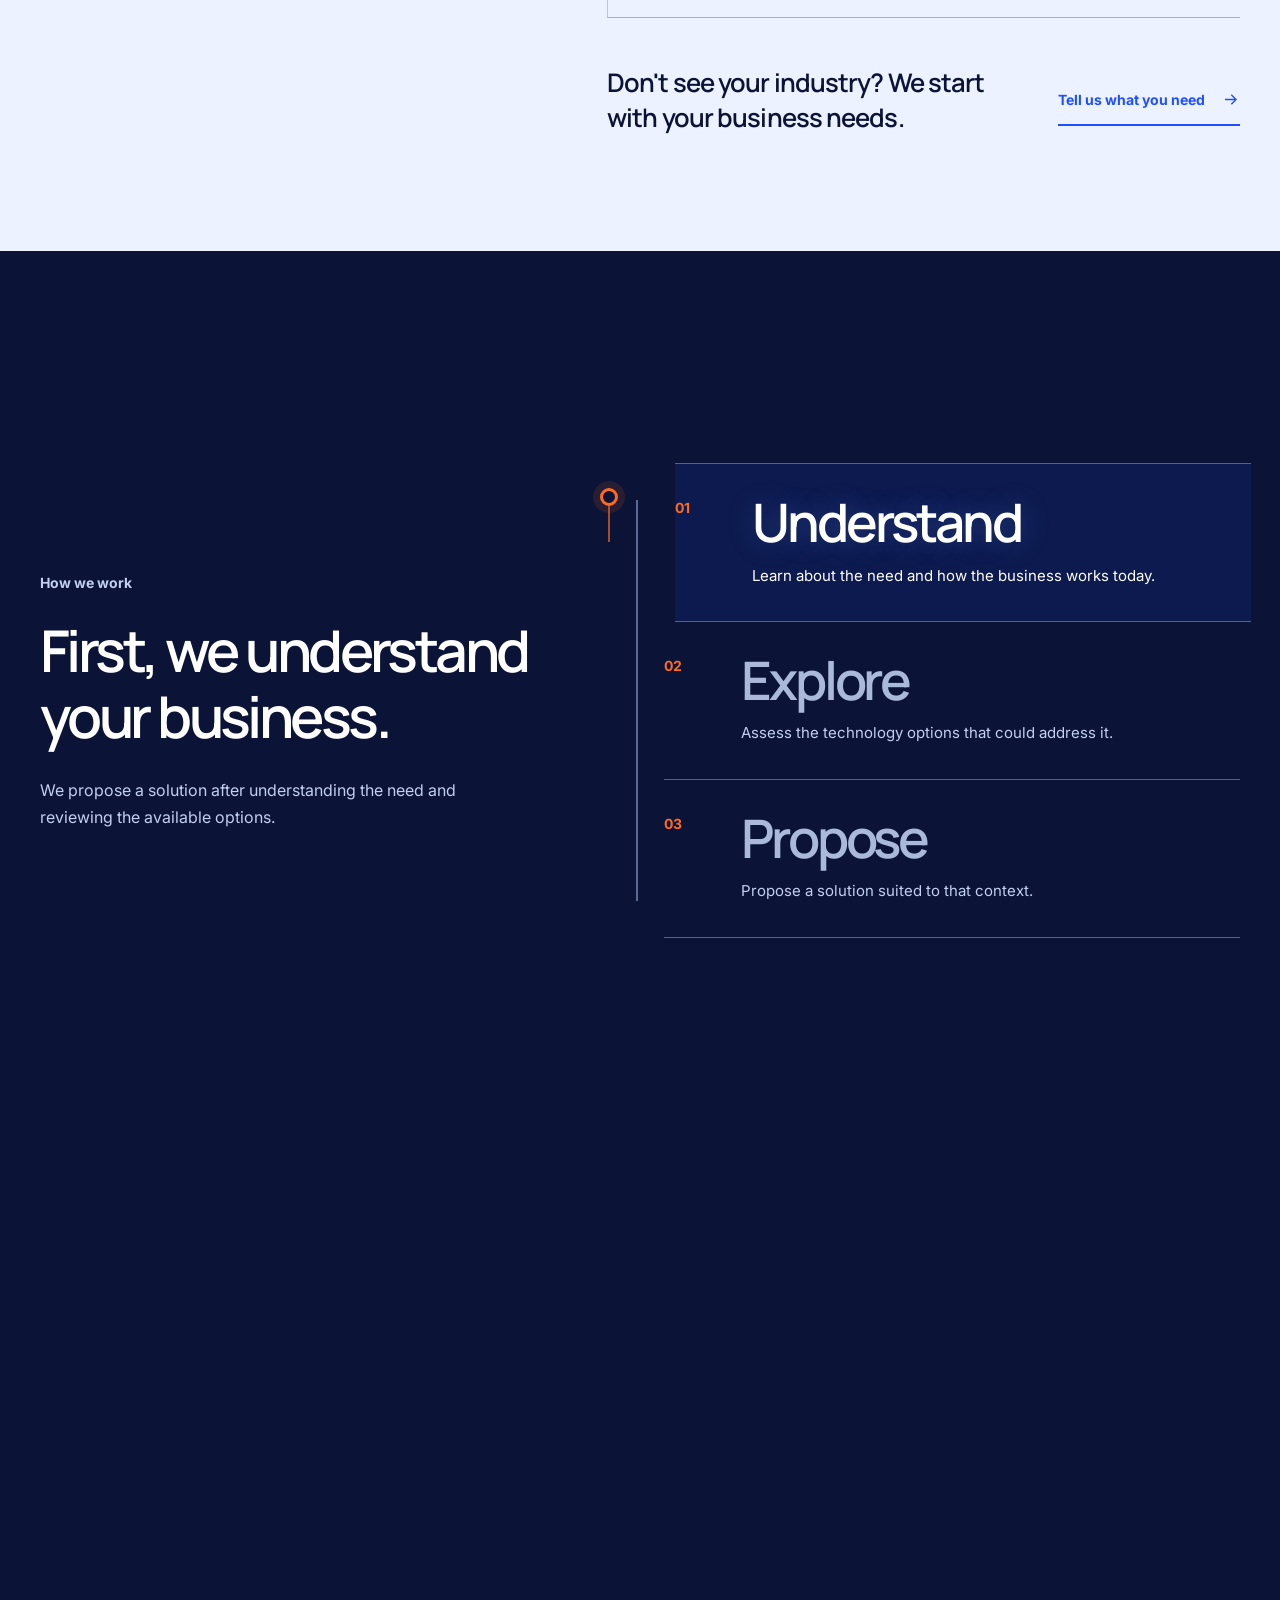
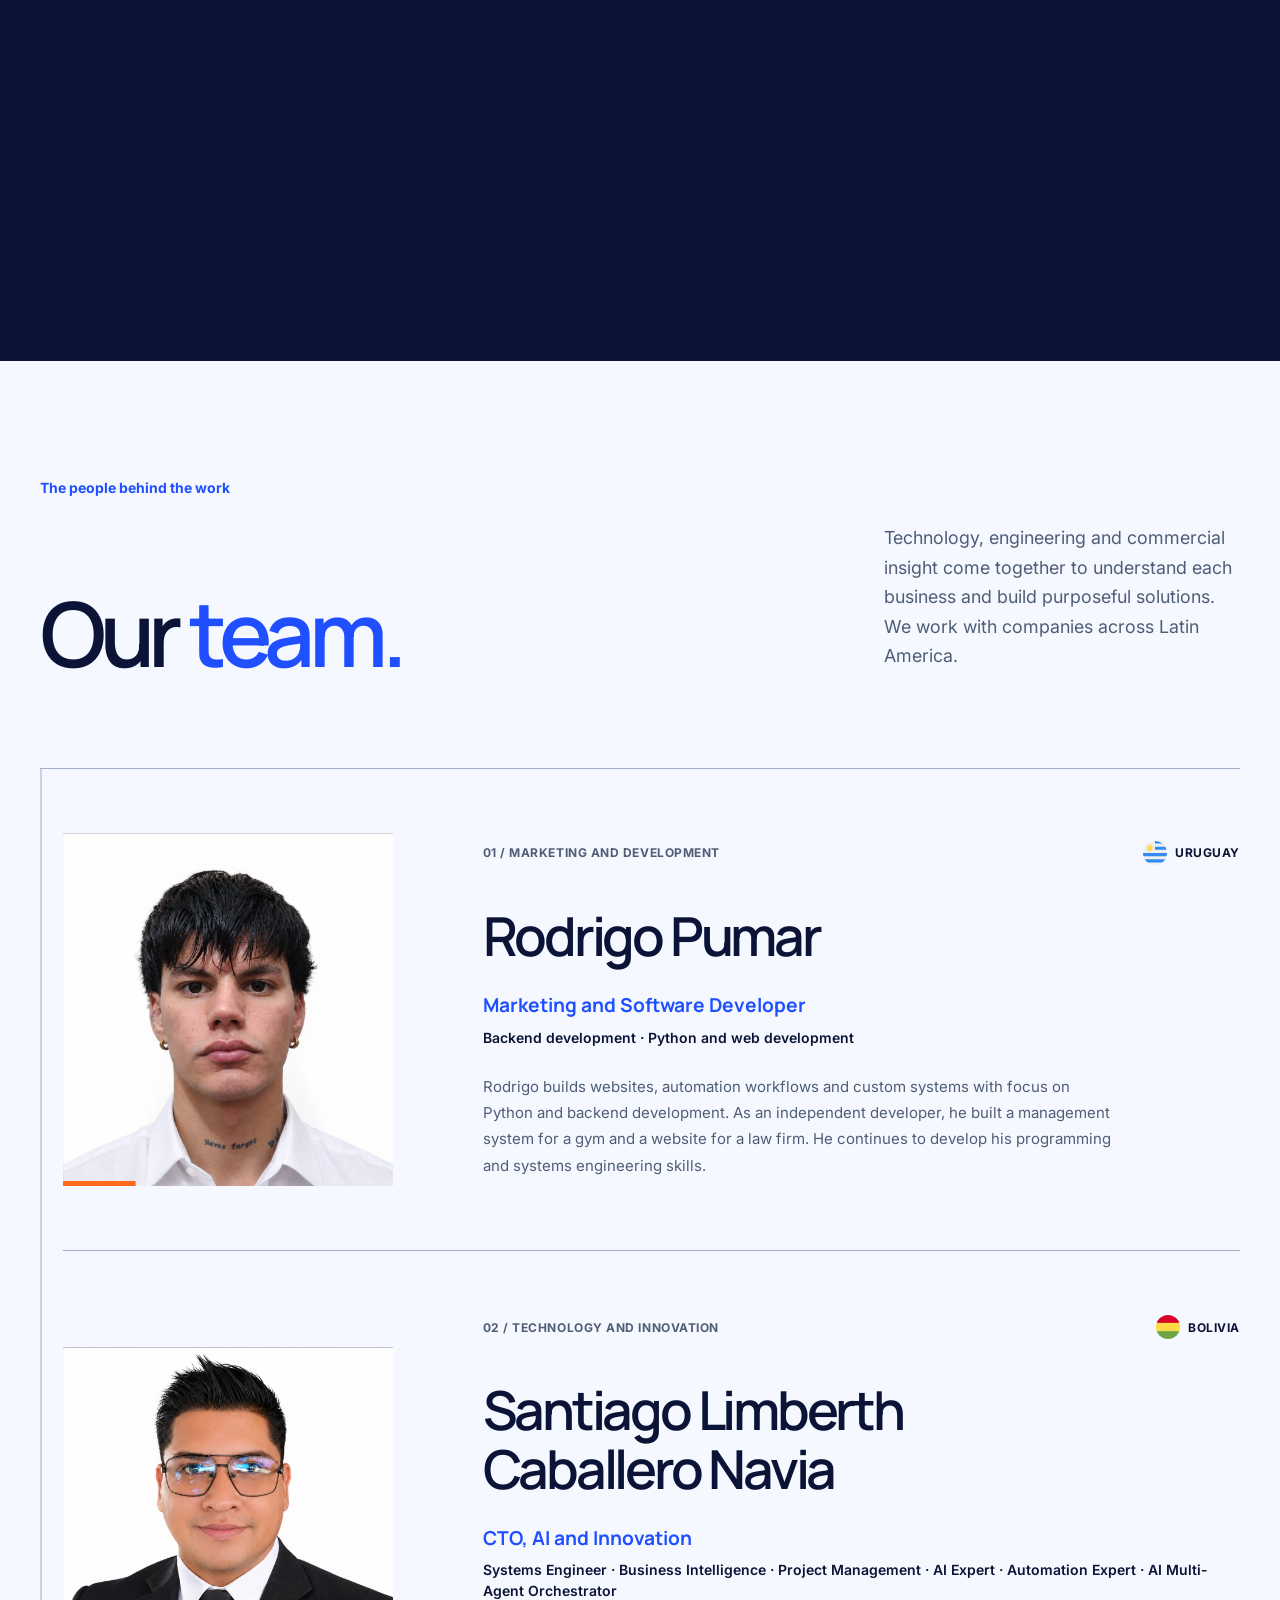
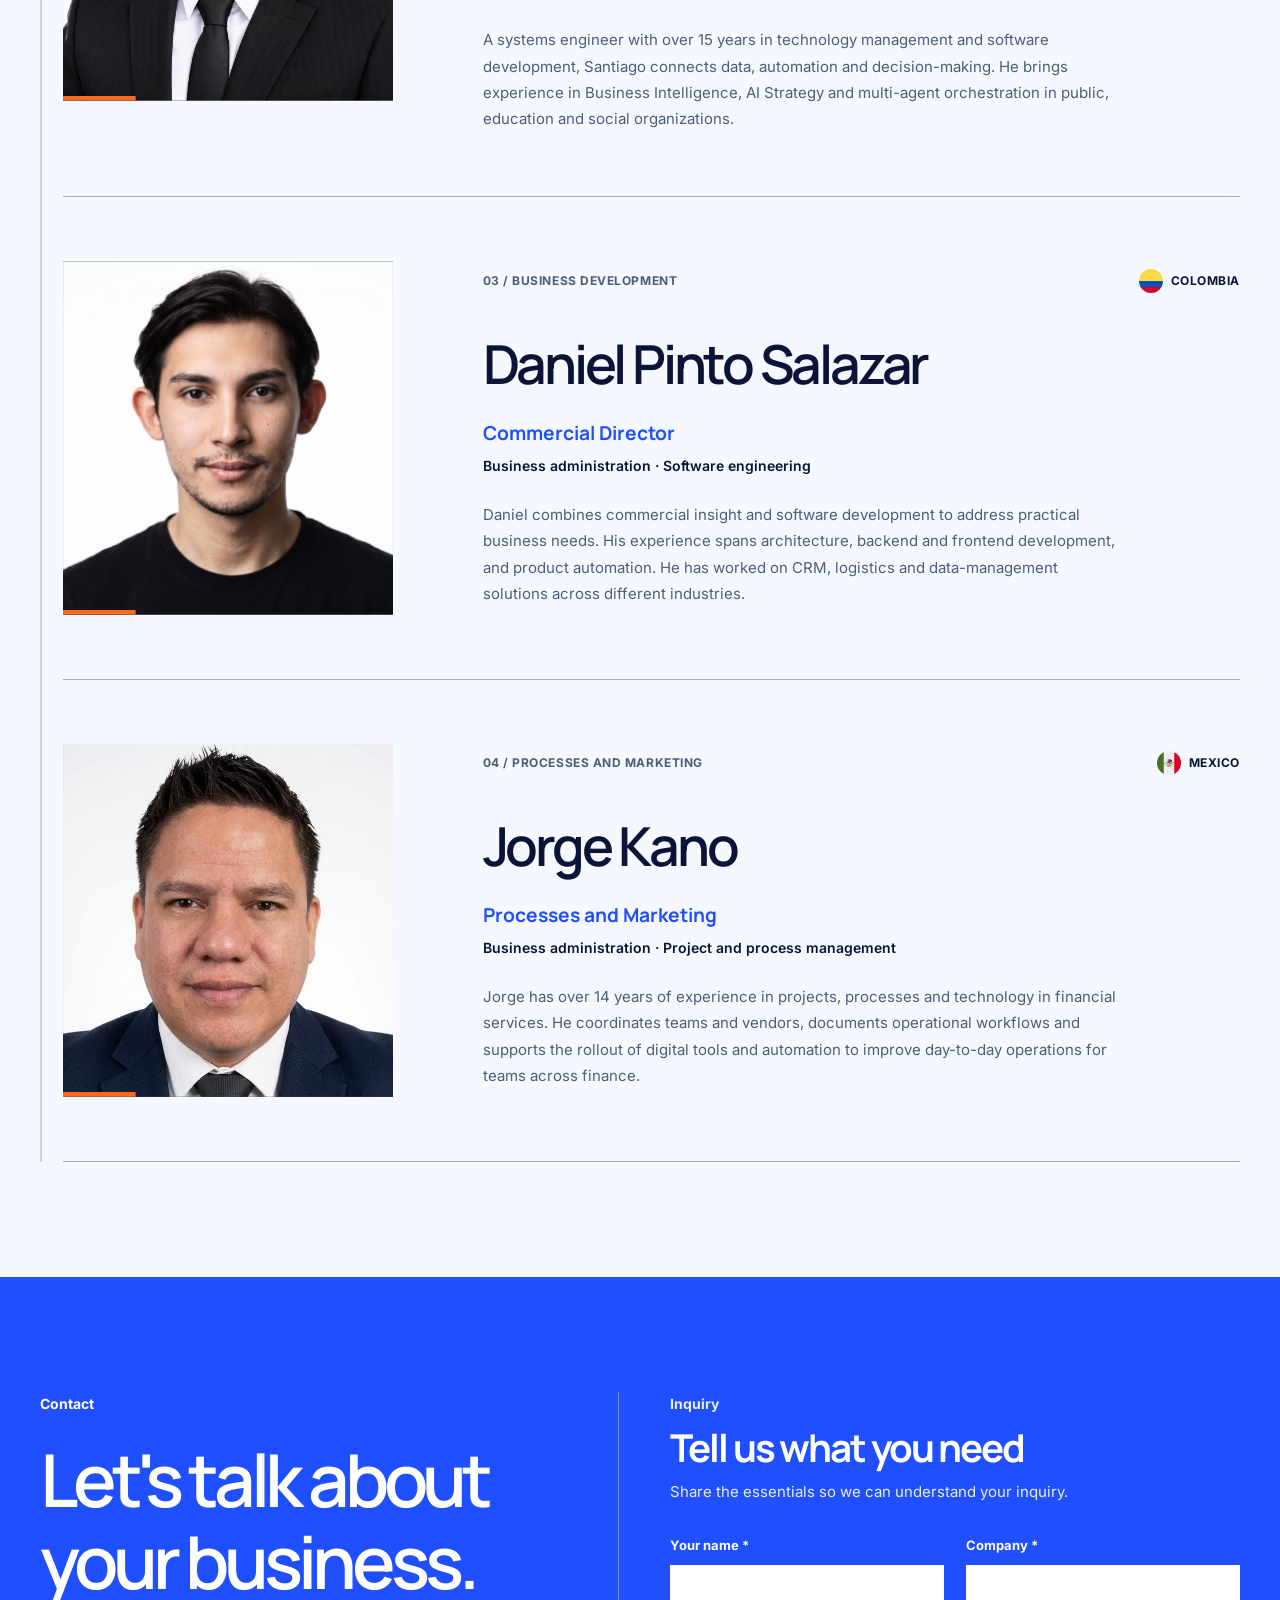
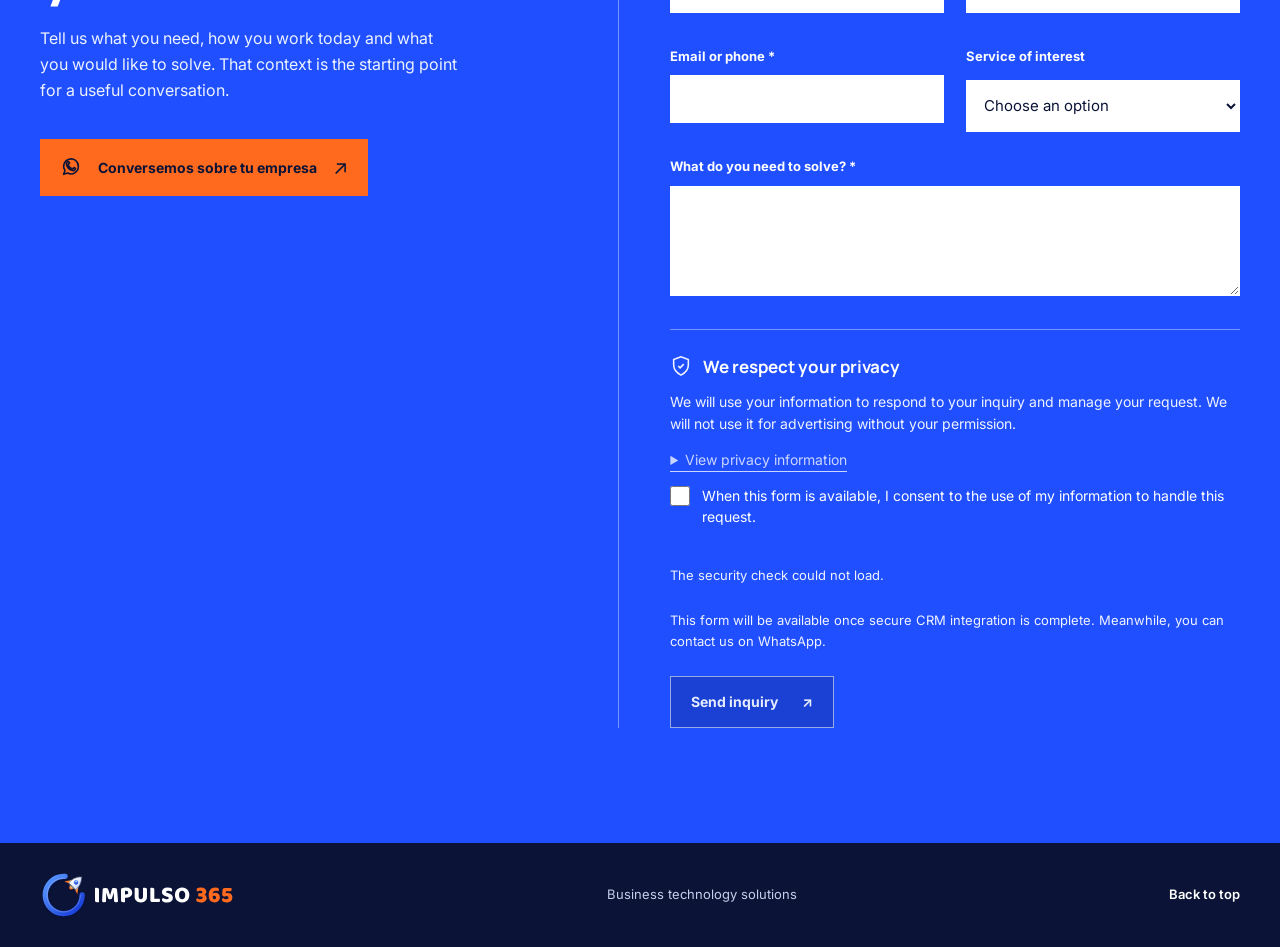
==== commit e2a05839: "Clarify privacy information and Turnstile domain errors" ====
--- a/en/index.html
+++ b/en/index.html
@@ -233,7 +233,7 @@
               <div class="form-pair"><div class="form-field"><label for="inquiry-name">Your name <span aria-hidden="true">*</span></label><input id="inquiry-name" name="nombre" type="text" autocomplete="name" maxlength="80" aria-describedby="inquiry-name-error" required><span class="field-error" id="inquiry-name-error" aria-live="polite"> </span></div><div class="form-field"><label for="inquiry-company">Company <span aria-hidden="true">*</span></label><input id="inquiry-company" name="empresa" type="text" autocomplete="organization" maxlength="100" aria-describedby="inquiry-company-error" required><span class="field-error" id="inquiry-company-error" aria-live="polite"> </span></div></div>
               <div class="form-pair"><div class="form-field"><label for="inquiry-contact">Email or phone <span aria-hidden="true">*</span></label><input id="inquiry-contact" name="contacto" type="text" autocomplete="off" maxlength="120" aria-describedby="inquiry-contact-error" required><span class="field-error" id="inquiry-contact-error" aria-live="polite"> </span></div><div class="form-field"><label for="inquiry-service">Service of interest</label><select id="inquiry-service" name="servicio"><option value="">Choose an option</option><option value="presencia-digital">Digital presence</option><option value="automatizacion">Automation</option><option value="ia-analisis">Artificial intelligence and analytics</option><option value="software-medida">Custom software</option><option value="solucion-sector">Industry solution</option><option value="indefinido">I'm not sure yet</option></select></div></div>
               <div class="form-field"><label for="inquiry-message">What do you need to solve? <span aria-hidden="true">*</span></label><textarea id="inquiry-message" name="mensaje" rows="4" maxlength="1200" aria-describedby="inquiry-message-error" required></textarea><span class="field-error" id="inquiry-message-error" aria-live="polite"> </span></div>
-              <div class="form-privacy"><div class="form-privacy-heading"><svg viewbox="0 0 24 24" fill="none" stroke="currentColor" stroke-width="1.7" aria-hidden="true"><path d="M12 2 4 5v6c0 5 3.4 8.6 8 11 4.6-2.4 8-6 8-11V5l-8-3Z"></path><path d="m9 12 2 2 4-4"></path></svg><h4>We respect your privacy</h4></div><p>We will use your information to respond to your inquiry and manage your request. We will not use it for advertising without your permission.</p><span class="privacy-link" aria-disabled="true">View Privacy Policy</span><label class="privacy-consent" for="inquiry-consent"><input id="inquiry-consent" name="consentimientoAceptado" type="checkbox" aria-describedby="inquiry-consent-error" required><span>I have read the Privacy Policy and consent to the processing of my data to handle this request.</span></label><span class="field-error" id="inquiry-consent-error" aria-live="polite"> </span></div>
+              <div class="form-privacy"><div class="form-privacy-heading"><svg viewbox="0 0 24 24" fill="none" stroke="currentColor" stroke-width="1.7" aria-hidden="true"><path d="M12 2 4 5v6c0 5 3.4 8.6 8 11 4.6-2.4 8-6 8-11V5l-8-3Z"></path><path d="m9 12 2 2 4-4"></path></svg><h4>We respect your privacy</h4></div><p>We will use your information to respond to your inquiry and manage your request. We will not use it for advertising without your permission.</p><details class="privacy-details"><summary class="privacy-link">View privacy information</summary><p>This form does not yet send or store inquiries. Once enabled, the information you enter will be used to respond to your inquiry and protect the form against abuse. The full Privacy Policy is pending approval. For now, you can contact us on WhatsApp.</p></details><label class="privacy-consent" for="inquiry-consent"><input id="inquiry-consent" name="consentimientoAceptado" type="checkbox" aria-describedby="inquiry-consent-error" required><span>When this form is available, I consent to the use of my information to handle this request.</span></label><span class="field-error" id="inquiry-consent-error" aria-live="polite"> </span></div>
               <div class="form-honeypot" aria-hidden="true"><label for="inquiry-website">Website</label><input id="inquiry-website" name="website" type="text" tabindex="-1" autocomplete="off"></div>
               <div class="turnstile-container" aria-hidden="true"></div><p class="turnstile-status" role="status">Security verification will be activated before this form becomes available.</p>
               <p class="form-status" id="form-status" role="status">This form will be available once secure CRM integration is complete. Meanwhile, you can contact us on WhatsApp.</p>
--- a/styles.css
+++ b/styles.css
@@ -398,6 +398,9 @@
 .form-privacy-heading h4 { margin: 0; color: #fff; font: 700 17px Manrope,Arial,sans-serif; }
 .form-privacy p { margin: 0; font-size: 14px; line-height: 1.6; }
 .privacy-link { width: fit-content; border-bottom: 1px solid currentColor; color: #f5f8ff; font-size: 14px; opacity: .8; }
+.privacy-details summary { cursor: pointer; }
+.privacy-details summary:hover,.privacy-details summary:focus-visible { opacity: 1; }
+.privacy-details p { margin-top: 12px; max-width: 58ch; }
 .privacy-consent { display: flex; align-items: flex-start; gap: 12px; color: #fff; font-size: 14px; line-height: 1.5; cursor: pointer; }
 .privacy-consent input { flex: none; width: 20px; height: 20px; margin: 1px 0 0; accent-color: var(--orange); }
 .form-honeypot { position: absolute; width: 1px; height: 1px; overflow: hidden; clip-path: inset(50%); white-space: nowrap; }
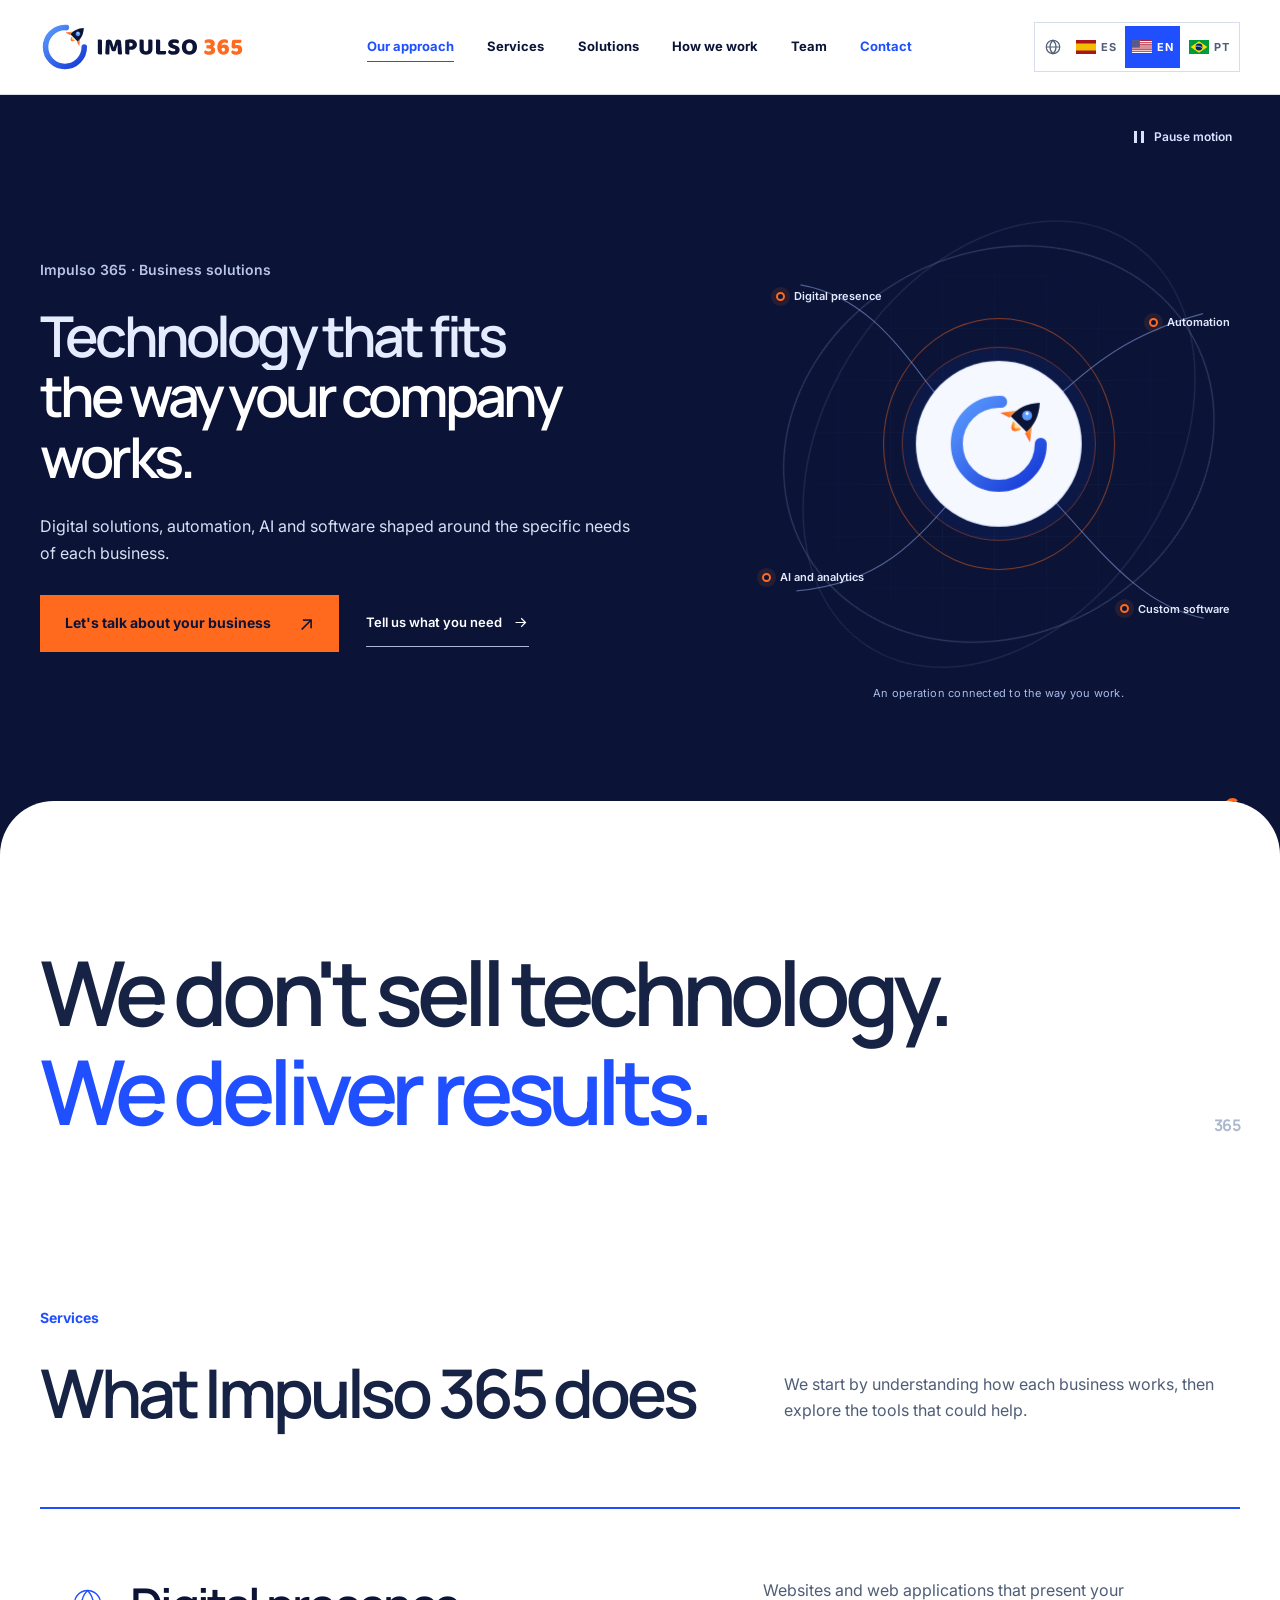
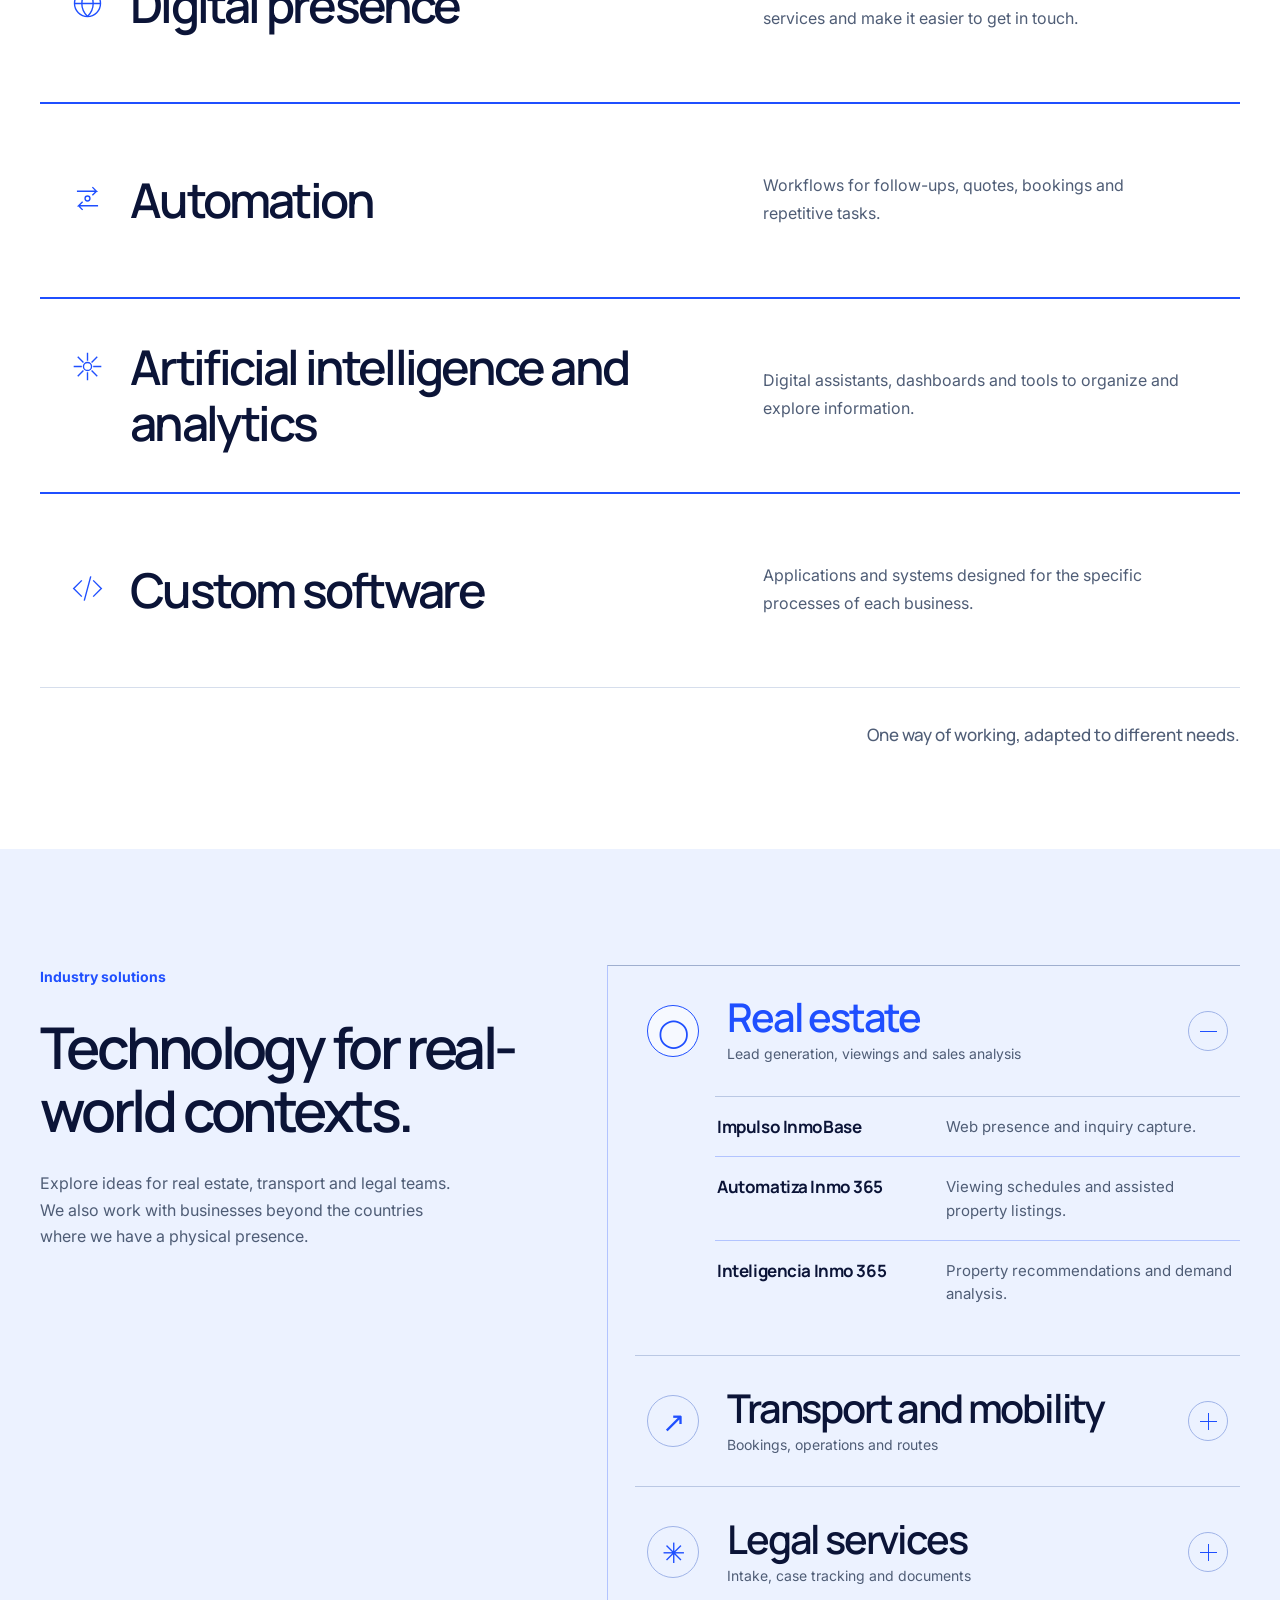
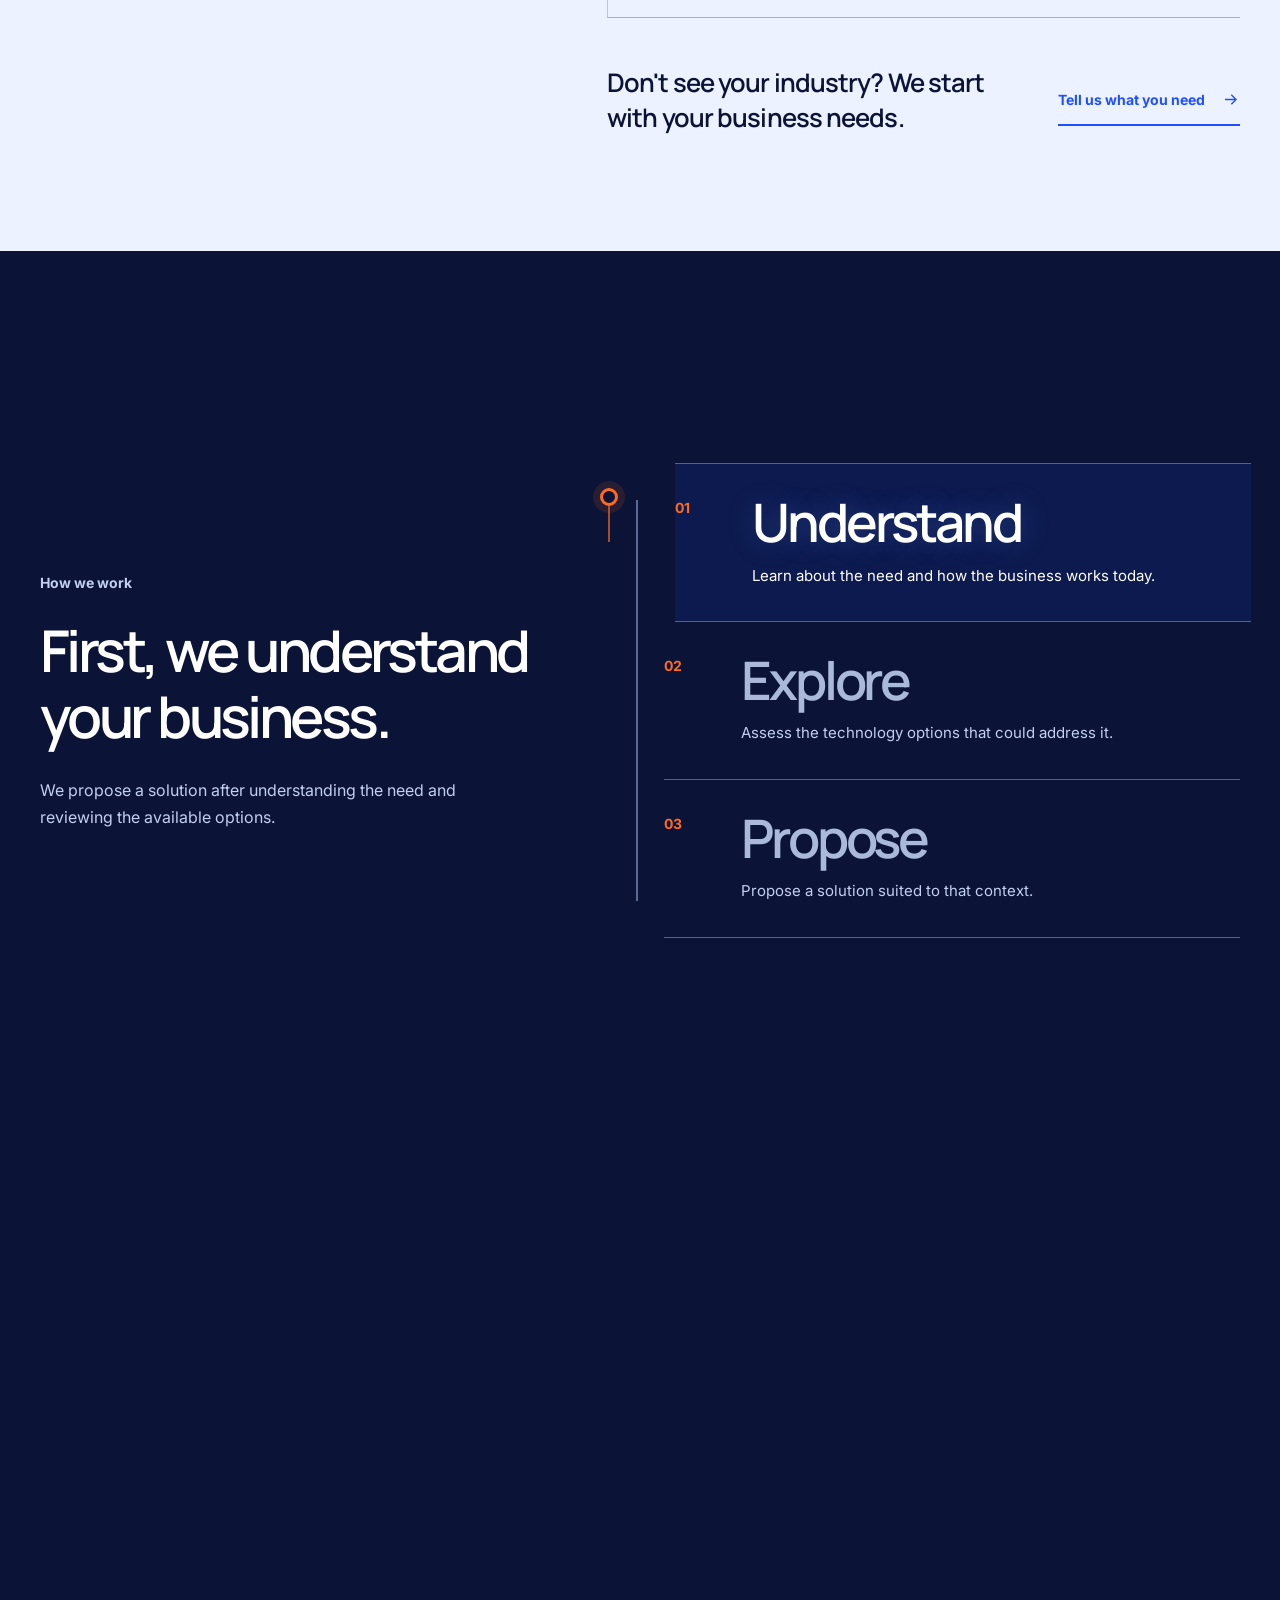
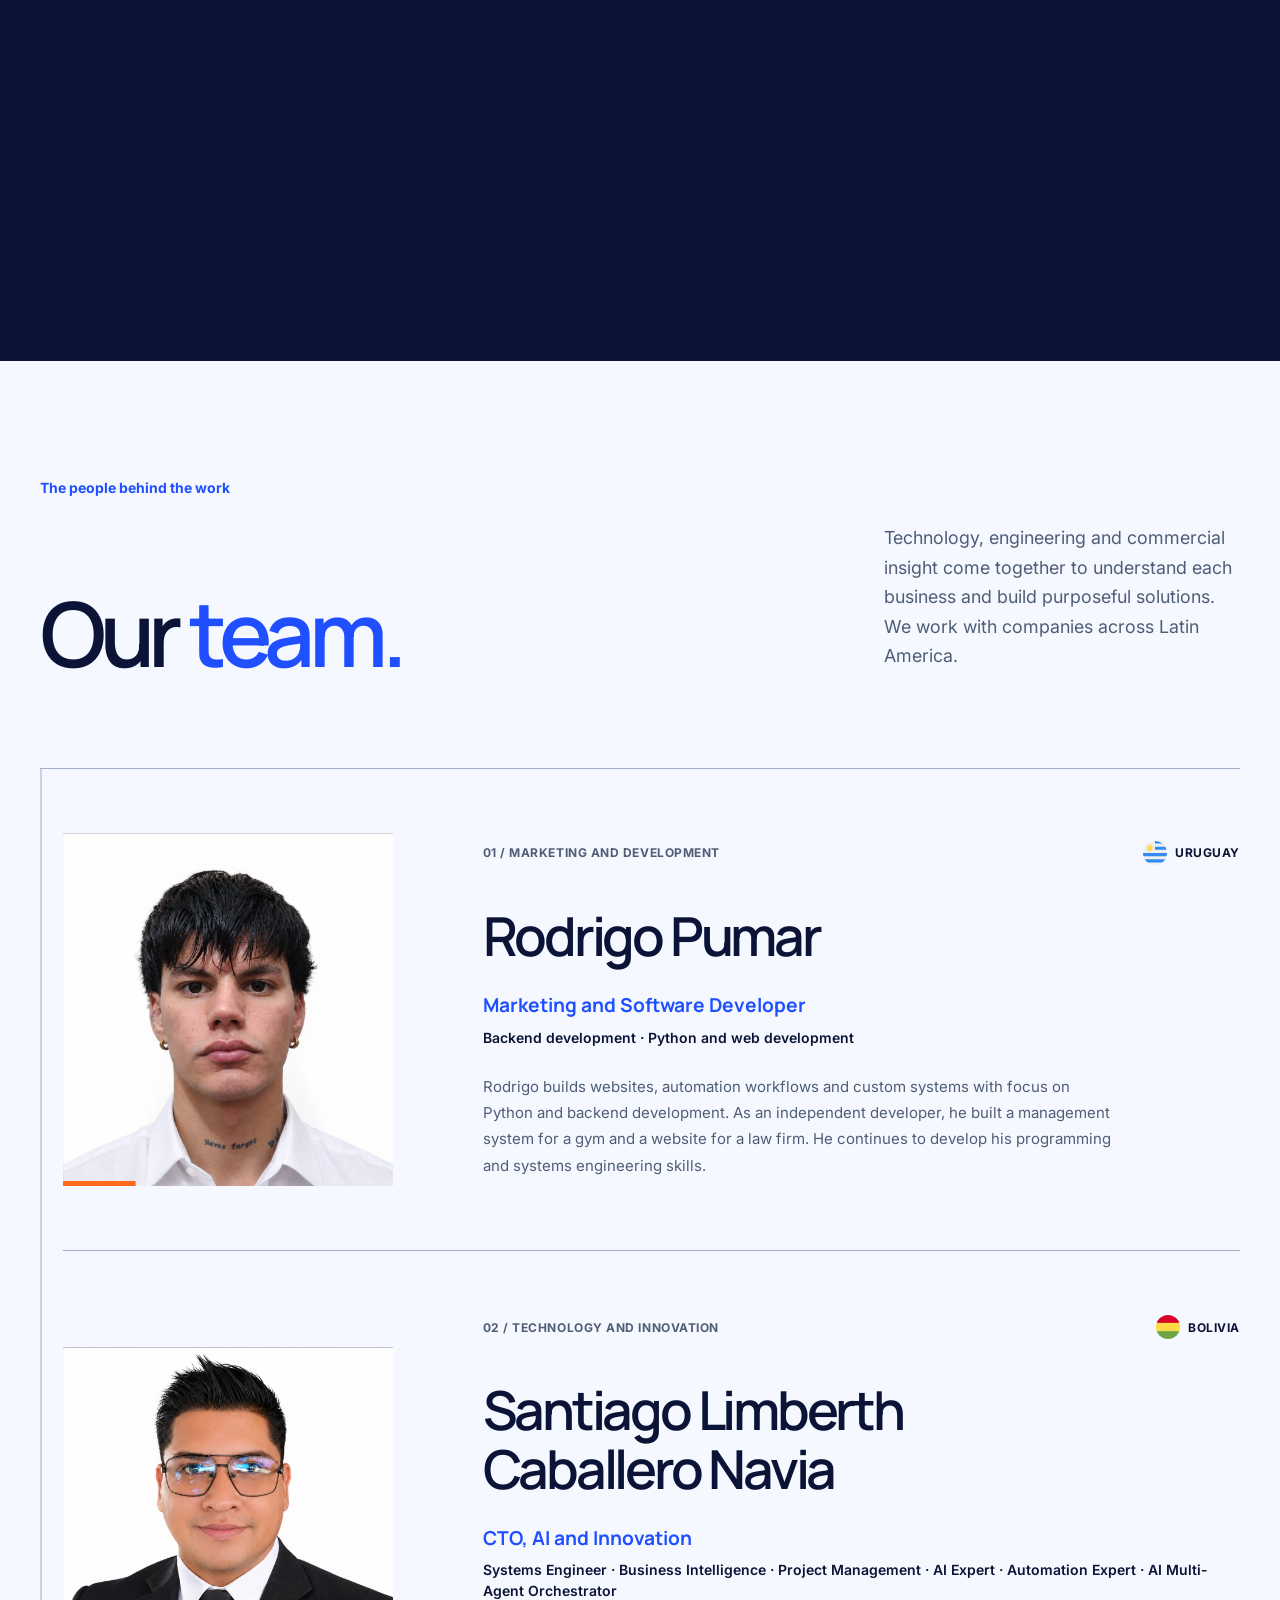
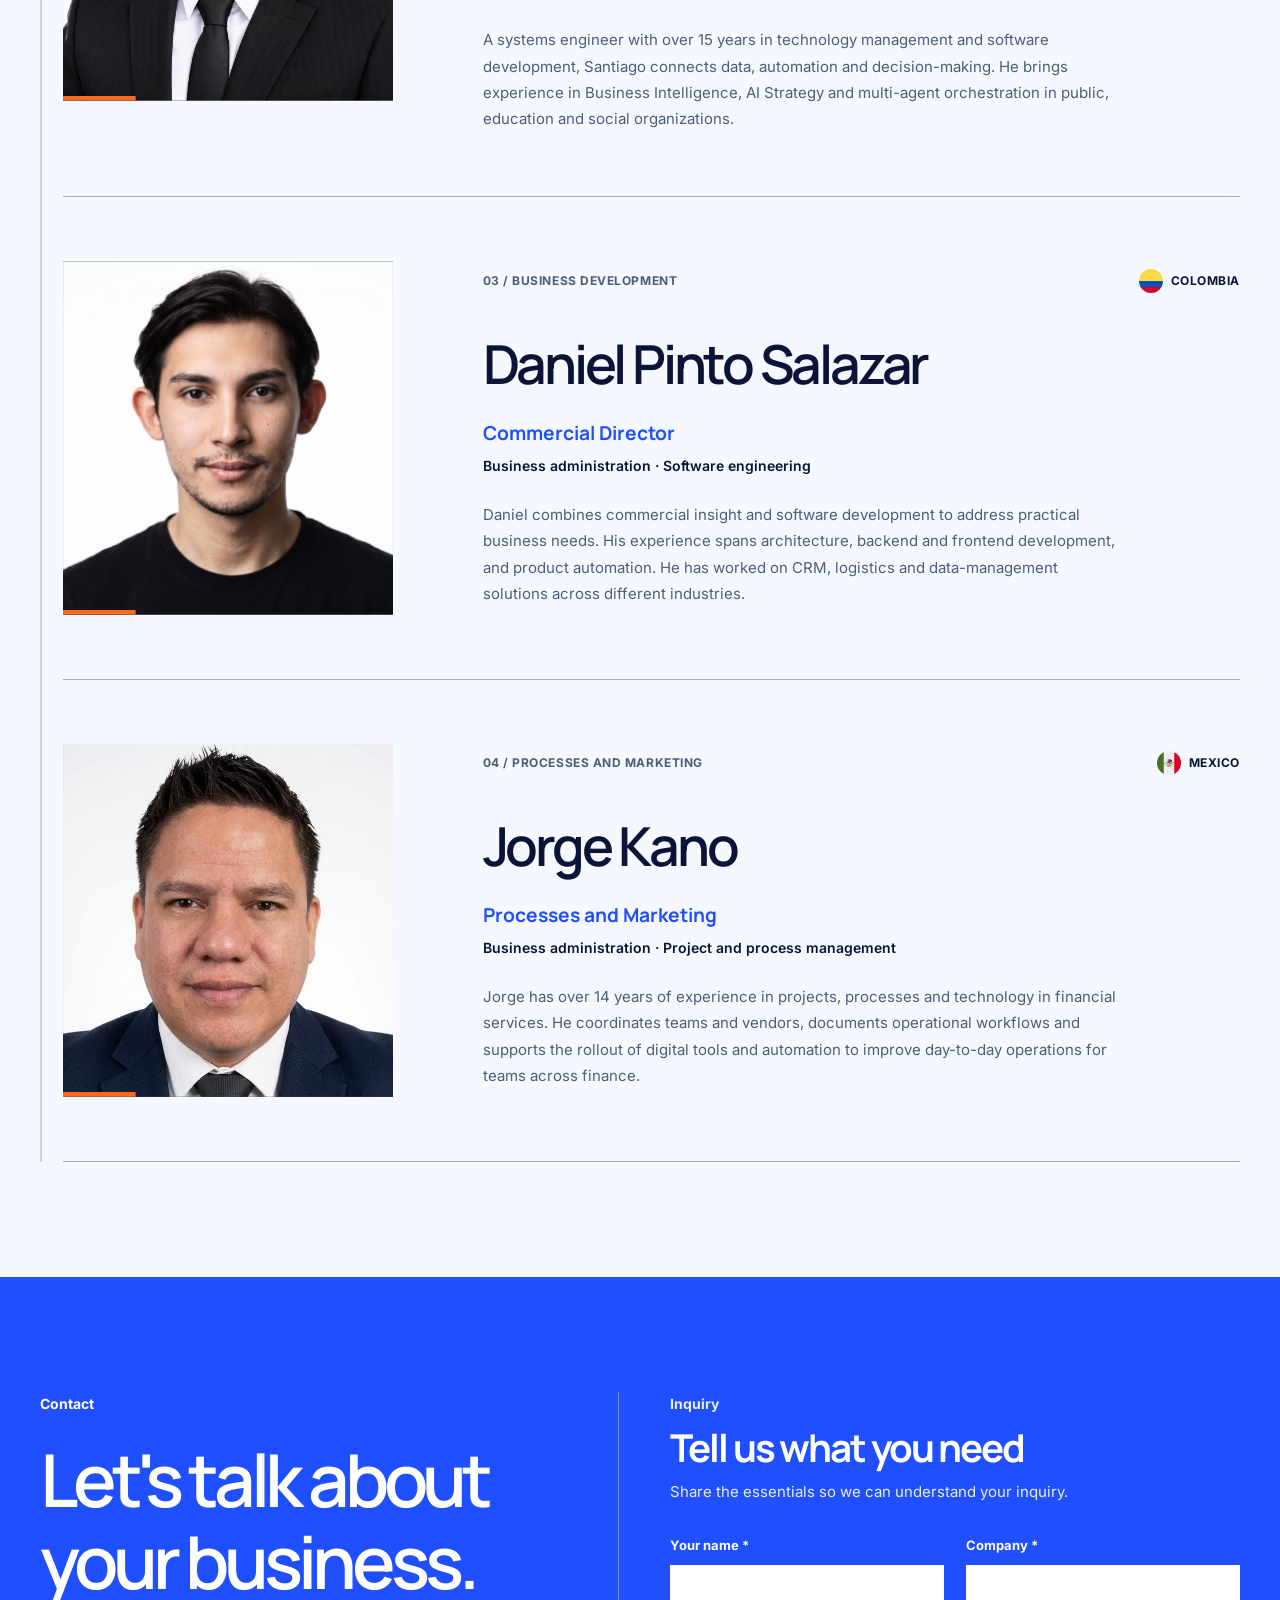
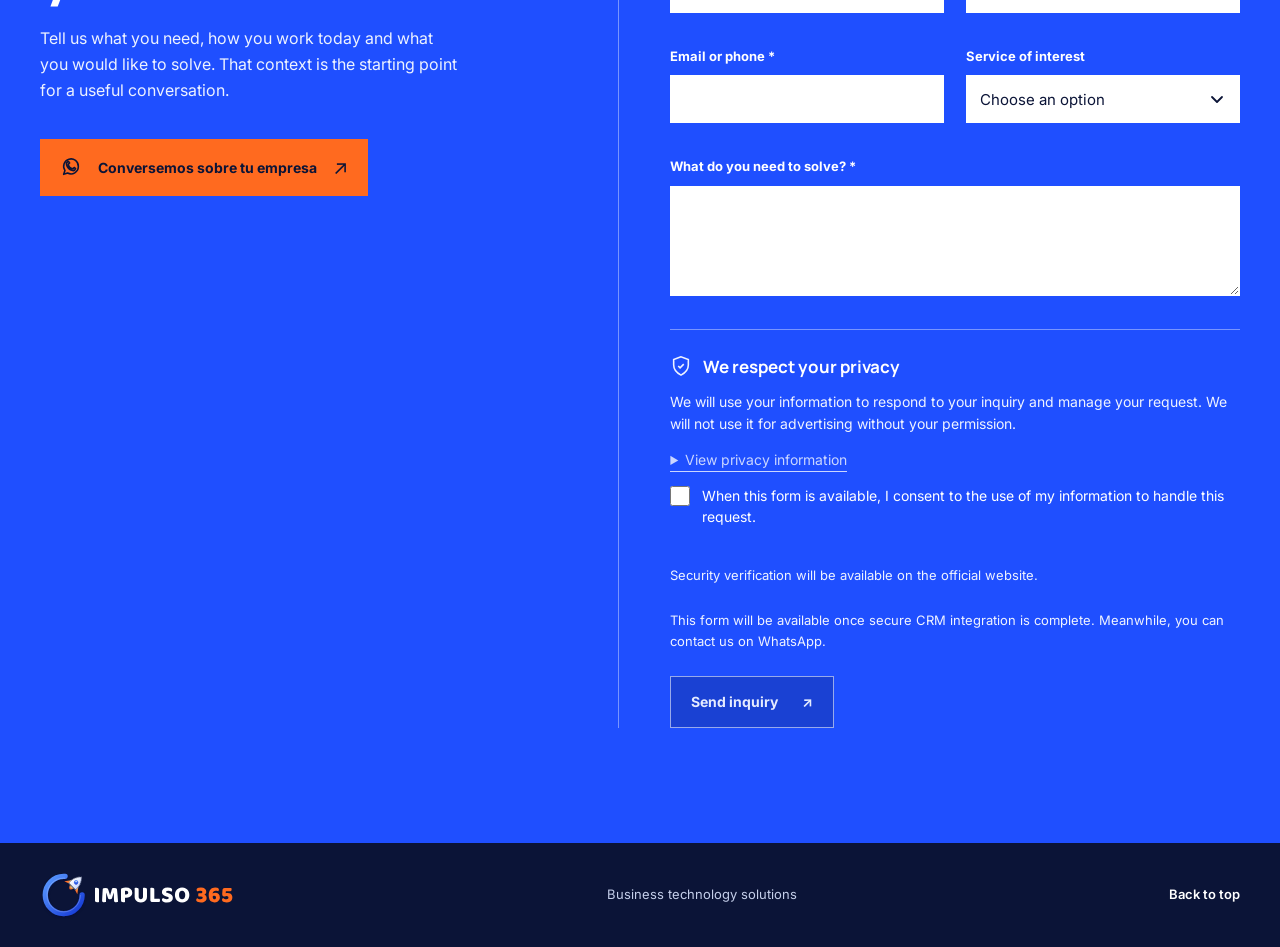
==== commit 83d285f8: "Align service select with contact field across browsers" ====
--- a/en/index.html
+++ b/en/index.html
@@ -37,7 +37,7 @@
     <link rel="preconnect" href="https://fonts.googleapis.com">
     <link rel="preconnect" href="https://fonts.gstatic.com" crossorigin>
     <link href="https://fonts.googleapis.com/css2?family=Inter:wght@400;500;600;700&amp;family=Manrope:wght@400;500;600;700;800&amp;display=swap" rel="stylesheet">
-    <link rel="stylesheet" href="../styles.css?v=20261112-i18n2">
+    <link rel="stylesheet" href="../styles.css?v=20261115-form-align">
     <script src="../main.js?v=20261112-i18n2" defer></script>
   </head>
   <body>
--- a/styles.css
+++ b/styles.css
@@ -385,9 +385,10 @@
 .form-heading > p:last-child { margin-bottom: 30px; color: #e9efff; font-size: 15px; }
 .inquiry-form { display: grid; gap: 24px; }
 .form-pair { display: grid; grid-template-columns: 1fr 1fr; gap: 22px; }
-.form-field { display: grid; gap: 8px; }
+.form-field { display: grid; align-content: start; gap: 8px; }
 .form-field label { color: var(--white); font-size: 13px; font-weight: 700; }
 .form-field input,.form-field select,.form-field textarea { width: 100%; min-height: 48px; padding: 11px 13px; border: 1px solid rgba(255,255,255,.48); border-radius: 0; outline: none; color: var(--navy); background: #fff; font: 400 15px/1.4 Inter,Arial,sans-serif; }
+.form-field select { -webkit-appearance: none; appearance: none; height: 48px; padding-right: 42px; background-image: url("data:image/svg+xml,%3Csvg xmlns='http://www.w3.org/2000/svg' width='16' height='16' viewBox='0 0 16 16' fill='none'%3E%3Cpath d='m3 6 5 5 5-5' stroke='%230B1437' stroke-width='1.8' stroke-linecap='round' stroke-linejoin='round'/%3E%3C/svg%3E"); background-repeat: no-repeat; background-position: right 14px center; }
 .form-field textarea { min-height: 110px; resize: vertical; }
 .form-field :is(input,select,textarea):focus-visible { outline: 3px solid var(--orange); outline-offset: 2px; }
 .field-error { display: block; min-height: 1px; color: #fff; font-size: 13px; line-height: 1.5; }
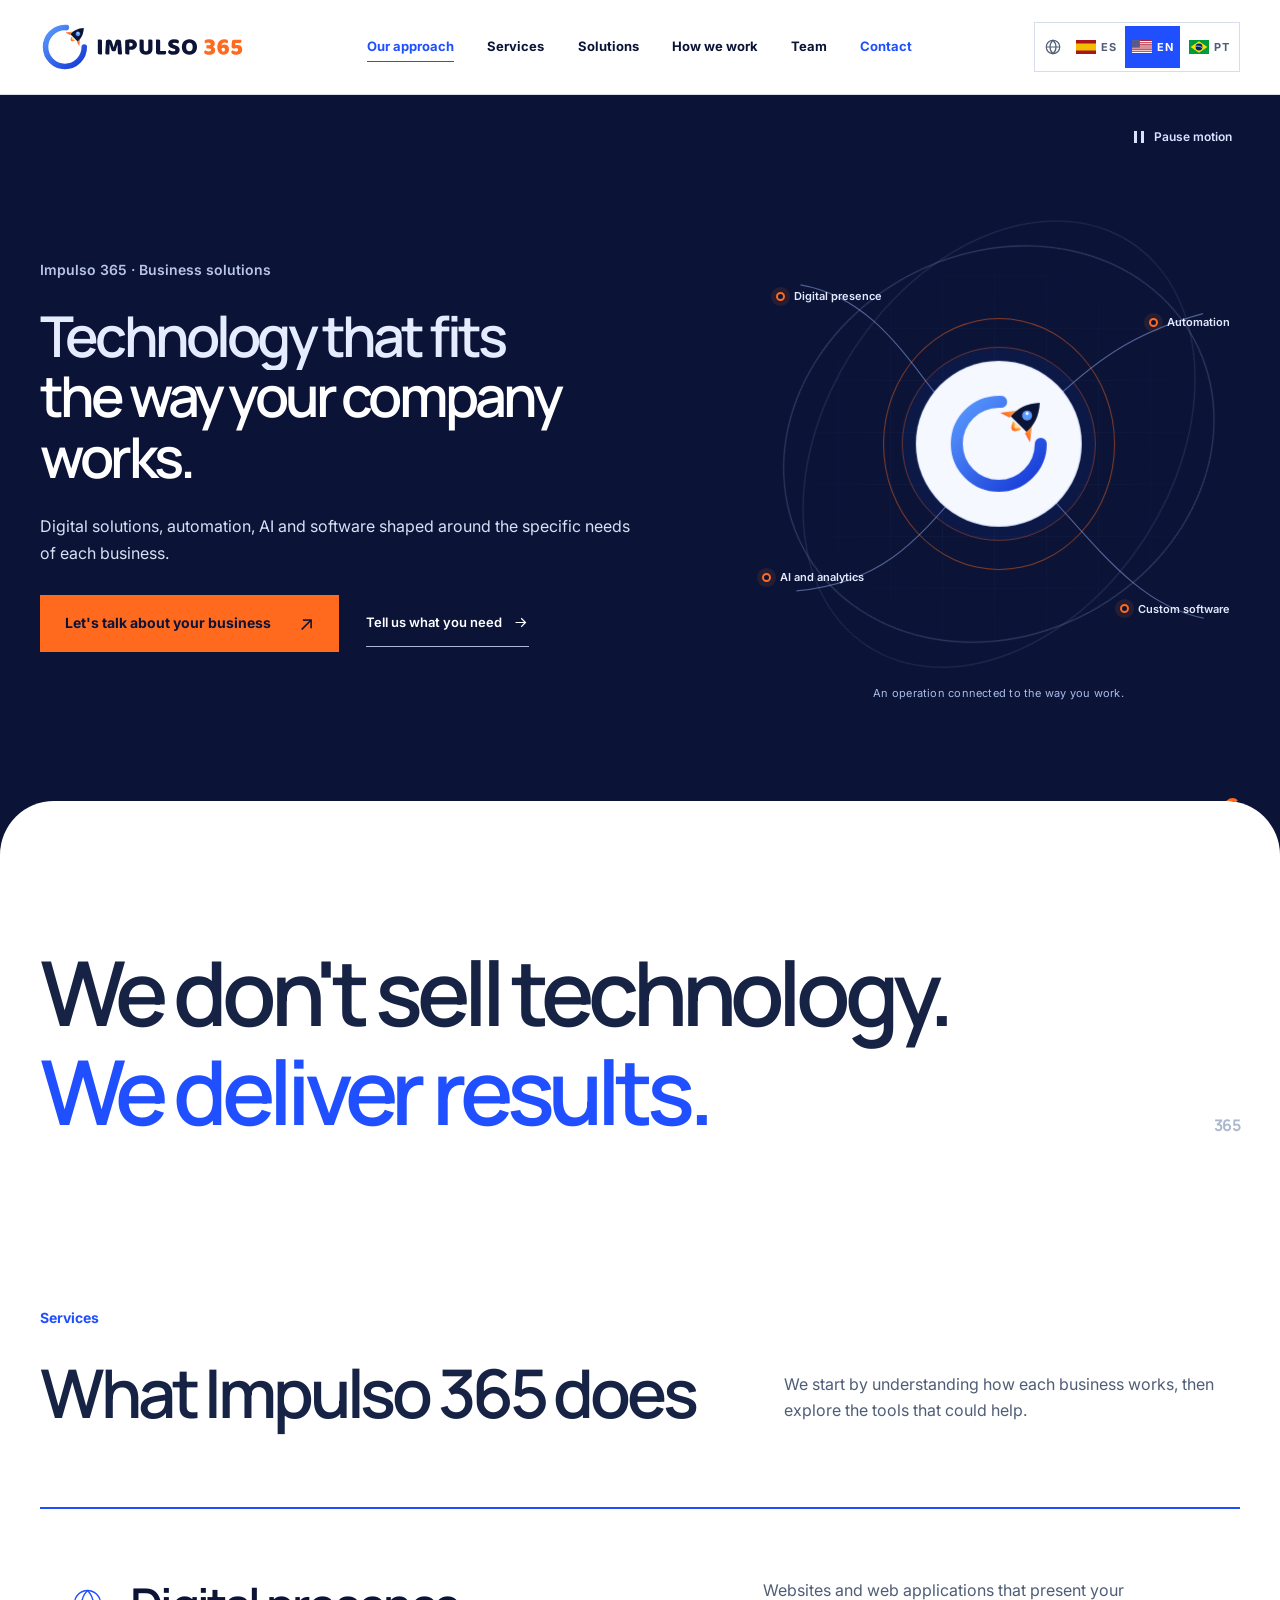
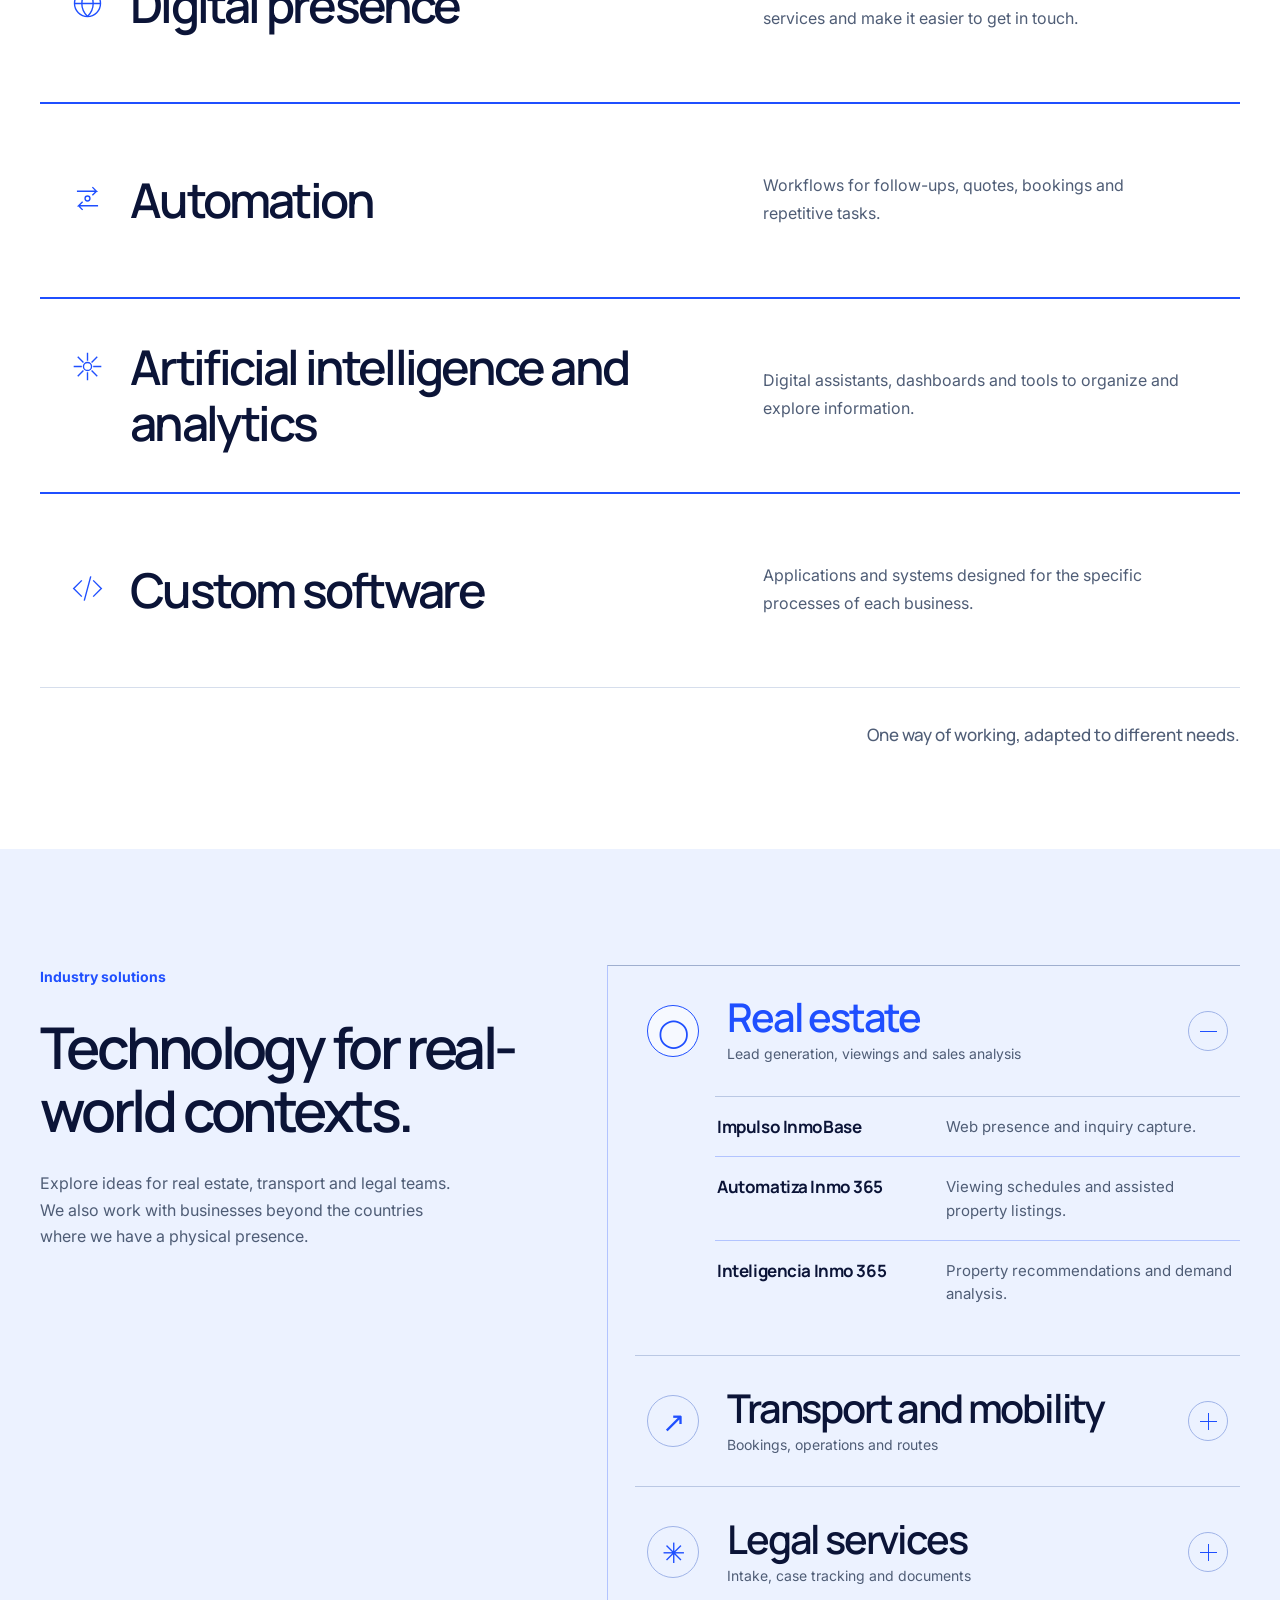
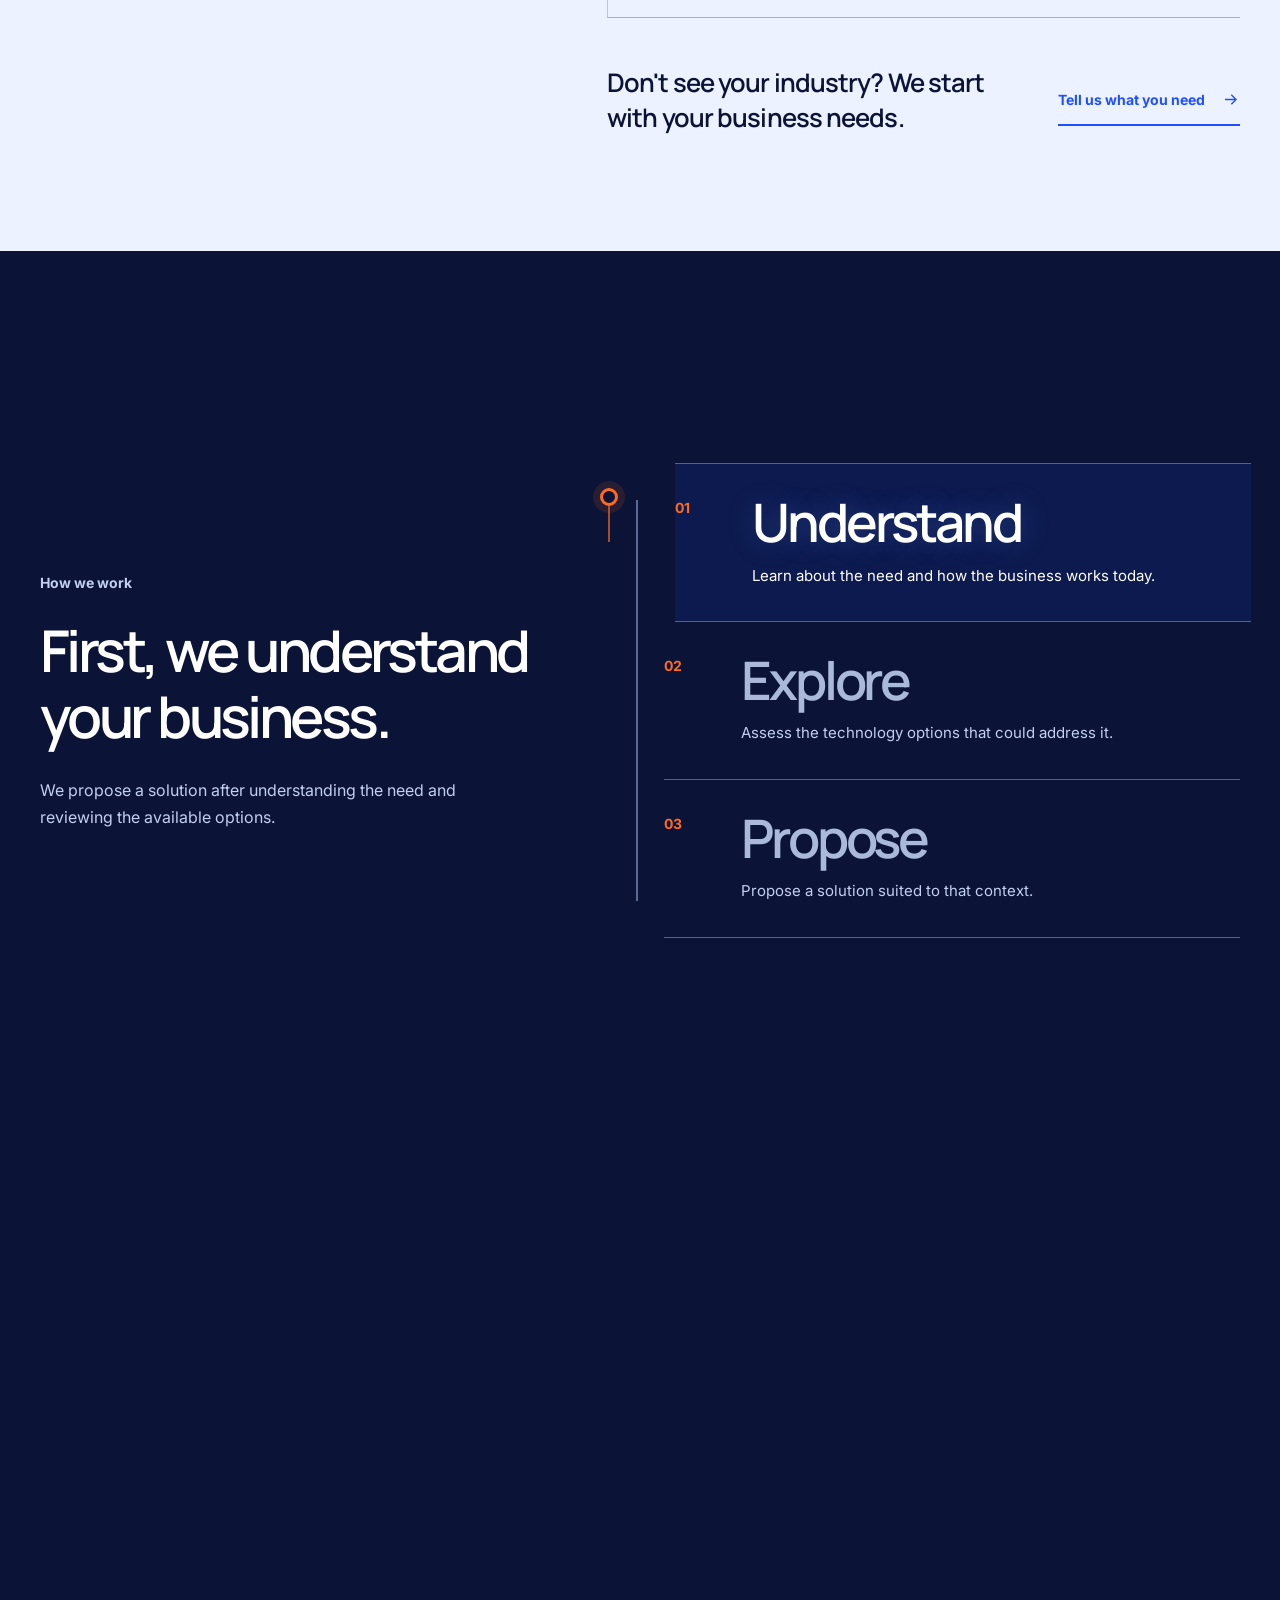
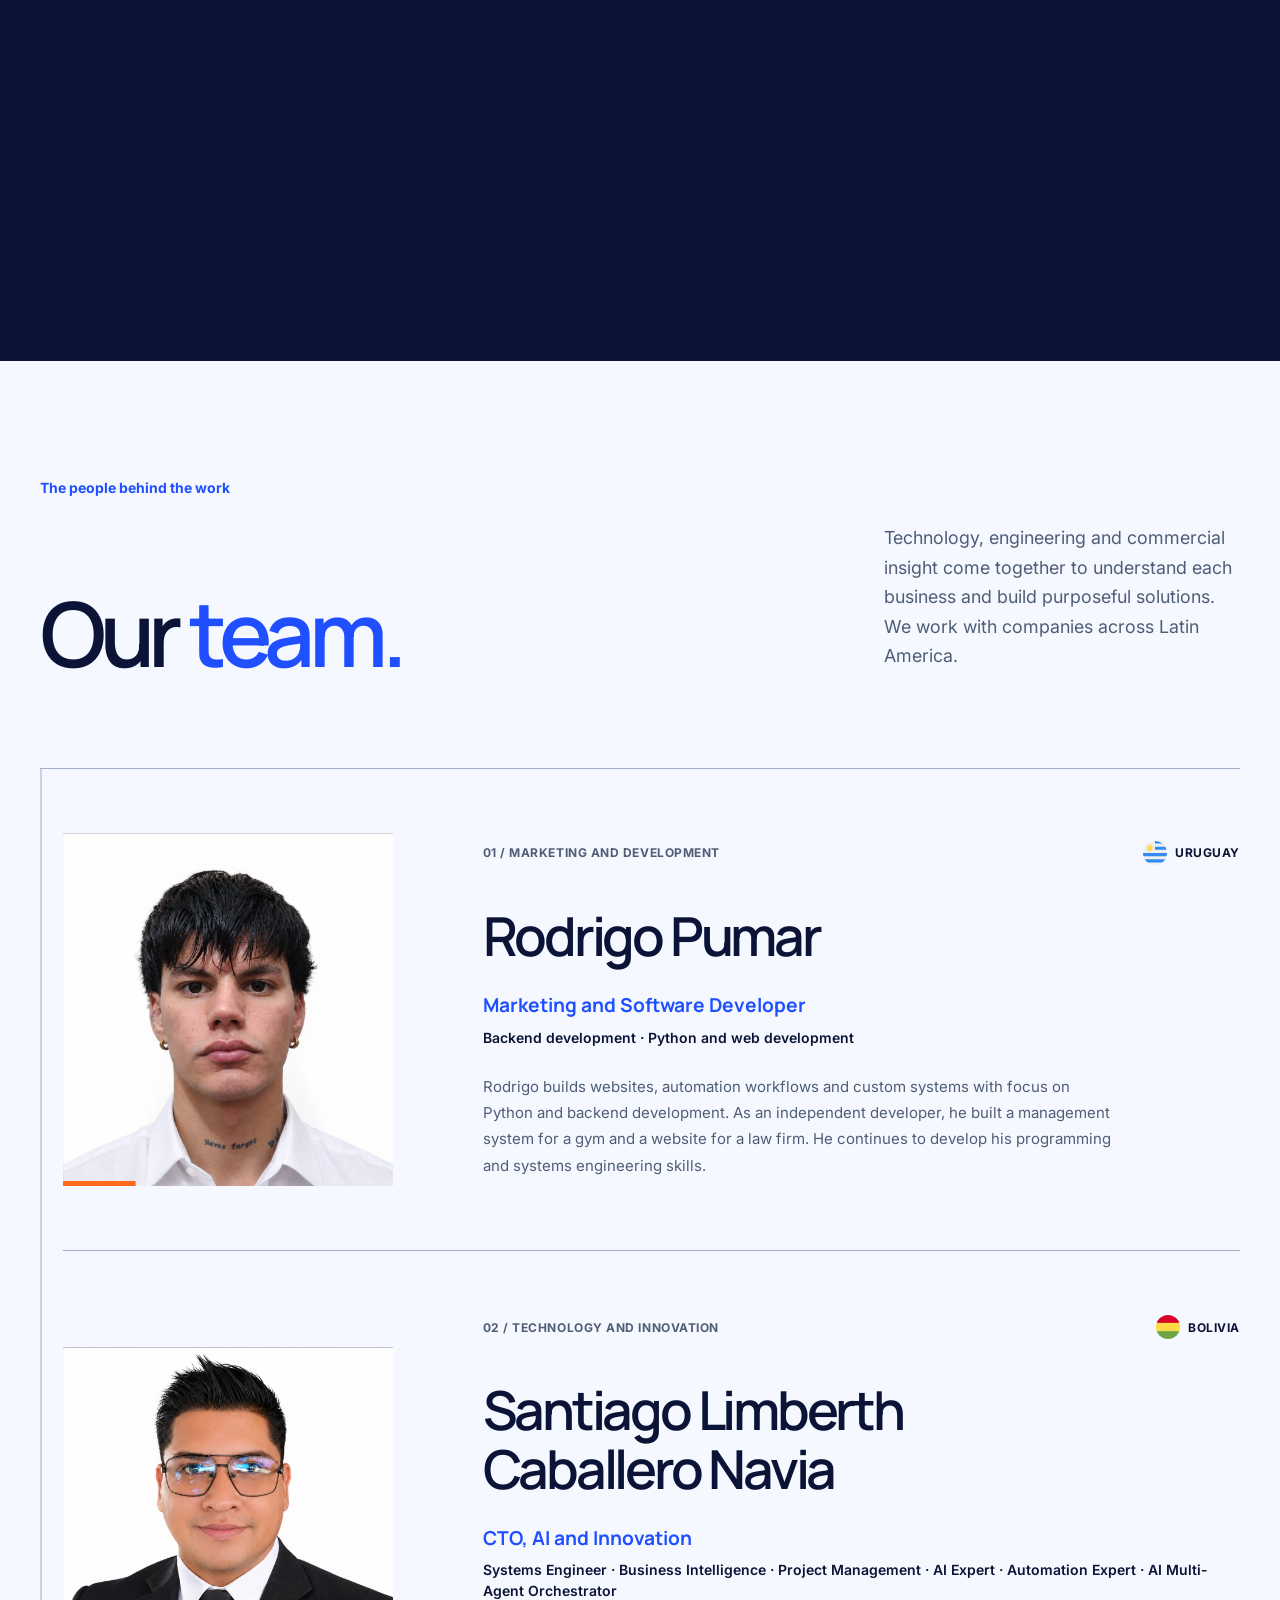
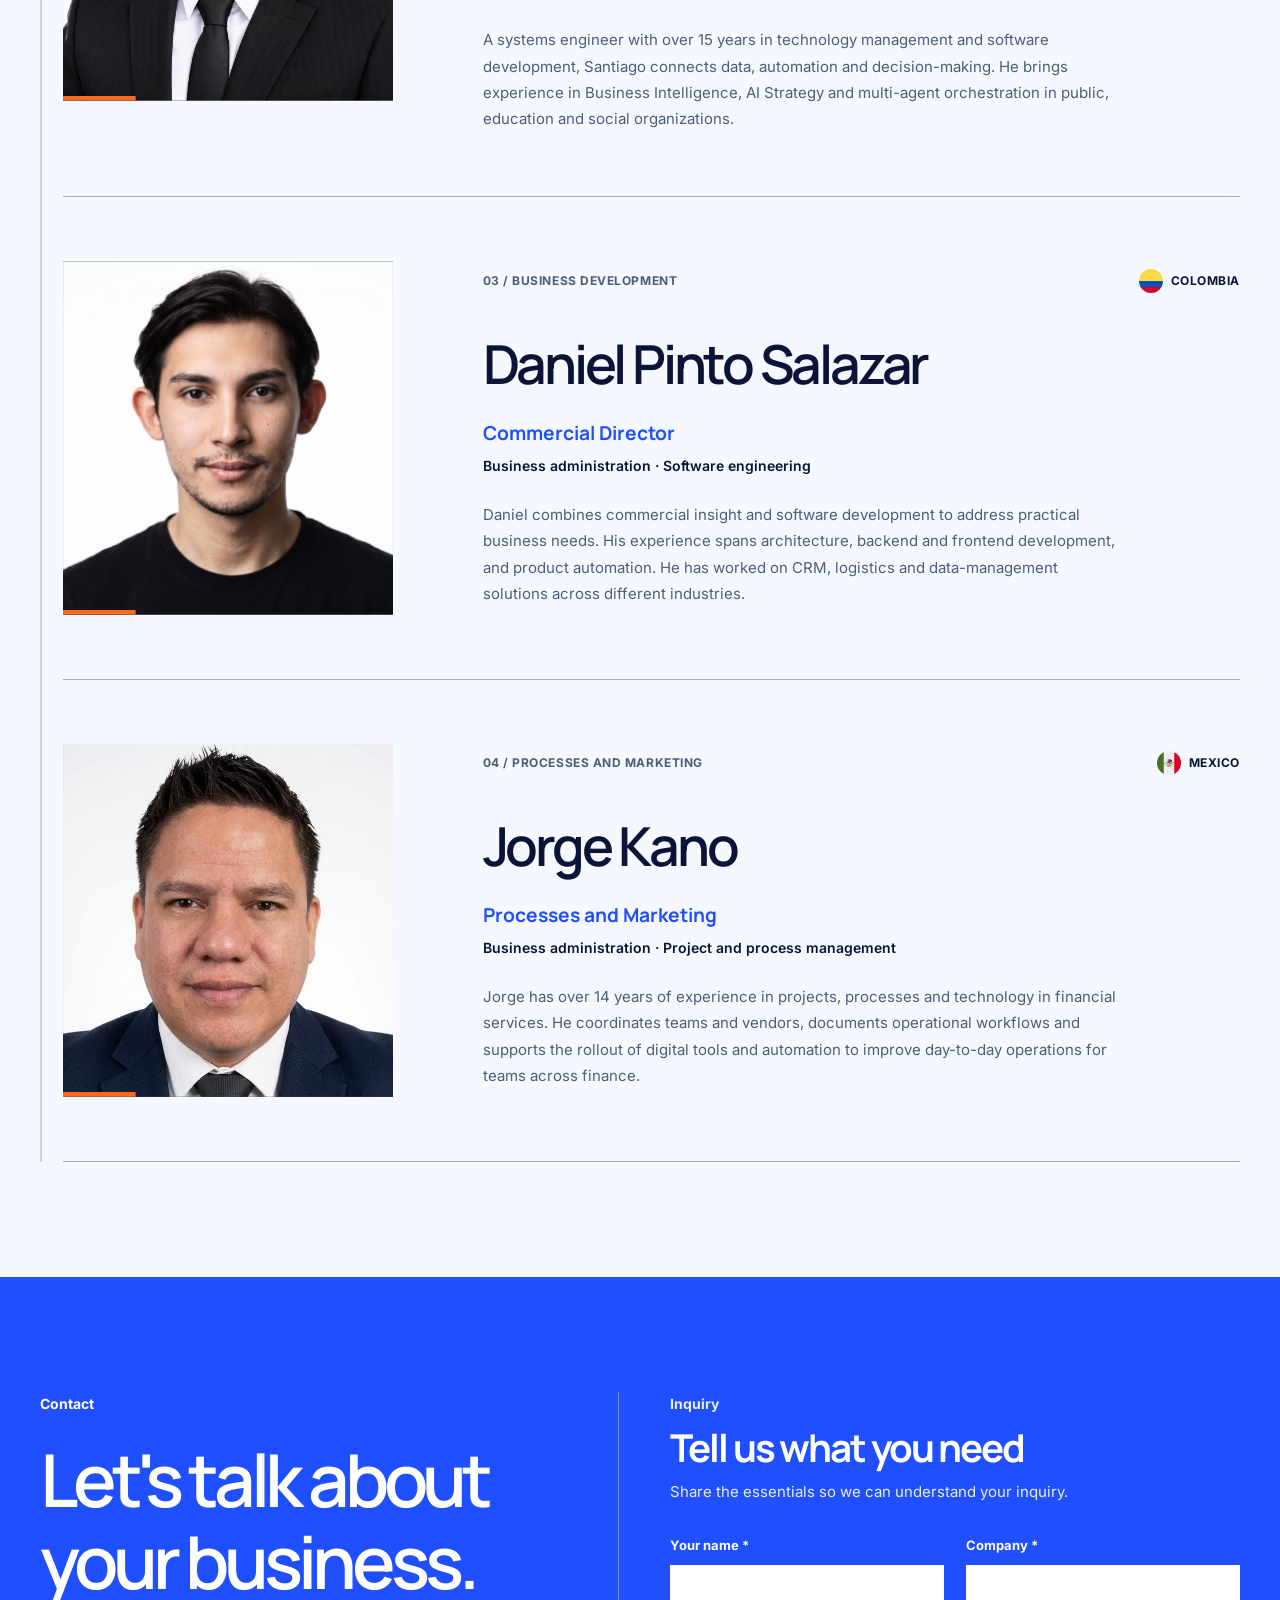
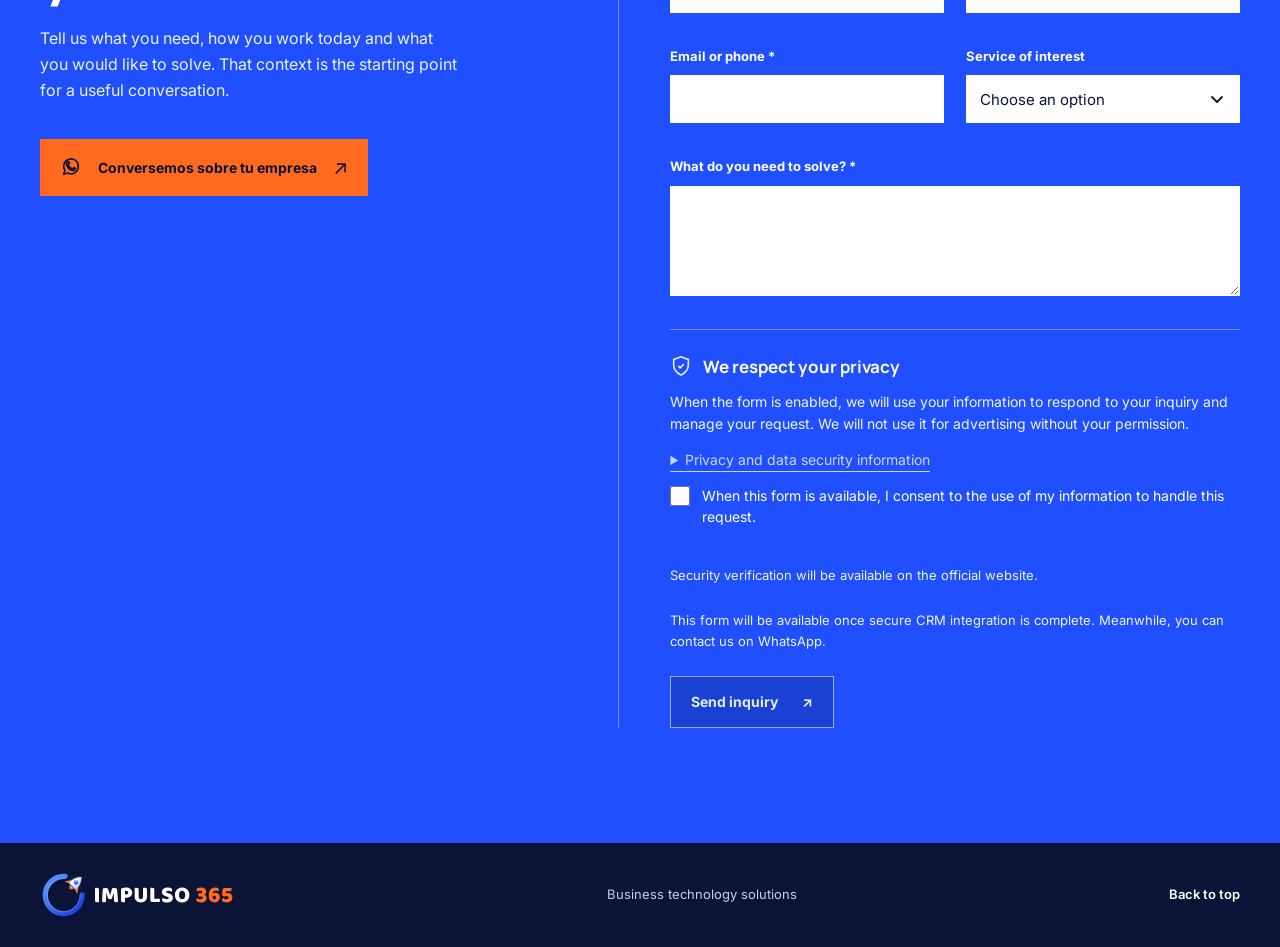
==== commit b3b08f0f: "Clarify privacy details in contact form" ====
--- a/en/index.html
+++ b/en/index.html
@@ -38,7 +38,7 @@
     <link rel="preconnect" href="https://fonts.gstatic.com" crossorigin>
     <link href="https://fonts.googleapis.com/css2?family=Inter:wght@400;500;600;700&amp;family=Manrope:wght@400;500;600;700;800&amp;display=swap" rel="stylesheet">
     <link rel="stylesheet" href="../styles.css?v=20261115-form-align">
-    <script src="../main.js?v=20261112-i18n2" defer></script>
+    <script src="../main.js?v=20261116-turnstile" defer></script>
   </head>
   <body>
     <a class="skip-link" href="#contenido">Skip to content</a>
@@ -233,7 +233,7 @@
               <div class="form-pair"><div class="form-field"><label for="inquiry-name">Your name <span aria-hidden="true">*</span></label><input id="inquiry-name" name="nombre" type="text" autocomplete="name" maxlength="80" aria-describedby="inquiry-name-error" required><span class="field-error" id="inquiry-name-error" aria-live="polite"> </span></div><div class="form-field"><label for="inquiry-company">Company <span aria-hidden="true">*</span></label><input id="inquiry-company" name="empresa" type="text" autocomplete="organization" maxlength="100" aria-describedby="inquiry-company-error" required><span class="field-error" id="inquiry-company-error" aria-live="polite"> </span></div></div>
               <div class="form-pair"><div class="form-field"><label for="inquiry-contact">Email or phone <span aria-hidden="true">*</span></label><input id="inquiry-contact" name="contacto" type="text" autocomplete="off" maxlength="120" aria-describedby="inquiry-contact-error" required><span class="field-error" id="inquiry-contact-error" aria-live="polite"> </span></div><div class="form-field"><label for="inquiry-service">Service of interest</label><select id="inquiry-service" name="servicio"><option value="">Choose an option</option><option value="presencia-digital">Digital presence</option><option value="automatizacion">Automation</option><option value="ia-analisis">Artificial intelligence and analytics</option><option value="software-medida">Custom software</option><option value="solucion-sector">Industry solution</option><option value="indefinido">I'm not sure yet</option></select></div></div>
               <div class="form-field"><label for="inquiry-message">What do you need to solve? <span aria-hidden="true">*</span></label><textarea id="inquiry-message" name="mensaje" rows="4" maxlength="1200" aria-describedby="inquiry-message-error" required></textarea><span class="field-error" id="inquiry-message-error" aria-live="polite"> </span></div>
-              <div class="form-privacy"><div class="form-privacy-heading"><svg viewbox="0 0 24 24" fill="none" stroke="currentColor" stroke-width="1.7" aria-hidden="true"><path d="M12 2 4 5v6c0 5 3.4 8.6 8 11 4.6-2.4 8-6 8-11V5l-8-3Z"></path><path d="m9 12 2 2 4-4"></path></svg><h4>We respect your privacy</h4></div><p>We will use your information to respond to your inquiry and manage your request. We will not use it for advertising without your permission.</p><details class="privacy-details"><summary class="privacy-link">View privacy information</summary><p>This form does not yet send or store inquiries. Once enabled, the information you enter will be used to respond to your inquiry and protect the form against abuse. The full Privacy Policy is pending approval. For now, you can contact us on WhatsApp.</p></details><label class="privacy-consent" for="inquiry-consent"><input id="inquiry-consent" name="consentimientoAceptado" type="checkbox" aria-describedby="inquiry-consent-error" required><span>When this form is available, I consent to the use of my information to handle this request.</span></label><span class="field-error" id="inquiry-consent-error" aria-live="polite"> </span></div>
+              <div class="form-privacy"><div class="form-privacy-heading"><svg viewbox="0 0 24 24" fill="none" stroke="currentColor" stroke-width="1.7" aria-hidden="true"><path d="M12 2 4 5v6c0 5 3.4 8.6 8 11 4.6-2.4 8-6 8-11V5l-8-3Z"></path><path d="m9 12 2 2 4-4"></path></svg><h4>We respect your privacy</h4></div><p>When the form is enabled, we will use your information to respond to your inquiry and manage your request. We will not use it for advertising without your permission.</p><details class="privacy-details"><summary class="privacy-link">Privacy and data security information</summary><p>The form does not currently receive or store inquiries. Before enabling it, we will publish the full policy with details about data use and protection. In the meantime, you can contact us on WhatsApp.</p></details><label class="privacy-consent" for="inquiry-consent"><input id="inquiry-consent" name="consentimientoAceptado" type="checkbox" aria-describedby="inquiry-consent-error" required><span>When this form is available, I consent to the use of my information to handle this request.</span></label><span class="field-error" id="inquiry-consent-error" aria-live="polite"> </span></div>
               <div class="form-honeypot" aria-hidden="true"><label for="inquiry-website">Website</label><input id="inquiry-website" name="website" type="text" tabindex="-1" autocomplete="off"></div>
               <div class="turnstile-container" aria-hidden="true"></div><p class="turnstile-status" role="status">Security verification will be activated before this form becomes available.</p>
               <p class="form-status" id="form-status" role="status">This form will be available once secure CRM integration is complete. Meanwhile, you can contact us on WhatsApp.</p>
